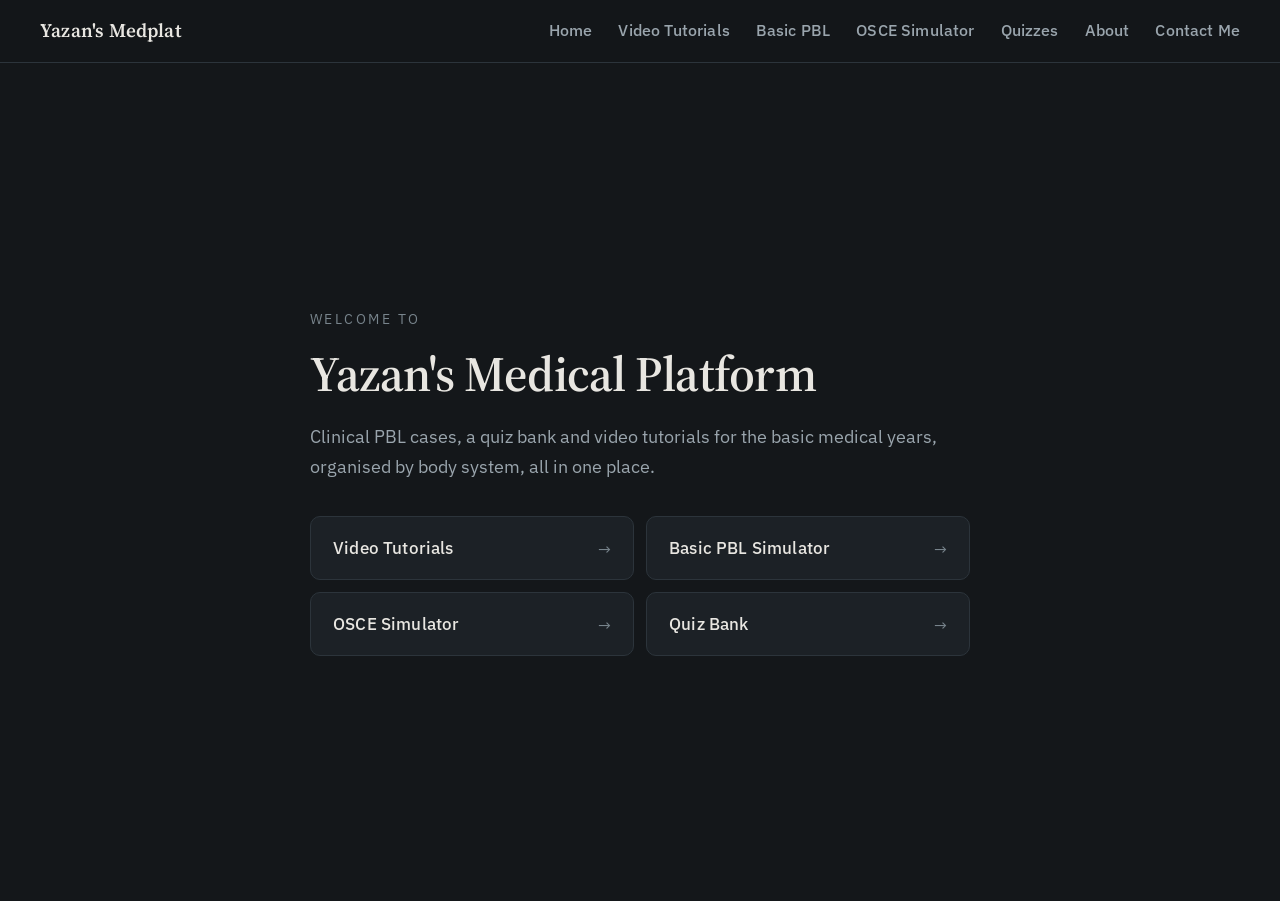
==== tools/template.html @ 1c99e0bb "New theme: serif headings, IBM Plex body, quieter palette, roomier layout" ====
<!DOCTYPE html>
<html lang="en">
<head>
    <meta charset="UTF-8">
    <meta name="viewport" content="width=device-width, initial-scale=1.0">
    <link rel="preconnect" href="https://fonts.googleapis.com">
    <link rel="preconnect" href="https://fonts.gstatic.com" crossorigin>
    <link href="https://fonts.googleapis.com/css2?family=IBM+Plex+Mono:wght@400;500&family=IBM+Plex+Sans:wght@400;500;600&family=Source+Serif+4:opsz,wght@8..60,400;8..60,600&display=swap" rel="stylesheet">

    <title>Yazan's Medplat</title>
    <link rel="icon" type="image/svg+xml" href="./logo.svg">
    <style>
        :root {
            --bg: #14171a;
            --bg-soft: #171b1f;
            --surface: #1c2126;
            --surface-2: #232a30;
            --line: #2c343b;
            --line-soft: #232a30;
            --text: #e8e6e1;
            --muted: #9aa5ad;
            --dim: #78848c;
            --accent: #79b3a5;
            --accent-strong: #96c9bb;
            --clinical: #c3a67f;
            --ok: #7fb98f;
            --warn: #d5a35f;
            --err: #cd7f76;
            --radius: 10px;
            --serif: 'Source Serif 4', Georgia, 'Times New Roman', serif;
            --sans: 'IBM Plex Sans', -apple-system, 'Segoe UI', Roboto, Helvetica, Arial, sans-serif;
            --mono: 'IBM Plex Mono', ui-monospace, SFMono-Regular, Menlo, monospace;
        }

        * { box-sizing: border-box; }

        html { font-size: 17px; }

        body {
            margin: 0;
            font-family: var(--sans);
            font-size: 1rem;
            line-height: 1.65;
            color: var(--text);
            background: var(--bg);
            -webkit-font-smoothing: antialiased;
            text-rendering: optimizeLegibility;
        }

        h1, h2, h3, h4 {
            font-family: var(--serif);
            font-weight: 600;
            letter-spacing: -0.01em;
            line-height: 1.25;
            color: var(--text);
            margin: 0 0 .5em;
        }
        h1 { font-size: 2.1rem; }
        h2 { font-size: 1.5rem; }
        h3 { font-size: 1.2rem; }
        h4 { font-size: 1.02rem; }
        p { margin: 0 0 1em; }
        a { color: var(--accent); text-decoration: none; }
        a:hover { color: var(--accent-strong); text-decoration: underline; }
        b, strong { font-weight: 600; }
        ::selection { background: rgba(121, 179, 165, .28); }

        button, input, select, textarea { font-family: inherit; font-size: inherit; color: inherit; }
        button { cursor: pointer; }
        button:focus-visible, a:focus-visible, input:focus-visible, select:focus-visible, textarea:focus-visible {
            outline: 2px solid var(--accent);
            outline-offset: 2px;
        }

        /* ---------- header ---------- */
        .app-header {
            position: sticky;
            top: 0;
            z-index: 100;
            display: flex;
            align-items: center;
            justify-content: space-between;
            gap: 24px;
            padding: 14px clamp(16px, 4vw, 40px);
            background: rgba(20, 23, 26, .94);
            border-bottom: 1px solid var(--line);
            backdrop-filter: blur(8px);
        }
        .logo { display: flex; align-items: center; gap: 10px; cursor: pointer; }
        .logo-img { width: 30px; height: 30px; object-fit: contain; }
        .logo-text {
            font-family: var(--serif);
            font-size: 1.12rem;
            font-weight: 600;
            color: var(--text);
            letter-spacing: .01em;
            white-space: nowrap;
        }
        .main-nav { display: flex; align-items: center; gap: 26px; flex-wrap: wrap; }
        .nav-btn {
            background: none;
            border: none;
            border-bottom: 2px solid transparent;
            padding: 6px 0;
            color: var(--muted);
            font-size: .93rem;
            font-weight: 500;
            letter-spacing: .01em;
            transition: color .15s ease, border-color .15s ease;
        }
        .nav-btn:hover { color: var(--text); }
        .nav-btn.active { color: var(--text); border-bottom-color: var(--accent); }

        /* ---------- views ---------- */
        .view {
            display: none;
            flex-direction: column;
            align-items: center;
            width: 100%;
            max-width: 1180px;
            margin: 0 auto;
            padding: 40px clamp(16px, 4vw, 32px) 80px;
        }
        #view-landing { justify-content: center; min-height: calc(100vh - 62px); padding-top: 0; padding-bottom: 0; }

        /* ---------- landing ---------- */
        .landing-box { max-width: 720px; text-align: left; }
        .welcome-text {
            font-size: .8rem;
            letter-spacing: .18em;
            text-transform: uppercase;
            color: var(--dim);
            margin-bottom: 14px;
        }
        .main-title {
            font-family: var(--serif);
            font-size: clamp(2rem, 5vw, 2.9rem);
            color: var(--text);
            margin: 0 0 16px;
        }
        .welcome-sub {
            color: var(--muted);
            font-size: 1.05rem;
            line-height: 1.7;
            max-width: 60ch;
            margin-bottom: 34px;
        }
        .big-buttons { display: grid; grid-template-columns: repeat(2, minmax(0, 1fr)); gap: 12px; }
        .big-btn {
            display: flex;
            align-items: center;
            justify-content: space-between;
            gap: 14px;
            background: var(--surface);
            border: 1px solid var(--line);
            border-radius: var(--radius);
            padding: 20px 22px;
            color: var(--text);
            text-align: left;
            transition: border-color .16s ease, background .16s ease;
        }
        .big-btn:hover { border-color: var(--accent); background: var(--surface-2); }
        .big-btn::after { content: "\2192"; color: var(--dim); font-size: .95rem; transition: transform .16s ease, color .16s ease; }
        .big-btn:hover::after { color: var(--accent); transform: translateX(3px); }
        .big-label { font-weight: 500; font-size: 1rem; letter-spacing: .01em; }
        .big-btn-primary .big-label { color: var(--text); }

        /* ---------- section headers ---------- */
        .top-header-area { text-align: center; margin-bottom: 30px; }
        .top-header-area .main-title { font-size: clamp(1.6rem, 3.4vw, 2.15rem); }
        .section-title { text-align: center; margin-bottom: 8px; }
        .section-note {
            color: var(--muted);
            font-size: .96rem;
            max-width: 68ch;
            margin: 0 auto 26px;
            text-align: center;
            line-height: 1.7;
        }
        .block-title {
            width: 100%;
            max-width: 1180px;
            font-family: var(--serif);
            font-size: 1.15rem;
            color: var(--text);
            margin: 34px 0 14px;
            padding-bottom: 8px;
            border-bottom: 1px solid var(--line);
        }
        .back-section, .back-btn {
            align-self: flex-start;
            display: inline-flex;
            align-items: center;
            gap: 8px;
            background: none;
            border: 1px solid var(--line);
            border-radius: 8px;
            color: var(--muted);
            padding: 8px 14px;
            font-size: .86rem;
            margin-bottom: 24px;
            transition: color .15s ease, border-color .15s ease;
        }
        .back-section:hover, .back-btn:hover { color: var(--text); border-color: var(--accent); }
        .back-btn svg { width: 15px; height: 15px; }

        /* ---------- category grids ---------- */
        .limbs-container {
            align-items: start;
            display: grid;
            grid-template-columns: repeat(auto-fit, minmax(280px, 1fr));
            gap: 16px;
            width: 100%;
            margin-bottom: 10px;
        }
        .limb-column {
            background: var(--surface);
            border: 1px solid var(--line);
            border-radius: var(--radius);
            padding: 18px;
            display: flex;
            flex-direction: column;
            gap: 10px;
        }
        .limb-column h2 {
            font-size: 1.05rem;
            color: var(--text);
            margin: 0 0 4px;
            padding-bottom: 10px;
            border-bottom: 1px solid var(--line-soft);
        }
        .cat-grid {
            display: grid;
            grid-template-columns: repeat(auto-fill, minmax(258px, 1fr));
            gap: 14px;
            width: 100%;
            margin-bottom: 20px;
        }
        .start-box {
            display: flex;
            flex-direction: column;
            align-items: flex-start;
            justify-content: center;
            gap: 6px;
            min-height: 96px;
            background: var(--surface);
            border: 1px solid var(--line);
            border-radius: var(--radius);
            padding: 18px 20px;
            color: var(--text);
            font-size: 1rem;
            font-weight: 500;
            text-align: left;
            transition: border-color .16s ease, background .16s ease;
        }
        .start-box:hover { border-color: var(--accent); background: var(--surface-2); }
        .cat-meta { display: block; font-size: .8rem; font-weight: 400; color: var(--dim); letter-spacing: .01em; }
        .cat-status { display: block; font-size: .78rem; font-weight: 400; color: var(--accent); }

        /* ---------- quiz track tabs ---------- */
        .track-tabs { display: flex; gap: 8px; justify-content: center; margin: 6px 0 26px; flex-wrap: wrap; }
        .track-tab {
            background: none;
            border: 1px solid var(--line);
            border-radius: 8px;
            padding: 9px 20px;
            color: var(--muted);
            font-size: .9rem;
            font-weight: 500;
            transition: all .15s ease;
        }
        .track-tab:hover { color: var(--text); border-color: var(--accent); }
        .track-tab.active { background: var(--surface-2); border-color: var(--accent); color: var(--text); }

        /* ---------- videos ---------- */
        #videos-root, #quiz-grid { width: 100%; }
        .videos-menu {
            display: grid;
            grid-template-columns: repeat(auto-fit, minmax(280px, 1fr));
            gap: 14px;
            width: 100%;
            margin: 6px auto 0;
        }
        .vid-sub-btn {
            display: flex;
            flex-direction: column;
            align-items: flex-start;
            gap: 6px;
            width: 100%;
            min-height: 96px;
            background: var(--surface);
            border: 1px solid var(--line);
            border-radius: var(--radius);
            padding: 20px;
            color: var(--text);
            font-size: 1.02rem;
            font-weight: 500;
            text-align: left;
            transition: border-color .16s ease, background .16s ease;
        }
        .vid-sub-btn:hover { border-color: var(--accent); background: var(--surface-2); }
        .vid-count { font-size: .8rem; font-weight: 400; color: var(--dim); }
        .vid-crumb { align-self: flex-start; color: var(--muted); font-size: .88rem; margin: 0 0 18px; }
        .vid-crumb b { color: var(--text); font-weight: 600; }
        .vid-note { color: var(--muted); font-size: .96rem; max-width: 60ch; text-align: center; margin: 20px auto; }
        .vid-empty { color: var(--dim); font-size: .85rem; margin: 16px 0 0; }
        .lang-block { width: 100%; margin: 34px 0 0; }
        .lang-title {
            display: flex;
            align-items: baseline;
            gap: 12px;
            font-family: var(--serif);
            font-size: 1.1rem;
            color: var(--text);
            padding-bottom: 10px;
            border-bottom: 1px solid var(--line);
            margin-bottom: 18px;
        }
        .lang-tag {
            font-family: var(--sans);
            font-size: .68rem;
            letter-spacing: .14em;
            text-transform: uppercase;
            color: var(--dim);
            border: 1px solid var(--line);
            border-radius: 4px;
            padding: 2px 7px;
        }
        .lang-title.lang-ar { border-bottom-color: rgba(121, 179, 165, .5); }
        .lang-title.lang-en { border-bottom-color: rgba(195, 166, 127, .45); }
        .video-grid {
            display: grid;
            grid-template-columns: repeat(auto-fill, minmax(230px, 1fr));
            gap: 16px;
            width: 100%;
        }
        .video-card {
            display: flex;
            flex-direction: column;
            background: var(--surface);
            border: 1px solid var(--line);
            border-radius: var(--radius);
            overflow: hidden;
            color: var(--text);
            transition: border-color .16s ease, background .16s ease;
        }
        .video-card:hover { border-color: var(--accent); text-decoration: none; background: var(--surface-2); }
        .video-thumb-wrap { position: relative; display: block; }
        .video-thumb { display: block; width: 100%; aspect-ratio: 16 / 9; object-fit: cover; background: #0e1113; }
        .vid-play-badge {
            position: absolute;
            left: 10px;
            bottom: 10px;
            background: rgba(14, 17, 19, .8);
            color: #fff;
            border-radius: 4px;
            padding: 2px 8px;
            font-size: .7rem;
        }
        .video-title { padding: 12px 13px 4px; font-size: .86rem; line-height: 1.5; color: var(--text); }
        .vch { padding: 0 13px 13px; font-size: .74rem; color: var(--dim); line-height: 1.5; }
        .chip {
            display: inline-block;
            font-size: .64rem;
            letter-spacing: .08em;
            padding: 1px 6px;
            border-radius: 4px;
            margin-left: 4px;
            border: 1px solid var(--line);
            color: var(--dim);
        }
        .chip-ar { border-color: rgba(121, 179, 165, .45); color: var(--accent); }
        .chip-en { border-color: rgba(195, 166, 127, .45); color: var(--clinical); }
        .chip-exp { border-color: rgba(213, 163, 95, .5); color: var(--warn); }

        /* ---------- video player ---------- */
        .video-player-overlay {
            position: fixed;
            inset: 0;
            background: rgba(8, 10, 12, .9);
            z-index: 2000;
            display: none;
            align-items: center;
            justify-content: center;
            padding: 20px;
        }
        .video-player-box {
            background: var(--surface);
            border: 1px solid var(--line);
            border-radius: 12px;
            width: 100%;
            max-width: 900px;
            padding: 16px;
        }
        .video-player-head { display: flex; align-items: flex-start; justify-content: space-between; gap: 14px; margin-bottom: 12px; }
        .video-player-title { font-family: var(--serif); font-size: .98rem; line-height: 1.45; color: var(--text); }
        .video-player-close {
            background: none;
            border: 1px solid var(--line);
            border-radius: 6px;
            color: var(--muted);
            width: 30px;
            height: 30px;
            font-size: 1rem;
            flex-shrink: 0;
        }
        .video-player-close:hover { color: var(--text); border-color: var(--err); }
        .video-player-frame { position: relative; padding-top: 56.25%; background: #000; border-radius: 8px; overflow: hidden; }
        .video-player-frame iframe { position: absolute; inset: 0; width: 100%; height: 100%; border: none; }
        .video-player-links { margin-top: 12px; }
        .video-player-links a { font-size: .84rem; }

        /* ---------- PBL case screen ---------- */
        .simulator-container {
            display: none;
            width: 100%;
            max-width: 900px;
            margin: 0 auto;
            padding: 28px clamp(16px, 4vw, 24px) 80px;
        }
        .level-track { display: flex; align-items: center; gap: 14px; margin-bottom: 24px; flex-wrap: wrap; }
        .level-pill {
            font-size: .78rem;
            letter-spacing: .08em;
            text-transform: uppercase;
            color: var(--accent);
            border: 1px solid rgba(121, 179, 165, .4);
            border-radius: 4px;
            padding: 3px 9px;
        }
        .progress-track { flex: 1; min-width: 120px; height: 4px; background: var(--surface-2); border-radius: 2px; overflow: hidden; }
        .progress-fill { height: 100%; width: 0; background: var(--accent); transition: width .25s ease; }
        .level-count { font-size: .78rem; color: var(--dim); }
        .sim-header { font-family: var(--serif); font-size: 1.45rem; text-align: center; margin-bottom: 22px; }
        .case-objective { text-align: center; color: var(--dim); font-size: .84rem; margin: 0 auto 16px; max-width: 60ch; }
        .clinical-history {
            background: var(--surface);
            border: 1px solid var(--line);
            border-left: 2px solid var(--accent);
            border-radius: var(--radius);
            padding: 26px 28px;
            font-size: 1.04rem;
            line-height: 1.75;
            color: var(--text);
            max-width: 760px;
            margin: 0 auto 16px;
            text-align: left;
        }
        .clinical-history strong {
            display: block;
            font-family: var(--sans);
            font-size: .76rem;
            letter-spacing: .14em;
            text-transform: uppercase;
            color: var(--dim);
            margin-bottom: 6px;
            font-weight: 600;
        }
        .diagnostic-viewer {
            max-width: 760px;
            margin: 0 auto 22px;
            padding: 16px 20px;
            background: var(--bg-soft);
            border: 1px dashed var(--line);
            border-radius: var(--radius);
            font-size: .92rem;
            line-height: 1.65;
            color: var(--muted);
        }
        .options-grid { display: grid; grid-template-columns: repeat(auto-fit, minmax(260px, 1fr)); gap: 10px; margin-bottom: 18px; }
        .option-btn {
            background: var(--surface);
            border: 1px solid var(--line);
            border-radius: var(--radius);
            padding: 16px 18px;
            color: var(--text);
            font-size: .96rem;
            line-height: 1.5;
            text-align: left;
            transition: border-color .15s ease, background .15s ease;
        }
        .option-btn:hover:not(:disabled) { border-color: var(--accent); background: var(--surface-2); }
        .option-btn:disabled { cursor: default; opacity: .95; }
        .feedback {
            display: none;
            border-radius: var(--radius);
            padding: 20px 22px;
            font-size: .95rem;
            line-height: 1.7;
            margin-bottom: 18px;
        }
        .correct-feedback { background: rgba(127, 185, 143, .1); border: 1px solid rgba(127, 185, 143, .4); }
        .incorrect-feedback { background: rgba(205, 127, 118, .1); border: 1px solid rgba(205, 127, 118, .4); }
        .feedback strong { font-family: var(--serif); font-size: 1.05rem; }
        .next-btn, .tutor-btn {
            border-radius: 8px;
            padding: 12px 22px;
            font-size: .92rem;
            font-weight: 500;
            border: 1px solid var(--line);
            background: var(--surface);
            color: var(--text);
        }
        .next-btn { display: none; border-color: var(--accent); color: var(--accent); }
        .next-btn:hover { background: var(--accent); color: #12191a; }
        .tutor-btn { color: var(--muted); margin-left: 10px; }
        .tutor-btn:hover { color: var(--text); border-color: var(--accent); }
        .summary-box, .osce-card { background: var(--surface); border: 1px solid var(--line); border-radius: 12px; padding: 26px; }
        .summary-box { display: none; margin-top: 10px; }
        .summary-stats { color: var(--muted); font-size: .95rem; line-height: 1.9; margin-bottom: 18px; text-align: center; }
        .stat-correct { color: var(--ok); font-weight: 600; }
        .stat-wrong { color: var(--err); font-weight: 600; }
        .actions-row { display: flex; gap: 10px; flex-wrap: wrap; justify-content: center; }
        .btn-secondary {
            background: none;
            border: 1px solid var(--line);
            border-radius: 8px;
            padding: 11px 18px;
            color: var(--muted);
            font-size: .88rem;
            transition: all .15s ease;
        }
        .btn-secondary:hover { color: var(--text); border-color: var(--accent); }

        /* ---------- OSCE simulator home ---------- */
        .osce-home-grid { width: 100%; }
        .osce-group { margin-bottom: 34px; }
        .osce-group h3 {
            font-family: var(--serif);
            font-size: 1.12rem;
            color: var(--text);
            margin: 0 0 14px;
            padding-bottom: 8px;
            border-bottom: 1px solid var(--line);
        }
        .osce-station {
            display: flex;
            flex-direction: column;
            align-items: flex-start;
            justify-content: center;
            gap: 6px;
            min-height: 96px;
            background: var(--surface);
            border: 1px solid var(--line);
            border-radius: var(--radius);
            padding: 18px 20px;
            color: var(--text);
            font-size: 1rem;
            font-weight: 500;
            text-align: left;
            transition: border-color .16s ease, background .16s ease;
        }
        .osce-station:hover { border-color: var(--clinical); background: var(--surface-2); }
        .station-meta { font-size: .78rem; font-weight: 400; color: var(--dim); }

        /* ---------- OSCE station ---------- */
        .osce-screen { display: none; width: 100%; max-width: 980px; margin: 0 auto; padding: 26px clamp(16px, 4vw, 24px) 80px; }
        .osce-head { display: flex; align-items: center; gap: 14px; margin-bottom: 20px; }
        .osce-head h2 { font-size: 1.2rem; margin: 0; color: var(--text); }
        .ai-settings {
            margin-left: auto;
            background: none;
            border: 1px solid var(--line);
            border-radius: 6px;
            color: var(--dim);
            padding: 6px 12px;
            font-size: .76rem;
        }
        .ai-settings:hover { color: var(--text); border-color: var(--accent); }
        .osce-chat {
            background: var(--bg-soft);
            border: 1px solid var(--line);
            border-radius: 12px;
            padding: 18px;
            height: 300px;
            overflow-y: auto;
            display: flex;
            flex-direction: column;
            gap: 10px;
        }
        .osce-msg { max-width: 78%; padding: 11px 15px; border-radius: 12px; font-size: .93rem; line-height: 1.6; }
        .osce-patient { background: var(--surface-2); color: var(--text); align-self: flex-start; border-bottom-left-radius: 3px; }
        .osce-you { background: rgba(121, 179, 165, .16); color: var(--text); align-self: flex-end; border-bottom-right-radius: 3px; }
        .osce-system { background: none; border: 1px dashed var(--line); color: var(--muted); font-family: var(--mono); font-size: .82rem; align-self: flex-start; }
        .osce-panel { margin-top: 20px; }
        .osce-stepper { display: grid; grid-template-columns: repeat(auto-fit, minmax(150px, 1fr)); gap: 8px; }
        .osce-step {
            background: none;
            border: 1px solid var(--line);
            border-radius: 8px;
            padding: 12px 10px;
            color: var(--muted);
            font-size: .86rem;
            text-align: left;
        }
        .osce-step:hover { color: var(--text); border-color: var(--accent); }
        .osce-step.active { color: var(--text); border-color: var(--accent); background: var(--surface-2); }
        .osce-step.done { border-color: rgba(127, 185, 143, .5); }
        .osce-hintrow { color: var(--muted); font-size: .88rem; margin: 18px 0 12px; }
        .osce-inputrow { display: flex; gap: 8px; margin-bottom: 12px; }
        .osce-inputrow input {
            flex: 1;
            background: var(--bg-soft);
            border: 1px solid var(--line);
            border-radius: 8px;
            padding: 12px 14px;
            color: var(--text);
        }
        .osce-inputrow input::placeholder, .osce-plan::placeholder { color: var(--dim); }
        .osce-send {
            background: var(--surface-2);
            border: 1px solid var(--accent);
            color: var(--accent);
            border-radius: 8px;
            padding: 0 22px;
            font-weight: 500;
        }
        .osce-send:hover { background: var(--accent); color: #12191a; }
        .osce-chips { display: flex; flex-wrap: wrap; gap: 8px; }
        .osce-chip {
            background: none;
            border: 1px solid var(--line);
            border-radius: 8px;
            padding: 9px 14px;
            color: var(--muted);
            font-size: .85rem;
            text-align: left;
        }
        .osce-chip:hover { color: var(--text); border-color: var(--accent); }
        .osce-chip.picked { border-color: var(--accent); color: var(--text); background: rgba(121, 179, 165, .12); }
        .osce-chip-flag { border-color: rgba(205, 127, 118, .45); color: #dda49c; }
        .osce-select {
            width: 100%;
            background: var(--bg-soft);
            border: 1px solid var(--line);
            border-radius: 8px;
            padding: 12px 14px;
            margin-bottom: 12px;
            color: var(--text);
        }
        .osce-plan {
            width: 100%;
            min-height: 130px;
            background: var(--bg-soft);
            border: 1px solid var(--line);
            border-radius: 8px;
            padding: 12px 14px;
            color: var(--text);
            line-height: 1.6;
            resize: vertical;
        }
        .osce-finish {
            margin-top: 14px;
            background: none;
            border: 1px solid var(--accent);
            color: var(--accent);
            border-radius: 8px;
            padding: 12px 24px;
            font-weight: 500;
        }
        .osce-finish:hover { background: var(--accent); color: #12191a; }
        .osce-card h3 { font-size: 1.35rem; margin-bottom: 20px; }
        .osce-card h4 { font-family: var(--sans); font-size: .78rem; letter-spacing: .14em; text-transform: uppercase; color: var(--dim); margin: 26px 0 10px; }
        .score-row { display: grid; grid-template-columns: 180px 1fr 58px; gap: 12px; align-items: center; margin-bottom: 9px; font-size: .88rem; color: var(--muted); }
        .score-track { height: 5px; background: var(--surface-2); border-radius: 3px; overflow: hidden; }
        .score-fill { height: 100%; background: var(--accent); }
        .score-row b { color: var(--text); font-weight: 500; text-align: right; }
        .osce-notes { margin: 0; padding-left: 18px; color: var(--muted); font-size: .9rem; line-height: 1.7; }
        .osce-model { color: var(--muted); font-size: .92rem; line-height: 1.7; margin: 14px 0 0; }
        .osce-model b { color: var(--text); }
        .osce-actions { display: flex; gap: 10px; flex-wrap: wrap; margin-top: 22px; }
        .osce-llm {
            white-space: pre-wrap;
            background: var(--bg-soft);
            border: 1px solid var(--line);
            border-radius: 10px;
            padding: 18px;
            margin-top: 18px;
            color: var(--muted);
            font-size: .9rem;
            line-height: 1.7;
        }

        /* ---------- about / contact ---------- */
        .about-box { max-width: 68ch; color: var(--muted); font-size: 1rem; line-height: 1.8; text-align: left; }
        .about-box p { margin: 0 0 18px; }
        .about-box ul { margin: 0 0 18px; padding-left: 20px; }
        .about-box li { margin-bottom: 12px; }
        .about-box b { color: var(--text); font-weight: 600; }
        .contact-badge {
            display: inline-flex;
            align-items: center;
            gap: 8px;
            background: var(--surface);
            border: 1px solid var(--line);
            border-radius: 8px;
            padding: 12px 18px;
            color: var(--accent);
            font-size: .94rem;
            margin-top: 18px;
        }
        .contact-badge:hover { border-color: var(--accent); text-decoration: none; }
        .contact-badge svg { width: 16px; height: 16px; }

        /* ---------- responsive ---------- */
        @media (max-width: 780px) {
            html { font-size: 16px; }
            .app-header { flex-direction: column; gap: 12px; padding: 12px 16px; }
            .main-nav { justify-content: center; gap: 16px; }
            .nav-btn { font-size: .87rem; }
            .big-buttons { grid-template-columns: 1fr; }
            .clinical-history { padding: 20px; }
            .options-grid { grid-template-columns: 1fr; }
            .score-row { grid-template-columns: 1fr 56px; }
            .score-row .score-track { grid-column: 1 / -1; order: 3; }
        }
    </style>
</head>
<body>

    <!-- HEADER -->
    <header id="app-header" class="app-header">
        <div class="logo" onclick="showView('landing')">
            <img src="./logo.svg" alt="Yazan's Medplat logo" class="logo-img" onerror="this.style.display='none'">
            <span class="logo-text">Yazan's Medplat</span>
        </div>
        <nav class="main-nav">
            <button class="nav-btn" data-view="landing" onclick="showView('landing')">Home</button>
            <button class="nav-btn" data-view="videos" onclick="showView('videos')">Video Tutorials</button>
            <button class="nav-btn" data-view="pbl" onclick="showView('pbl')">Basic PBL</button>
            <button class="nav-btn" data-view="osce" onclick="showView('osce')">OSCE Simulator</button>
            <button class="nav-btn" data-view="quiz" onclick="showView('quiz')">Quizzes</button>
            <button class="nav-btn" data-view="about" onclick="showView('about')">About</button>
            <button class="nav-btn" data-view="contact" onclick="showView('contact')">Contact Me</button>
        </nav>
    </header>

    <!-- LANDING VIEW -->
    <div id="view-landing" class="view" style="display:flex;">
        <div class="landing-box">
            <div class="welcome-text">welcome to</div>
            <h1 class="main-title">Yazan's Medical Platform</h1>
            <p class="welcome-sub">Clinical PBL cases, a quiz bank and video tutorials for the basic medical years, organised by body system, all in one place.</p>
            <div class="big-buttons">
                <button class="big-btn" onclick="showView('videos')"><span class="big-label">Video Tutorials</span></button>
                <button class="big-btn big-btn-primary" onclick="showView('pbl')"><span class="big-label">Basic PBL Simulator</span></button>
                <button class="big-btn big-btn-primary" onclick="showView('osce')"><span class="big-label">OSCE Simulator</span></button>
                <button class="big-btn" onclick="showView('quiz')"><span class="big-label">Quiz Bank</span></button>
            </div>
        </div>
    </div>

    <!-- PBL SIMULATOR VIEW (by system) -->
    <div id="home-screen" class="view" style="display:none;">
        <button class="back-section" onclick="goBack()">&#8592; Back</button>
        <div class="top-header-area">
            <div class="welcome-text">Basic PBL simulator</div>
            <h1 class="main-title">Choose a System</h1>
            <p class="section-note">Progressive case triggers, mechanism before diagnosis, progress saved level by level, Socratic hints when you stall.</p>
        </div>
        <div class="limbs-container"><div class="limb-column"><h2>Musculoskeletal System</h2><button class="start-box" onclick="openCategory('msk','nerves')" data-region="msk" data-category="nerves">Nerve Injuries</button><button class="start-box" onclick="openCategory('msk','muscles')" data-region="msk" data-category="muscles">Muscle Injuries</button><button class="start-box" onclick="openCategory('msk','bones')" data-region="msk" data-category="bones">Bone Injuries</button><button class="start-box" onclick="openCategory('msk','general')" data-region="msk" data-category="general">General Injuries</button></div><div class="limb-column"><h2>Development & Embryology</h2><button class="start-box" onclick="openCategory('embryology','level1')" data-region="embryology" data-category="level1">Level 1: Basics & Weeks</button><button class="start-box" onclick="openCategory('embryology','level2')" data-region="embryology" data-category="level2">Level 2: Organogenesis</button><button class="start-box" onclick="openCategory('embryology','level3')" data-region="embryology" data-category="level3">Level 3: Structural Defects</button><button class="start-box" onclick="openCategory('embryology','level4')" data-region="embryology" data-category="level4">Level 4: Advanced Pathology</button></div><div class="limb-column"><h2>General Pathology</h2><button class="start-box" onclick="openCategory('pathology','general')" data-region="pathology" data-category="general">General Pathology - 4 levels</button></div></div>
        <h2 class="block-title">Physiology, by System</h2><div class="cat-grid"><button class="start-box" onclick="openCategory('physiology','cell')" data-region="physiology" data-category="cell">Cell & Membrane<span class="cat-meta" data-meta="physiology/cell"></span></button><button class="start-box" onclick="openCategory('physiology','nerve_muscle')" data-region="physiology" data-category="nerve_muscle">Nerve & Muscle<span class="cat-meta" data-meta="physiology/nerve_muscle"></span></button><button class="start-box" onclick="openCategory('physiology','blood')" data-region="physiology" data-category="blood">Blood & Body Fluids<span class="cat-meta" data-meta="physiology/blood"></span></button><button class="start-box" onclick="openCategory('physiology','immune')" data-region="physiology" data-category="immune">Immunity<span class="cat-meta" data-meta="physiology/immune"></span></button><button class="start-box" onclick="openCategory('physiology','cardio')" data-region="physiology" data-category="cardio">Cardiovascular<span class="cat-meta" data-meta="physiology/cardio"></span></button><button class="start-box" onclick="openCategory('physiology','resp')" data-region="physiology" data-category="resp">Respiratory<span class="cat-meta" data-meta="physiology/resp"></span></button><button class="start-box" onclick="openCategory('physiology','renal')" data-region="physiology" data-category="renal">Renal & Acid-Base<span class="cat-meta" data-meta="physiology/renal"></span></button><button class="start-box" onclick="openCategory('physiology','git')" data-region="physiology" data-category="git">Gastrointestinal<span class="cat-meta" data-meta="physiology/git"></span></button><button class="start-box" onclick="openCategory('physiology','endocrine')" data-region="physiology" data-category="endocrine">Endocrine<span class="cat-meta" data-meta="physiology/endocrine"></span></button><button class="start-box" onclick="openCategory('physiology','repro')" data-region="physiology" data-category="repro">Reproductive<span class="cat-meta" data-meta="physiology/repro"></span></button></div>
    </div>

    <!-- OSCE SIMULATOR VIEW -->
    <div id="view-osce" class="view" style="display:none;">
        <button class="back-section" onclick="goBack()">&#8592; Back</button>
        <div class="top-header-area">
            <div class="welcome-text">OSCE simulator</div>
            <h1 class="main-title">Choose a Station</h1>
        </div>
        <p class="section-note">A virtual patient, focused examination, investigations, a differential and a plan. Every station ends with an examiner scorecard out of 100, pass mark 60.</p>
        <div id="osce-home-grid" class="osce-home-grid"></div>
    </div>

    <!-- QUIZ VIEW -->
    <div id="view-quiz" class="view" style="display:none;">
        <button class="back-section" onclick="goBack()">&#8592; Back</button>
        <h2 class="section-title">Quiz Bank</h2>
        <p class="section-note">MCQs by system, split into levels that unlock as you finish. The clinical half covers the subjects you meet on the wards.</p>
        <div class="track-tabs">
            <button class="track-tab active" data-track="basic" onclick="setQuizTrack('basic', this)">Basic Sciences</button>
            <button class="track-tab" data-track="clinical" onclick="setQuizTrack('clinical', this)">Clinical</button>
        </div>
        <div id="quiz-grid" class="cat-grid"></div>
    </div>

    <!-- VIDEO TUTORIALS VIEW -->
    <div id="view-videos" class="view" style="display:none;">
        <button class="back-section" onclick="goBack()">&#8592; Back</button>
        <h2 class="section-title">Video Tutorials</h2>
        <div class="track-tabs">
            <button class="track-tab active" data-track="basic" onclick="setVideoTrack('basic', this)">Basic Sciences</button>
            <button class="track-tab" data-track="clinical" onclick="setVideoTrack('clinical', this)">Clinical</button>
        </div>
        <div id="videos-root"></div>
    </div>

    <!-- ABOUT VIEW -->
    <div id="view-about" class="view" style="display:none;">
        <button class="back-section" onclick="goBack()">&#8592; Back</button>
        <h2 class="section-title">About</h2>
        <div class="about-box"><p>Yazan's Medplat is a free medical study platform built for medical students, by a medical student. Everything for the pre-clinical and clinical years in one place, split into a basic-sciences half and a clinical half:</p><ul><li><b>PBL Simulator</b> - 1,106 clinical cases organised by body system: musculoskeletal, development, general pathology and every physiology system, with up to 4 difficulty levels and progress tracking. It ships as two simulators: the Basic PBL Simulator for progressive pre-clinical cases, and the OSCE Simulator, where the same cases become scored stations with a virtual patient, focused examination, investigations, a differential and an examiner scorecard.</li><li><b>Quiz Bank</b> - 270 MCQs. Basic sciences cover anatomy, physiology, histology, biochemistry, pathology, pharmacology, microbiology and immunology by system; the clinical half covers internal medicine, surgery, paediatrics, obstetrics and gynaecology, and psychiatry. Three levels each.</li><li><b>Video Tutorials</b> - 1,280 lectures, Arabic first and English underneath: Dr Ayman Khanfour and Ninja Nerd for anatomy and histology, Dr Nagi Iskandar and Ninja Nerd for physiology, Dr Hesham Esmat for biochemistry, Dr Abdelmoteal Foda for pharmacology, plus Dr Iman Nabil, Osmosis, Zero To Finals, Dr Matt &amp; Dr Mike and Dirty Medicine.</li></ul><p>The platform is designed by a medical student who knows exactly what studying feels like, so everything here is built to make learning faster, easier and more effective.</p></div>
    </div>

    <!-- CONTACT VIEW -->
    <div id="view-contact" class="view" style="display:none;">
        <button class="back-section" onclick="goBack()">&#8592; Back</button>
        <h2 class="section-title">Contact Me</h2>
        <p class="section-note">Questions, feedback, or suggestions? Reach out any time.</p>
        <a href="mailto:yazan.w.q7@icloud.com" class="contact-badge" style="margin-top:18px;">
            <svg viewBox="0 0 24 24" fill="none" stroke="currentColor" stroke-width="2" stroke-linecap="round" stroke-linejoin="round" style="width:16px;height:16px;margin-right:8px;">
                <path d="M4 4h16c1.1 0 2 .9 2 2v12c0 1.1-.9 2-2 2H4c1.1 0-2-.9-2-2V6c0-1.1.9-2 2-2z"></path>
                <polyline points="22,6 12,13 2,6"></polyline>
            </svg>
            yazan.w.q7@icloud.com
        </a>
    </div>

    <!-- SIMULATOR SCREEN -->
    <div id="simulator-screen" class="simulator-container">
        <button class="back-btn" onclick="goHome()">
            <svg viewBox="0 0 24 24" fill="none" stroke="currentColor" stroke-width="2" stroke-linecap="round" stroke-linejoin="round">
                <line x1="19" y1="12" x2="5" y2="12"></line>
                <polyline points="12 19 5 12 12 5"></polyline>
            </svg>
            Back
        </button>
        <div id="level-track" class="level-track">
            <span id="level-pill" class="level-pill"></span>
            <div class="progress-track"><div id="progress-fill" class="progress-fill"></div></div>
            <span id="level-count" class="level-count"></span>
        </div>
        <h2 id="sim-title" class="sim-header">&#9889; Clinical PBL Simulator</h2>
        <div id="case-objective" class="case-objective"></div>
        <div id="case-text" class="clinical-history"></div>
        <div id="diagnostic-text" class="diagnostic-viewer"></div>
        <div id="options-container" class="options-grid"></div>
        <div id="feedback-box" class="feedback"></div>
        <button id="next-button" class="next-btn" onclick="nextCase()">Next Case</button>
        <button id="tutor-button" class="tutor-btn" onclick="tutorHint()">Ask the tutor for a hint</button>
        <div id="summary-view" class="summary-box" style="display:none;">
            <h2 id="summary-title" class="sim-header">Level Complete</h2>
            <div id="summary-stats" class="summary-stats"></div>
            <div class="actions-row">
                <button class="btn-secondary" onclick="retryLevel()">Retry Level</button>
                <button id="next-level-btn" class="btn-secondary" onclick="goNextLevel()">Next Level</button>
                <button class="btn-secondary" onclick="goLanding()">Back to Home</button>
            </div>
        </div>
        <div id="end-view" class="summary-box" style="display:none;">
            <h2 class="sim-header">Section Completed</h2>
            <div id="end-stats" class="summary-stats"></div>
            <div class="actions-row">
                <button class="btn-secondary" onclick="resetSection()">Retry Section</button>
                <button class="btn-secondary" onclick="goLanding()">Back to Home</button>
            </div>
        </div>
    </div>

    <!-- OSCE STATION -->
    <div id="osce-screen" class="osce-screen">
        <div class="osce-head">
            <button class="back-btn" onclick="osceLeave()">&#8592; Back</button>
            <h2 id="osce-title"></h2>
            <button class="ai-settings" onclick="setupLlm()" title="Connect an OpenAI-compatible endpoint">AI settings</button>
        </div>
        <div id="osce-chat" class="osce-chat"></div>
        <div id="osce-panel" class="osce-panel"></div>
    </div>

    <!-- VIDEO PLAYER MODAL -->
    <div id="video-player-overlay" class="video-player-overlay">
        <div class="video-player-box">
            <div class="video-player-head">
                <div id="video-player-title" class="video-player-title"></div>
                <button class="video-player-close" onclick="closeVideoPlayer()" title="Close">&times;</button>
            </div>
            <div class="video-player-frame" id="video-player-frame"></div>
            <div class="video-player-links">
                <a id="video-player-watch" href="#" target="_blank" rel="noopener">Watch on YouTube &#8599;</a>
            </div>
        </div>
    </div>

<script>

// ============ Yazan's Medplat engine ============
const casesData = __CASES__
const VIDEO_DATA = __VIDEOS__
const REGION_TITLES = __REGION_TITLES__
const CATEGORY_TITLES = __CATEGORY_TITLES__
const CAT_META = __CAT_META__
const LEVEL_LABELS = ['Easy', 'Moderate', 'Advanced', 'Expert'];
const SAVE_KEY = 'yazan-medplat-v3';

const genders = [{ id: 'male', pro: 'He', pos: 'his' }, { id: 'female', pro: 'She', pos: 'her' }];
const occupations = ['software engineer', 'medical student', 'construction worker', 'teacher', 'professional athlete',
  'barista', 'mechanic', 'carpenter', 'nurse', 'delivery driver'];
const sides = ['right', 'left'];
const TRACKS = __TRACKS__;

let SAVE = loadSave();
let current = null;
let lastRegion = null;
let lastCategory = null;

// ============ Yazan's Medplat engine ============
const SUBJECT_LABELS = {
  anatomy: 'Gross Anatomy', embryology: 'Embryology', histology: 'Histology',
  physiology: 'Physiology', biochemistry: 'Biochemistry', pathology: 'Pathology',
  pharmacology: 'Pharmacology', microbiology: 'Microbiology', immunology: 'Immunology',
  medicine: 'Internal Medicine', surgery: 'Surgery', pediatrics: 'Pediatrics',
  obgyn: 'Obstetrics & Gynaecology', psychiatry: 'Psychiatry'
};

function $(id) { return document.getElementById(id); }
function esc(s) {
  return String(s).replace(/&/g, '&amp;').replace(/</g, '&lt;').replace(/>/g, '&gt;')
    .replace(/"/g, '&quot;').replace(/'/g, '&#39;');
}

function loadSave() {
  try { const raw = localStorage.getItem(SAVE_KEY); return raw ? JSON.parse(raw) : {}; }
  catch (e) { return {}; }
}
function persist() { try { localStorage.setItem(SAVE_KEY, JSON.stringify(SAVE)); } catch (e) {} }
function catKey(region, category) { return region + '/' + category; }
function totalLevels(region, category) { return Object.keys(casesData[region][category]).length; }
function levelCases(region, category, lvl) { return casesData[region][category][String(lvl)] || []; }
function stateOf(region, category) {
  const k = catKey(region, category);
  if (!SAVE[k]) SAVE[k] = { level: 1, completed: {}, done: {}, correct: 0, wrong: 0 };
  return SAVE[k];
}
function nextLevel(region, category) {
  const st = stateOf(region, category);
  for (let lvl = 1; lvl <= totalLevels(region, category); lvl++) {
    if (!st.completed[lvl] && levelCases(region, category, lvl).length) return lvl;
  }
  return null;
}

// ---------- navigation with a real back stack ----------
const NAV = [];
let currentView = 'landing';

function viewTarget(name) { return name === 'pbl' ? 'home-screen' : 'view-' + name; }

function paint(name) {
  document.querySelectorAll('.view').forEach(v => v.style.display = 'none');
  const el = document.getElementById(viewTarget(name));
  if (el) el.style.display = 'flex';
  $('app-header').style.display = 'flex';
  $('simulator-screen').style.display = 'none';
  currentView = name;
  document.querySelectorAll('.nav-btn').forEach(b => b.classList.remove('active'));
  const btn = document.querySelector('.nav-btn[data-view="' + name + '"]');
  if (btn) btn.classList.add('active');
  if (name === 'quiz') { renderQuizGrid(); updateHomeStatuses(); }
  if (name === 'pbl') updateHomeStatuses();
  if (name === 'videos') renderVideos();
  if (name === 'osce') renderOsceHome();
  window.scrollTo(0, 0);
}

function showView(name) {
  if (name !== currentView) NAV.push(currentView);
  paint(name);
}

function goBack() {
  if (currentView === 'videos') {
    if (vidsState.section) { vidsState.section = null; renderVideos(); return; }
    if (vidsState.subject) { vidsState.subject = null; renderVideos(); return; }
  }
  if (currentView === 'sim') { goHome(); return; }
  paint(NAV.length ? NAV.pop() : 'landing');
}

function goHome() {
  current = null;
  $('simulator-screen').style.display = 'none';
  NAV.length = 0;
  paint(lastRegion === 'quiz' ? 'quiz' : 'pbl');
}
function goLanding() { goHome(); paint('landing'); }

// ---------- quiz grid per track ----------
let quizTrack = 'basic';
function setQuizTrack(track, btn) {
  quizTrack = track;
  document.querySelectorAll('#view-quiz .track-tab').forEach(b => b.classList.remove('active'));
  if (btn) btn.classList.add('active');
  renderQuizGrid();
}
function renderQuizGrid() {
  const grid = $('quiz-grid');
  if (!grid) return;
  const cfg = (TRACKS.quiz && TRACKS.quiz[quizTrack]) || { categories: [] };
  grid.innerHTML = cfg.categories.map(cat => {
    const titles = (CATEGORY_TITLES.quiz || {});
    const label = titles[cat] || cat;
    const meta = CAT_META['quiz/' + cat] || '';
    return '<button class="start-box" onclick="openCategory(\'quiz\',\'' + cat + '\')" data-region="quiz" data-category="' + cat + '">' +
      esc(label) + '<span class="cat-meta">' + meta + '</span></button>';
  }).join('');
}

// ---------- play a level ----------
function startLevel(region, category, lvl) {
  const st = stateOf(region, category);
  const all = levelCases(region, category, lvl);
  const pool = all.filter(c => !st.done[c.id]);
  current = { region, category, level: lvl, total: all.length, pool,
              runCorrect: 0, runWrong: 0, active: null, optionBtns: [] };
  if (currentView !== 'sim') NAV.push(currentView);
  currentView = 'sim';
  document.querySelectorAll('.view').forEach(v => v.style.display = 'none');
  $('app-header').style.display = 'none';
  $('simulator-screen').style.display = 'block';
  $('summary-view').style.display = 'none';
  $('end-view').style.display = 'none';
  $('diagnostic-text').style.display = 'none';
  $('options-container').style.display = 'grid';
  $('feedback-box').style.display = 'none';
  $('next-button').style.display = 'none';
  renderHeader();
  if (pool.length === 0) { finishLevel(); return; }
  showCase();
}
function catTitle(region, category) {
  const byRegion = CATEGORY_TITLES[region];
  if (byRegion && byRegion[category]) return byRegion[category];
  return category;
}
function renderHeader() {
  const isQuiz = current.region === 'quiz';
  $('sim-title').textContent = isQuiz
    ? 'Quiz: ' + catTitle(current.region, current.category)
    : (REGION_TITLES[current.region] || '') + ': ' + catTitle(current.region, current.category);
  $('level-pill').textContent = 'Level ' + current.level + '/' + totalLevels(current.region, current.category)
    + ' \u00B7 ' + LEVEL_LABELS[current.level - 1];
  const doneCount = current.total - current.pool.length;
  $('level-count').textContent = doneCount + '/' + current.total + ' answered';
  $('progress-fill').style.width = (current.total ? Math.round(doneCount / current.total * 100) : 0) + '%';
}

// A bare verb phrase needs a subject in front of it; a phrase that already names
// someone (or starts with a noun) must be left alone.
const VERB_START = /^(is|are|was|were|has|had|have|presents|presented|presenting|develops|developed|complains|reports|reported|sustained|suffered|experienced|felt|fell|falls|lands|landed|caught|jammed|pulled|pushed|reached|grabbed|twisted|noticed|started|began|returned|attends|underwent|undergoes|required|received|took|takes|wore|stopped|swallowed|inhaled|drank|ate|comes|arrived|sits|tripped|slipped|collapsed|woke|walks|becomes|describes)\b/i;
const NOUN_START = /^(patient|man|woman|boy|girl|child|infant|baby|elderly|student|athlete|runner|cyclist|swimmer|dancer|mechanic|shopper|worker|driver|farmer|carpenter|teacher|nurse)\b/i;
const LIMB_WORD = /(arm|hand|wrist|elbow|shoulder|leg|knee|ankle|foot|heel|hip|thigh|calf|shin|forearm|finger|thumb|toe|limb)/i;

function buildVignette(tpl, isLimb) {
  let sentence = (tpl.mechanism || '').trim();
  if (/^is an? /i.test(sentence)) sentence = sentence.replace(/^is /i, '');
  let prefix = '';
  if (NOUN_START.test(sentence) && !/^a |^an |^the /i.test(sentence)) {
    prefix = 'A ';
  } else if (VERB_START.test(sentence)) {
    const young = /\b(child|infant|neonate|newborn|baby|toddler|boy|girl|elderly|\d{1,2}-year-old)\b/i.test(sentence);
    if (isLimb && !young) {
      const age = 18 + Math.floor(Math.random() * 52);
      const g = genders[Math.floor(Math.random() * genders.length)];
      const occ = occupations[Math.floor(Math.random() * occupations.length)];
      prefix = 'A ' + age + '-year-old ' + g.id + ' ' + occ + ' ';
    } else {
      prefix = 'A patient ';
    }
  }
  sentence = prefix + sentence;
  if (!prefix) sentence = sentence.charAt(0).toUpperCase() + sentence.slice(1);
  sentence = sentence.replace(/\.+\s*$/, '');
  if (/\?$/.test(sentence)) return sentence;
  if (isLimb && LIMB_WORD.test(sentence) && !/bilateral|both |\b(right|left)\b/i.test(sentence)) {
    sentence += ' on the ' + sides[Math.floor(Math.random() * sides.length)] + ' side';
  }
  return sentence + '. On examination, ' + (tpl.exam || '');
}

function showCase() {
  const idx = Math.floor(Math.random() * current.pool.length);
  const tpl = current.pool.splice(idx, 1)[0];
  current.active = tpl;
  current.optionBtns = [];
  const isQuestion = !!tpl.stem;
  if (isQuestion) {
    $('case-text').innerHTML = '<strong>Question</strong>' + tpl.stem;
    $('diagnostic-text').style.display = 'none';
  } else {
    const isLimb = current.region === 'msk';
    $('case-text').innerHTML = '<strong>Patient file</strong>' + buildVignette(tpl, isLimb);
    $('diagnostic-text').innerHTML = tpl.diagnostic || '';
    $('diagnostic-text').style.display = 'block';
  }
  const obj = $('case-objective');
  if (obj) {
    obj.textContent = isQuestion
      ? 'Learning objective: apply the basic-science principle behind this question, not a memorised fact.'
      : 'Learning objective: explain the mechanism behind this presentation and justify your chosen diagnosis over the alternatives.';
  }
  $('feedback-box').style.display = 'none';
  $('next-button').style.display = 'none';
  const oc = $('options-container');
  oc.innerHTML = '';
  const order = tpl.options.map((t, i) => ({ t, i })).sort(() => Math.random() - 0.5);
  order.forEach(({ t, i }) => {
    const b = document.createElement('button');
    b.className = 'option-btn';
    b.innerText = t;
    b.onclick = () => checkAnswer(i, b);
    oc.appendChild(b);
    current.optionBtns.push({ btn: b, orig: i });
  });
  renderHeader();
}
function checkAnswer(selIdx, btn) {
  const tpl = current.active;
  if (!tpl) return;
  const correct = selIdx === tpl.answer;
  document.querySelectorAll('.option-btn').forEach(b => b.disabled = true);
  current.optionBtns.forEach(({ btn: b, orig }) => {
    if (orig === tpl.answer) { b.style.background = '#27ae60'; b.style.borderColor = '#2ecc71'; }
  });
  if (!correct) { btn.style.background = '#c0392b'; btn.style.borderColor = '#e74c3c'; }
  const fb = $('feedback-box');
  fb.className = correct ? 'feedback correct-feedback' : 'feedback incorrect-feedback';
  fb.innerHTML = '<strong>' + (correct ? 'Spot On.' : 'Incorrect Answer.') + '</strong><br><br>' + tpl.explanation;
  fb.style.display = 'block';
  const st = stateOf(current.region, current.category);
  st.done[tpl.id] = correct ? 'c' : 'w';
  if (correct) { st.correct++; current.runCorrect++; } else { st.wrong++; current.runWrong++; }
  persist();
  $('next-button').style.display = 'block';
}
function nextCase() {
  if (current.pool.length === 0) { finishLevel(); return; }
  showCase();
}
function finishLevel() {
  const st = stateOf(current.region, current.category);
  st.completed[current.level] = true;
  persist();
  const nxt = nextLevel(current.region, current.category);
  if (nxt === null) { showEnd(current.region, current.category); return; }
  $('diagnostic-text').style.display = 'none';
  $('options-container').style.display = 'none';
  $('feedback-box').style.display = 'none';
  $('next-button').style.display = 'none';
  $('summary-view').style.display = 'block';
  const totalRun = current.runCorrect + current.runWrong;
  const acc = totalRun ? Math.round(current.runCorrect / totalRun * 100) : 0;
  $('summary-title').textContent = 'Level ' + current.level + ' Complete \u2014 ' + LEVEL_LABELS[current.level - 1];
  $('summary-stats').innerHTML =
    '<span class="stat-correct">Correct: ' + current.runCorrect + '</span> \u00B7 ' +
    '<span class="stat-wrong">Wrong: ' + current.runWrong + '</span> \u00B7 Accuracy: ' + acc + '%' +
    '<br><span style="color:#8c9ba5">Overall: ' + st.correct + ' correct \u00B7 ' + st.wrong + ' wrong</span>';
  $('next-level-btn').textContent = 'Next Level (' + LEVEL_LABELS[nxt - 1] + ')';
}
function goNextLevel() {
  const nxt = nextLevel(current.region, current.category);
  if (nxt) startLevel(current.region, current.category, nxt);
}
function retryLevel() {
  const st = stateOf(current.region, current.category);
  levelCases(current.region, current.category, current.level).forEach(c => { delete st.done[c.id]; });
  delete st.completed[current.level];
  persist();
  startLevel(current.region, current.category, current.level);
}
function showEnd(region, category) {
  const st = stateOf(region, category);
  if (currentView !== 'sim') NAV.push(currentView);
  current = { region, category, level: 1 };
  currentView = 'sim';
  document.querySelectorAll('.view').forEach(v => v.style.display = 'none');
  $('app-header').style.display = 'none';
  $('simulator-screen').style.display = 'block';
  $('summary-view').style.display = 'none';
  $('end-view').style.display = 'block';
  $('diagnostic-text').style.display = 'none';
  $('options-container').style.display = 'none';
  $('feedback-box').style.display = 'none';
  $('next-button').style.display = 'none';
  $('sim-title').textContent = region === 'quiz'
    ? 'Quiz: ' + catTitle(region, category)
    : (REGION_TITLES[region] || '') + ': ' + catTitle(region, category);
  $('level-pill').textContent = 'Section Completed';
  $('level-count').textContent = '';
  $('progress-fill').style.width = '100%';
  $('end-stats').innerHTML =
    '<span class="stat-correct">Correct: ' + st.correct + '</span> \u00B7 ' +
    '<span class="stat-wrong">Wrong: ' + st.wrong + '</span>' +
    '<br>Total answered: ' + (st.correct + st.wrong);
  current = null;
}
function resetSection() {
  delete SAVE[catKey(lastRegion, lastCategory)];
  persist();
  startLevel(lastRegion, lastCategory, 1);
}

// ============ Video library ============
const VIDEO_INDEX = {};
Object.keys(VIDEO_DATA).forEach(subj => {
  Object.keys(VIDEO_DATA[subj]).forEach(sec => {
    const s = VIDEO_DATA[subj][sec];
    (s.ar || []).concat(s.en || []).forEach(v => {
      VIDEO_INDEX[v[0]] = { title: v[1], channel: v[2], lang: v[3], sec: s.name, subject: subj };
    });
  });
});

function openVideoPlayer(vid, title) {
  document.getElementById('video-player-title').textContent = title;
  document.getElementById('video-player-frame').innerHTML =
    '<iframe src="https://www.youtube.com/embed/' + vid + '?rel=0" allow="accelerometer; autoplay; clipboard-write; encrypted-media; gyroscope; picture-in-picture; web-share" allowfullscreen></iframe>';
  document.getElementById('video-player-watch').href = 'https://www.youtube.com/watch?v=' + vid;
  document.getElementById('video-player-overlay').style.display = 'flex';
  document.body.style.overflow = 'hidden';
}
function closeVideoPlayer() {
  document.getElementById('video-player-overlay').style.display = 'none';
  document.getElementById('video-player-frame').innerHTML = '';
  document.body.style.overflow = '';
}
function playVideo(id) {
  const v = VIDEO_INDEX[id];
  if (v) openVideoPlayer(id, v.title);
}
document.addEventListener('DOMContentLoaded', function () {
  var ov = document.getElementById('video-player-overlay');
  if (ov) ov.addEventListener('click', function (e) { if (e.target === this) closeVideoPlayer(); });
  document.addEventListener('keydown', function (e) { if (e.key === 'Escape') closeVideoPlayer(); });
});

let vidsState = { track: 'basic', subject: null, section: null };

function setVideoTrack(track, btn) {
  vidsState = { track: track, subject: null, section: null };
  document.querySelectorAll('#view-videos .track-tab').forEach(b => b.classList.remove('active'));
  if (btn) btn.classList.add('active');
  renderVideos();
}

function subjectLabel(key) { return SUBJECT_LABELS[key] || key; }

function videoCard(v) {
  const id = v[0], title = esc(v[1]), ch = esc(v[2]), lang = v[3], exp = v[4];
  const chip = lang === 'ar' ? '<span class="chip chip-ar">AR</span>' : '<span class="chip chip-en">EN</span>';
  const expBadge = exp ? ' <span class="chip chip-exp">EXPLANATION</span>' : '';
  return '<a class="video-card" href="javascript:void(0)" onclick="playVideo(\'' + id + '\')">' +
    '<span class="video-thumb-wrap"><img class="video-thumb" loading="lazy" src="https://i.ytimg.com/vi/' + id +
    '/hqdefault.jpg" alt="" onerror="this.src=\'https://i.ytimg.com/vi/' + id + '/mqdefault.jpg\'">' +
    '<span class="vid-play-badge">&#9654;</span></span>' +
    '<div class="video-title">' + title + '</div>' +
    '<span class="vch">' + ch + ' ' + chip + expBadge + '</span></a>';
}

function langBlock(cls, label, tag, videos) {
  if (!videos.length) return '';
  return '<div class="lang-block"><div class="lang-title ' + cls + '">' + label +
    ' <span class="lang-tag">' + tag + '</span></div><div class="video-grid">' +
    videos.map(videoCard).join('') + '</div></div>';
}

function renderVideos() {
  const r = $('videos-root');
  if (!r) return;
  const cfg = (TRACKS.videos && TRACKS.videos[vidsState.track]) || { subjects: [] };

  if (!vidsState.subject) {
    if (!cfg.subjects.length) { r.innerHTML = '<p class="vid-note">Nothing here yet.</p>'; return; }
    r.innerHTML = '<div class="videos-menu">' + cfg.subjects.map(s => {
      const secs = VIDEO_DATA[s] || {};
      const n = Object.keys(secs).reduce((a, k) => a + (secs[k].ar || []).length + (secs[k].en || []).length, 0);
      return '<button class="vid-sub-btn" onclick="videosShow(\'' + s + '\')">' + esc(subjectLabel(s)) +
        '<span class="vid-count">' + Object.keys(secs).length + ' sections &middot; ' + n + ' videos</span></button>';
    }).join('') + '</div>';
    return;
  }

  const subj = VIDEO_DATA[vidsState.subject] || {};
  if (!vidsState.section) {
    let html = '<p class="vid-crumb">' + esc(subjectLabel(vidsState.subject)) + '</p><div class="cat-grid">';
    Object.keys(subj).forEach(k => {
      const s = subj[k];
      const n = (s.ar || []).length + (s.en || []).length;
      html += '<button class="start-box" onclick="videosSection(\'' + k + '\')">' + esc(s.name) +
        '<span class="cat-meta">' + n + ' videos &middot; ' + (s.ar || []).length + ' Arabic / ' +
        (s.en || []).length + ' English</span></button>';
    });
    html += '</div>';
    r.innerHTML = html;
    return;
  }

  const sec = subj[vidsState.section];
  if (!sec) { r.innerHTML = '<p class="vid-note">No videos in this section yet.</p>'; return; }
  const ar = sec.ar || [], en = sec.en || [];
  let html = '<p class="vid-crumb">' + esc(subjectLabel(vidsState.subject)) + ' &rsaquo; <b>' + esc(sec.name) + '</b></p>';
  html += langBlock('lang-ar', 'Arabic lectures', 'AR', ar);
  html += langBlock('lang-en', 'English lectures', 'EN', en);
  if (!ar.length && !en.length) html += '<p class="vid-note">No videos in this section yet.</p>';
  if (!en.length) html += '<p class="vid-empty">No English lectures for this section yet.</p>';
  if (!ar.length) html += '<p class="vid-empty">No Arabic lectures for this section yet.</p>';
  r.innerHTML = html;
}

function videosRoot() { vidsState = { track: vidsState.track || 'basic', subject: null, section: null }; renderVideos(); }
function videosShow(subject) { vidsState.subject = subject; vidsState.section = null; renderVideos(); }
function videosSection(sec) { vidsState.section = sec; renderVideos(); }
function videosBack() {
  if (vidsState.section) vidsState.section = null;
  else vidsState.subject = null;
  renderVideos();
}

// ---------- home screen statuses and category metadata ----------
function updateHomeStatuses() {
  document.querySelectorAll('.start-box[data-region]').forEach(btn => {
    const region = btn.getAttribute('data-region');
    const category = btn.getAttribute('data-category');
    if (!region || !category || !casesData[region] || !casesData[region][category]) return;
    const meta = CAT_META[catKey(region, category)];
    const metaSpan = btn.querySelector('.cat-meta');
    if (metaSpan && meta) metaSpan.textContent = meta.replace('&middot;', '\u00B7');
    const st = stateOf(region, category);
    const total = totalLevels(region, category);
    const lvl = nextLevel(region, category);
    let status;
    if (lvl === null) status = '\u2713 Section done \u00B7 retry available';
    else {
      const all = levelCases(region, category, lvl);
      const doneCount = all.filter(c => st.done[c.id]).length;
      status = 'Level ' + lvl + '/' + total + ' \u00B7 ' + doneCount + '/' + all.length + ' answered';
    }
    let span = btn.querySelector('.cat-status');
    if (!span) { span = document.createElement('span'); span.className = 'cat-status'; btn.appendChild(span); }
    span.textContent = status;
  });
}

// ============ Dual-mode simulator ============
// A case runs either as Pre-clinical PBL or as a Clinical OSCE station. Nothing is
// duplicated in the data: the OSCE station is derived from the same record
// (mechanism, exam, diagnostic, explanation, options). A case can override any part
// by carrying its own `osce` object.

const OSCE_INTENTS = [
  { key: 'onset', label: 'Onset and duration', re: /(when|onset|start|how long|duration|began|since|first notice)/i },
  { key: 'character', label: 'Character', re: /(character|describe|what kind|type of|quality|sharp|dull|burning|crushing|like what)/i },
  { key: 'radiation', label: 'Radiation', re: /(radiat|spread|travel|move anywhere|go anywhere|elsewhere)/i },
  { key: 'associations', label: 'Associated symptoms', re: /(associat|anything else|other symptom|also|nausea|vomit|fever|weight|numb|weak|bladder|bowel|vision|breath|sweat)/i },
  { key: 'timing', label: 'Pattern', re: /(constant|intermittent|comes and goes|night|morning|pattern|worse at|progress)/i },
  { key: 'aggravating', label: 'Aggravating factors', re: /(aggravat|worse with|worse when|trigger|bring on|make it worse)/i },
  { key: 'relieving', label: 'Relieving factors', re: /(reliev|better with|better when|ease|help it|take anything)/i },
  { key: 'severity', label: 'Severity', re: /(sever|scale|out of ten|out of 10|how bad|mild|moderate)/i },
  { key: 'pmh', label: 'Past history', re: /(past|previous|medical history|condition|surger|operation|admitted|illness|diagnos)/i },
  { key: 'drugs', label: 'Drugs and allergies', re: /(medication|medicine|drug|tablet|taking|allerg|prescri)/i },
  { key: 'family', label: 'Family history', re: /(family|relativ|hereditar|runs in)/i },
  { key: 'social', label: 'Social history', re: /(smok|alcohol|drink|work|occupation|job|live|diet|travel|exercise)/i },
  { key: 'redflags', label: 'Red flag screen', re: /(red flag|weight loss|night sweat|fever|losing weight|incontinen|saddle|progressive|both leg|both side|urgent|serious)/i }
];

const RED_FLAG_TERMS = [
  ['weight loss', /weight loss|losing weight|cachexia/i],
  ['night sweats', /night sweat/i],
  ['fever', /fever|pyrexia/i],
  ['bladder or bowel dysfunction', /incontinen|retention of urine|bowel dysfunction|saddle/i],
  ['progressive weakness', /progressive (weakness|numbness)|worsening (weakness|deficit)/i],
  ['bilateral symptoms', /bilateral|both (hands|legs|arms|feet|sides)/i],
  ['significant trauma', /fall|accident|trauma|fracture|collision|impact/i],
  ['possible malignancy', /cancer|malignan|tumour|tumor|neoplasm|carcinoma|sarcoma/i],
  ['vascular compromise', /pulseless|pallor|ischemi|ischaemi|compartment|gangrene/i],
  ['systemic illness', /sepsis|shock|hypotension|tachycardia/i]
];

const EXAM_SYSTEMS = [
  { key: 'general', label: 'General inspection', re: /(pallor|jaundice|cyanosis|clubbing|lymph|weight|cachexia|distress|sweat)/i },
  { key: 'vitals', label: 'Vital signs', re: /(blood pressure|bp\b|pulse|tachycard|bradycard|hypotens|hypertens|fever|temperature|respiratory rate|saturat|shock)/i },
  { key: 'local', label: 'Local examination', re: /(swelling|lump|tender|tenderness|erythema|warm|deformity|effusion|restrict|range of motion|crepitus|mass|scar)/i },
  { key: 'neuro', label: 'Neurological examination', re: /(sensat|sensory|numb|reflex|power|weakness|paresis|tone|proprioce|nerve|dermatome|gait|coordination)/i },
  { key: 'vascular', label: 'Vascular examination', re: /(pulse|pulseless|capillary|venous|arterial|bruit|doppler|ulcer|oedema|edema)/i },
  { key: 'cardioresp', label: 'Cardiorespiratory examination', re: /(murmur|heart sound|breath sound|crepitation|crackles|wheeze|rub|jvp|pericard|lung|chest)/i },
  { key: 'abdominal', label: 'Abdominal examination', re: /(abdomen|abdominal|epigastric|hepatomegaly|splenomegaly|guarding|rigidity|bowel sound|distension)/i }
];

const IX_MENU = [
  { key: 'bloods', label: 'Blood tests', re: /(lab|blood|serum|haemat|hemat|anaemi|anemi|crp|esr|electrolyte|sodium|potassium|calcium|glucose|troponin|enzyme|ferritin|vitamin)/i },
  { key: 'xray', label: 'Plain radiograph', re: /(x-ray|radiograph|radiolog)/i },
  { key: 'ct', label: 'CT scan', re: /(ct\b|computed tomograph)/i },
  { key: 'mri', label: 'MRI', re: /(mri|magnetic resonance)/i },
  { key: 'us', label: 'Ultrasound', re: /(ultrasound|sonograph|echo)/i },
  { key: 'ecg', label: 'ECG', re: /(ecg|ekg|electrocardio)/i },
  { key: 'neurophys', label: 'Nerve conduction and EMG', re: /(emg|ncv|nerve conduction|electromyograph|electrodiagnostic)/i },
  { key: 'histo', label: 'Biopsy and histopathology', re: /(histolog|biopsy)/i },
  { key: 'micro', label: 'Microbiology', re: /(culture|gram stain|pcr|serolog|microbiolog)/i }
];

const MGMT_BY_CATEGORY = {
  'msk/nerves': ['Analgesia and activity modification', 'Nerve conduction study', 'Surgical decompression when deficits progress', 'Safety-net advice and review'],
  'msk/muscles': ['Analgesia and protected loading', 'Physiotherapy with graded strengthening', 'Exclude compartment syndrome', 'Orthopaedic referral if the tendon is ruptured'],
  'msk/bones': ['Analgesia and immobilisation', 'Imaging to confirm the fracture pattern', 'Orthopaedic referral for reduction or fixation', 'Neurovascular observation'],
  'msk/general': ['Analgesia and rest', 'Targeted imaging', 'Orthopaedic or rheumatology referral', 'Safety-net advice'],
  'physiology/blood': ['Correct the fluid or electrolyte deficit', 'Repeat electrolytes and haematocrit', 'Avoid rapid over-correction', 'Review drugs that disturb sodium or volume'],
  'physiology/cardio': ['ECG and haemodynamic assessment', 'Treat the underlying cardiac cause', 'Fluid and rate control as indicated', 'Escalate if there is shock or ischaemia'],
  'physiology/resp': ['Oxygen to target saturation', 'Blood gases to assess ventilation', 'Treat the precipitating cause', 'Escalate if work of breathing rises'],
  'physiology/renal': ['Assess volume status and urine output', 'Correct electrolyte and acid-base disturbance', 'Review nephrotoxic drugs', 'Nephrology referral if function deteriorates'],
  'physiology/endocrine': ['Confirm the hormonal axis', 'Correct the metabolic derangement', 'Endocrinology involvement', 'Patient education and follow-up'],
  'physiology/git': ['Assess hydration and nutrition', 'Treat the underlying gastrointestinal cause', 'Review drugs and diet triggers', 'Refer if there is bleeding or obstruction'],
  'physiology/repro': ['Confirm with a hormone or imaging test', 'Explain the findings and options', 'Obstetrics and gynaecology referral', 'Safety-net for pregnancy complications'],
  'physiology/immune': ['Look for underlying immunodeficiency', 'Treat infection promptly', 'Vaccination and prophylaxis review', 'Immunology referral'],
  'physiology/nerve_muscle': ['Confirm with nerve conduction or EMG', 'Physiotherapy and rehabilitation', 'Treat the underlying neuromuscular cause', 'Monitor respiratory function'],
  'physiology/cell': ['Correct the membrane or transport defect', 'Monitor electrolytes and osmolality', 'Review drugs affecting transport', 'Reassess after correction'],
  'embryology/level1': ['Explain the developmental basis', 'Arrange the appropriate screening test', 'Fetal medicine referral', 'Document counselling'],
  'embryology/level2': ['Counsel the parents on the anomaly', 'Paediatric surgical review', 'Plan delivery with neonatal support', 'Genetic counselling where relevant'],
  'embryology/level3': ['Confirm the defect with imaging', 'Multidisciplinary team discussion', 'Corrective surgery planning', 'Developmental follow-up'],
  'embryology/level4': ['Confirm the diagnosis', 'Involve the relevant specialty early', 'Parental counselling and consent', 'Structured follow-up'],
  'pathology/general': ['Treat the underlying pathological process', 'Targeted investigations', 'Multidisciplinary management', 'Follow-up with histology or imaging']
};

const MGMT_KEYWORDS = [
  [/surg|decompress|reduction|fixation|repair|excision|drainage|laparotom/i, 'Surgical referral'],
  [/antibiotic|antimicrob|penicillin|ceftriaxone/i, 'Antibiotic therapy'],
  [/anticoagul|heparin|warfarin/i, 'Anticoagulation assessment'],
  [/steroid|corticosteroid|immunosuppress/i, 'Steroid or immunosuppression decision'],
  [/insulin|glucose control/i, 'Glycaemic control'],
  [/thrombolys|stent|angioplast|revascularis/i, 'Urgent revascularisation'],
  [/transfus|blood products/i, 'Transfusion if indicated'],
  [/physiotherap|rehabilitat/i, 'Physiotherapy and rehabilitation']
];

const OSCE_SYSTEM_PROMPTS = {
  patient: 'You are a standardized patient in a medical school OSCE. Stay in role. Never volunteer a diagnosis, a test result or a plan. Answer only what is asked, in one or two short sentences, first person. Reveal a red flag only when the student asks a targeted question that would uncover it. If asked something outside your knowledge, say you do not know. Never break character during the station.',
  examiner: 'You are a senior OSCE examiner writing a structured scorecard. Judge only what the candidate actually did in the transcript. Score history coverage including SOCRATES, red flags identified, appropriateness of examination, appropriateness of investigations naming any unnecessary test, differential quality, final diagnostic accuracy and management safety. Be specific, quote the candidate where it matters, list misses as bullets, finish with three concrete improvements and a pass or fail against a 60 percent cut score.',
  tutor: 'You are a Socratic PBL tutor for pre-clinical students. Never give the answer. Ask one focused question at a time that moves the student from the clinical finding to the mechanism, then to the diagnosis. Keep every reply under 40 words.'
};

function llmSettings() {
  try { return JSON.parse(localStorage.getItem('medplat-llm') || '{}'); } catch (e) { return {}; }
}
function saveLlmSettings(o) { try { localStorage.setItem('medplat-llm', JSON.stringify(o)); } catch (e) {} }
function llmReady() { const s = llmSettings(); return !!(s.endpoint && s.key); }
function llmCall(systemPrompt, userPrompt) {
  const s = llmSettings();
  if (!s.endpoint || !s.key) return Promise.resolve(null);
  return fetch(s.endpoint, {
    method: 'POST',
    headers: { 'Content-Type': 'application/json', 'Authorization': 'Bearer ' + s.key },
    body: JSON.stringify({
      model: s.model || 'gpt-4o-mini',
      messages: [{ role: 'system', content: systemPrompt }, { role: 'user', content: userPrompt }],
      temperature: 0.4
    })
  }).then(r => r.json())
    .then(d => (d.choices && d.choices[0] && d.choices[0].message && d.choices[0].message.content) || null)
    .catch(() => null);
}

// ---------- derive the station ----------
function splitSentences(text) {
  return String(text || '').split(/(?<=[.!?])\s+/).map(s => s.trim()).filter(s => s.length > 3);
}

function deriveOsce(c) {
  const mech = c.mechanism || c.stem || '';
  const exam = c.exam || '';
  const diag = c.diagnostic || '';
  const expl = c.explanation || '';
  const all = [mech, exam, diag, expl].join(' ');
  const history = {};
  const examFindings = {};

  splitSentences(exam).forEach(sentence => {
    const low = sentence.toLowerCase();
    if (/(radiat|spread to|travels to)/.test(low)) history.radiation = history.radiation || sentence;
    else if (/(worse with|aggravat|triggered by)/.test(low)) history.aggravating = history.aggravating || sentence;
    else if (/(relieved by|better with|eases)/.test(low)) history.relieving = history.relieving || sentence;
    else if (/(for \d|since|weeks|months|days|hours|sudden|gradual)/.test(low)) history.onset = history.onset || sentence;
    else if (/(sharp|dull|burning|crushing|aching|throbbing|colicky)/.test(low)) history.character = history.character || sentence;
    else if (/(constant|intermittent|comes and goes|night|morning)/.test(low)) history.timing = history.timing || sentence;
    else if (/(nausea|vomit|fever|weight loss|numb|weakness|blurr|breath|sweat|paresthes)/.test(low)) {
      (history.associations = history.associations || []).push(sentence);
    } else {
      const sys = EXAM_SYSTEMS.find(s => s.re.test(low));
      if (sys) { (examFindings[sys.key] = examFindings[sys.key] || []).push(sentence); }
    }
  });
  splitSentences(diag).forEach(sentence => {
    const sys = EXAM_SYSTEMS.find(s => s.re.test(sentence));
    if (sys) { (examFindings[sys.key] = examFindings[sys.key] || []).push(sentence); }
  });

  if (!history.onset) {
    const age = (mech.match(/(\d{1,3})-year-old/) || [])[1];
    history.onset = age ? 'I am ' + age + ' years old, and this has been building up.' : 'It came on recently.';
  }
  if (!history.character) history.character = mech.replace(/^presents? with /i, '').replace(/\.$/, '');
  if (!history.timing) history.timing = 'It has been like this for a while now.';
  if (!history.severity) history.severity = 'It is bad enough that it is affecting what I can do.';

  const redFlags = [];
  RED_FLAG_TERMS.forEach(pair => { if (pair[1].test(all)) redFlags.push(pair[0]); });

  const investigations = [];
  splitSentences(diag).forEach(sentence => {
    const item = IX_MENU.find(ix => ix.re.test(sentence));
    if (item && !investigations.some(i => i.key === item.key)) {
      investigations.push({ key: item.key, label: item.label, result: sentence });
    }
  });
  if (!investigations.length) {
    const guess = IX_MENU.find(ix => ix.re.test(all));
    if (guess) investigations.push({ key: guess.key, label: guess.label, result: diag || 'The result is reported with the case.' });
  }

  const key = c.__region + '/' + c.__category;
  const mgmt = (MGMT_BY_CATEGORY[key] || ['Treat the underlying cause', 'Targeted investigation', 'Appropriate referral', 'Safety-net and follow-up']).slice();
  MGMT_KEYWORDS.forEach(pair => { if (pair[0].test(expl) && mgmt.indexOf(pair[1]) < 0) mgmt.push(pair[1]); });

  return {
    persona: {
      age: (mech.match(/(\d{1,3})-year-old/) || [])[1] || null,
      sex: /woman|female|girl|she\b/i.test(all) ? 'female' : (/man|male|boy|he\b/i.test(all) ? 'male' : 'patient')
    },
    chief: mech.replace(/^presents? with /i, '').replace(/\.$/, ''),
    history: history,
    redFlags: redFlags,
    exam: examFindings,
    investigations: investigations,
    ddx: (c.options || []).slice(),
    diagnosis: (c.options || [])[c.answer] || '',
    management: mgmt,
    explanation: expl
  };
}

// ---------- station state ----------
let osce = null;

function openCategory(region, category) {
  lastRegion = region;
  lastCategory = category;
  if (region === 'quiz') {
    quizTrack = (TRACKS.quiz.clinical.categories.indexOf(category) >= 0) ? 'clinical' : 'basic';
  }
  const lvl = nextLevel(region, category);
  if (lvl === null) { showEnd(region, category); return; }
  startLevel(region, category, lvl);
}

// ---------- OSCE simulator ----------
const OSCE_KEY = 'medplat-osce-v1';
const OSCE_GROUPS = [
  ['Musculoskeletal System', [['msk', 'nerves'], ['msk', 'muscles'], ['msk', 'bones'], ['msk', 'general']]],
  ['Development & Embryology', [['embryology', 'level1'], ['embryology', 'level2'], ['embryology', 'level3'], ['embryology', 'level4']]],
  ['General Pathology', [['pathology', 'general']]],
  ['Physiology, by System', [['physiology', 'cell'], ['physiology', 'nerve_muscle'], ['physiology', 'blood'], ['physiology', 'immune'], ['physiology', 'cardio'], ['physiology', 'resp'], ['physiology', 'renal'], ['physiology', 'git'], ['physiology', 'endocrine'], ['physiology', 'repro']]]
];

function osceProgress() {
  try { return JSON.parse(localStorage.getItem(OSCE_KEY) || '{}'); } catch (e) { return {}; }
}
function osceMark(region, category) {
  const p = osceProgress();
  const k = region + '/' + category;
  p[k] = (p[k] || 0) + 1;
  try { localStorage.setItem(OSCE_KEY, JSON.stringify(p)); } catch (e) {}
}
function renderOsceHome() {
  const root = $('osce-home-grid');
  if (!root) return;
  const prog = osceProgress();
  let html = '';
  OSCE_GROUPS.forEach(group => {
    html += '<div class="osce-group"><h3>' + group[0] + '</h3><div class="cat-grid">';
    group[1].forEach(pair => {
      const region = pair[0], category = pair[1];
      if (!casesData[region] || !casesData[region][category]) return;
      const meta = (CAT_META[region + '/' + category] || '');
      const done = prog[region + '/' + category] || 0;
      html += '<button class="osce-station" onclick="openStation(\'' + region + '\',\'' + category + '\')">' +
        esc(catTitle(region, category)) +
        '<span class="station-meta">' + meta.replace('&middot;', '\u00B7') + ' \u00B7 ' + done + ' station' +
        (done === 1 ? '' : 's') + ' done</span></button>';
    });
    html += '</div></div>';
  });
  root.innerHTML = html;
}

function openStation(region, category) {
  lastRegion = region;
  lastCategory = category;
  const lvl = nextLevel(region, category);
  startOSCE(region, category, lvl === null ? totalLevels(region, category) : lvl);
}

function startOSCE(region, category, lvl) {
  const all = levelCases(region, category, lvl);
  if (!all.length) { return; }
  const tutorial = /\b(student|practical class|asks (how|why|what)|calculate|work out|which |what is the)\b/i;
  const patientLike = all.filter(c => !c.stem && !tutorial.test((c.mechanism || '') + ' ' + (c.exam || '')));
  const pool = patientLike.length ? patientLike : all;
  const tpl = pool[Math.floor(Math.random() * pool.length)];
  tpl.__region = region;
  tpl.__category = category;
  osce = {
    region: region, category: category, level: lvl, tpl: tpl,
    st: deriveOsce(tpl),
    asked: {}, examDone: {}, ixOrdered: [], ddx: [], ddxNote: '',
    finalDx: '', plan: '', step: 'history', transcript: [], scored: null
  };
  if (currentView !== 'sim') NAV.push(currentView);
  currentView = 'sim';
  document.querySelectorAll('.view').forEach(v => v.style.display = 'none');
  $('app-header').style.display = 'none';
  $('simulator-screen').style.display = 'none';
  $('osce-screen').style.display = 'block';
  $('osce-title').textContent = catTitle(region, category) + ' \u00B7 OSCE station';
  osce.transcript = [];
  const chief = (osce.st.chief || '').replace(/\.$/, '');
  osceSay('Hello doctor. ' + (osce.st.persona.age ? 'I am ' + osce.st.persona.age + ' years old. ' : '') +
    'I was asked to come and talk to you about what has been going on.', 'patient');
  osceSay('Presentation note: ' + chief.charAt(0).toUpperCase() + chief.slice(1) + '.', 'system');
  osceGo('history');
  window.scrollTo(0, 0);
}

function osceSay(text, who) {
  osce.transcript.push({ text: text, who: who });
  const chat = $('osce-chat');
  if (!chat) return;
  const d = document.createElement('div');
  d.className = 'osce-msg ' + (who === 'patient' ? 'osce-patient' : (who === 'you' ? 'osce-you' : 'osce-system'));
  d.textContent = text;
  chat.appendChild(d);
  chat.scrollTop = chat.scrollHeight;
}

function osceAsk() {
  const input = $('osce-q');
  if (!input) return;
  const q = input.value.trim();
  if (!q) return;
  input.value = '';
  osceSay(q, 'you');
  const intent = OSCE_INTENTS.find(i => i.re.test(q));
  if (!intent) {
    osceSay('I am not sure I follow, doctor. Could you ask that another way?', 'patient');
    renderOscePanel();
    return;
  }
  osce.asked[intent.key] = true;
  const s = osce.st;
  let reply;
  if (intent.key === 'associations') reply = (s.history.associations || []).join(' ') || 'Nothing else that I noticed.';
  else if (intent.key === 'redflags') reply = s.redFlags.length ? 'Now that you ask: ' + s.redFlags.join(', ') + '.' : 'Nothing like that, doctor.';
  else if (intent.key === 'pmh') reply = s.history.pmh || 'No long-standing illnesses that I know of.';
  else if (intent.key === 'drugs') reply = s.history.drugs || 'Only what the doctor prescribed. No allergies.';
  else if (intent.key === 'family') reply = s.history.family || 'Nobody in the family has had this.';
  else if (intent.key === 'social') reply = s.history.social || 'I do not smoke, and I drink very rarely.';
  else reply = s.history[intent.key] || 'I cannot really say, doctor.';
  osceSay(reply, 'patient');
  if (llmReady()) {
    const prompt = 'Station data: ' + JSON.stringify({ chief: s.chief, history: s.history, redFlags: s.redFlags }) +
      '\nCandidate asked: ' + q + '\nAnswer in role in at most two sentences.';
    llmCall(OSCE_SYSTEM_PROMPTS.patient, prompt).then(txt => { if (txt) osceSay(txt, 'patient'); });
  }
  renderOscePanel();
}

function osceQuick(key) {
  const intent = OSCE_INTENTS.find(i => i.key === key);
  if (!intent) return;
  const map = {
    onset: 'When did this start, and how long has it been going on?',
    character: 'Can you describe the feeling for me?',
    radiation: 'Does it spread anywhere else?',
    associations: 'Anything else going on, such as nausea, fever or numbness?',
    timing: 'Is it there all the time or does it come and go?',
    aggravating: 'What makes it worse?',
    relieving: 'Does anything make it better?',
    severity: 'How bad is it on a scale of one to ten?'
  };
  const q = map[key] || intent.label + '?';
  osceSay(q, 'you');
  osce.asked[key] = true;
  const s = osce.st;
  let reply;
  if (key === 'redflags') reply = s.redFlags.length ? 'Now that you ask: ' + s.redFlags.join(', ') + '.' : 'Nothing like that, doctor.';
  else if (key === 'associations') reply = (s.history.associations || []).join(' ') || 'Nothing else that I noticed.';
  else reply = s.history[key] || 'I cannot really say, doctor.';
  osceSay(reply, 'patient');
  renderOscePanel();
}

function osceExamine(key) {
  const sys = EXAM_SYSTEMS.find(x => x.key === key);
  if (!sys) return;
  osce.examDone[key] = true;
  const found = osce.st.exam[key] || [];
  osceSay('Examination: ' + sys.label + '. ' + (found.length ? found.join(' ') : 'No abnormality detected.'), 'system');
  renderOscePanel();
}

function osceOrderIx(key) {
  const item = IX_MENU.find(x => x.key === key);
  if (!item) return;
  if (!osce.ixOrdered.some(i => i.key === key)) osce.ixOrdered.push({ key: key, label: item.label });
  const hit = osce.st.investigations.find(i => i.key === key);
  osceSay('Investigation: ' + item.label + '. ' + (hit ? hit.result : 'Normal or non-contributory.'), 'system');
  renderOscePanel();
}

function osceToggleDdx(option, btn) {
  const i = osce.ddx.indexOf(option);
  if (i >= 0) { osce.ddx.splice(i, 1); if (btn) btn.classList.remove('picked'); }
  else if (osce.ddx.length < 3) { osce.ddx.push(option); if (btn) btn.classList.add('picked'); }
  renderOscePanel();
}

function osceGo(step) {
  osce.step = step;
  renderOscePanel();
}

function osceScore() {
  const s = osce.st;
  const sc = { history: 0, redflags: 0, exam: 0, ix: 0, ddx: 0, dx: 0, mgmt: 0, notes: [] };
  const historyKeys = ['onset', 'character', 'radiation', 'timing', 'aggravating', 'relieving', 'severity', 'associations', 'pmh', 'drugs', 'family', 'social'];
  const available = historyKeys.filter(k => s.history[k]);
  const covered = available.filter(k => osce.asked[k]);
  sc.history = available.length ? Math.round(25 * covered.length / available.length) : 25;
  available.forEach(k => {
    if (!osce.asked[k]) {
      const label = (OSCE_INTENTS.find(i => i.key === k) || { label: k }).label;
      sc.notes.push('History missed: ' + label);
    }
  });

  if (s.redFlags.length) {
    sc.redflags = osce.asked.redflags ? 20 : 0;
    if (!osce.asked.redflags) sc.notes.push('Red flag screen skipped. Present in this patient: ' + s.redFlags.join(', '));
  } else sc.redflags = 20;

  const usefulExams = Object.keys(s.exam);
  const doneUseful = usefulExams.filter(k => osce.examDone[k]).length;
  const extra = Object.keys(osce.examDone).filter(k => usefulExams.indexOf(k) < 0).length;
  sc.exam = Math.max(0, Math.round(15 * (usefulExams.length ? doneUseful / usefulExams.length : 1)) - extra * 2);
  extra && sc.notes.push('Examinations requested with no findings in this patient: ' + extra);

  const usefulIx = s.investigations.map(i => i.key);
  const orderedUseful = osce.ixOrdered.filter(i => usefulIx.indexOf(i.key) >= 0).length;
  const unnecessary = osce.ixOrdered.filter(i => usefulIx.indexOf(i.key) < 0);
  sc.ix = Math.max(0, Math.round(15 * (usefulIx.length ? orderedUseful / usefulIx.length : 1)) - unnecessary.length * 2);
  unnecessary.forEach(i => sc.notes.push('Unnecessary investigation: ' + i.label));

  const rank = osce.ddx.indexOf(s.diagnosis);
  sc.ddx = rank === 0 ? 10 : (rank > 0 ? 6 : 0);
  if (rank < 0) sc.notes.push('Correct diagnosis was not in your differential.');

  sc.dx = osce.finalDx === s.diagnosis ? 10 : 0;
  if (!sc.dx) sc.notes.push('Final diagnosis missed. Expected answer: ' + s.diagnosis);

  const plan = (osce.plan || '') + ' ' + (osce.ddxNote || '');
  let hitCount = 0;
  s.management.forEach(m => {
    const words = m.toLowerCase().split(' ').filter(w => w.length > 4);
    const hit = words.some(w => plan.toLowerCase().indexOf(w) >= 0);
    if (hit) hitCount++; else sc.notes.push('Management not addressed: ' + m);
  });
  sc.mgmt = Math.round(10 * (s.management.length ? hitCount / s.management.length : 1));

  sc.total = Math.min(100, sc.history + sc.redflags + sc.exam + sc.ix + sc.ddx + sc.dx + sc.mgmt);
  sc.pass = sc.total >= 60;
  return sc;
}

function osceFinish() {
  if (!osce.finalDx) { alert('Choose a final diagnosis first.'); return; }
  const sc = osceScore();
  osce.scored = sc;
  osceMark(osce.region, osce.category);
  const s = osce.st;
  const bar = (label, value, max) => '<div class="score-row"><span>' + label + '</span>' +
    '<div class="score-track"><div class="score-fill" style="width:' + Math.round(value / max * 100) + '%"></div></div>' +
    '<b>' + value + '/' + max + '</b></div>';
  let html = '<div class="osce-card"><h3>' + (sc.pass ? 'Pass' : 'Not yet a pass') + ': ' + sc.total + '/100</h3>' +
    bar('History coverage', sc.history, 25) + bar('Red flags', sc.redflags, 20) +
    bar('Examination', sc.exam, 15) + bar('Investigations', sc.ix, 15) +
    bar('Differential diagnosis', sc.ddx, 10) + bar('Final diagnosis', sc.dx, 10) +
    bar('Management safety', sc.mgmt, 10) +
    '<p class="osce-model"><b>Model answer:</b> ' + esc(s.diagnosis) + '. ' + esc(s.explanation) + '</p>' +
    '<p class="osce-model"><b>Safe management:</b> ' + esc(s.management.join('; ')) + '.</p>';
  html += '<h4>Examiner notes</h4><ul class="osce-notes">' +
    (sc.notes.length ? sc.notes.map(n => '<li>' + esc(n) + '</li>').join('') : '<li>Nothing missed. Clean station.</li>') +
    '</ul>';
  html += '<div class="osce-actions"><button class="btn-secondary" onclick="osceRetry()">Retry station</button>' +
    '<button class="btn-secondary" onclick="osceNewPatient()">New patient, same section</button>' +
    '<button class="btn-secondary" onclick="osceLeave()">Back to stations</button></div></div>';
  $('osce-panel').innerHTML = html;
  $('osce-chat').style.display = 'none';

  if (llmReady()) {
    const transcript = osce.transcript.map(m => m.who.toUpperCase() + ': ' + m.text).join('\n');
    const prompt = 'Case: ' + s.diagnosis + '. Transcript:\n' + transcript +
      '\nExaminations: ' + Object.keys(osce.examDone).join(', ') +
      '\nInvestigations ordered: ' + osce.ixOrdered.map(i => i.label).join(', ') +
      '\nDifferential submitted: ' + osce.ddx.join(' > ') +
      '\nFinal diagnosis: ' + osce.finalDx +
      '\nPlan: ' + osce.plan +
      '\nWrite the scorecard narrative.';
    llmCall(OSCE_SYSTEM_PROMPTS.examiner, prompt).then(txt => {
      if (txt) {
        const d = document.createElement('div');
        d.className = 'osce-llm';
        d.textContent = txt;
        $('osce-panel').appendChild(d);
      }
    });
  }
}

function osceRetry() { startOSCE(osce.region, osce.category, osce.level); }
function osceNewPatient() { startOSCE(osce.region, osce.category, osce.level); }

function renderOscePanel() {
  if (!osce) return;
  const s = osce.st;
  const step = osce.step;
  const steps = [['history', 'History'], ['exam', 'Examination'], ['ix', 'Investigations'], ['ddx', 'Differential'], ['plan', 'Diagnosis and plan']];
  let html = '<div class="osce-stepper">';
  steps.forEach((pair, i) => {
    const done = (pair[0] === 'history' && Object.keys(osce.asked).length) ||
      (pair[0] === 'exam' && Object.keys(osce.examDone).length) ||
      (pair[0] === 'ix' && osce.ixOrdered.length) ||
      (pair[0] === 'ddx' && osce.ddx.length) ||
      (pair[0] === 'plan' && osce.finalDx);
    html += '<button class="osce-step' + (step === pair[0] ? ' active' : '') + (done ? ' done' : '') +
      '" onclick="osceGo(\'' + pair[0] + '\')">' + (i + 1) + '. ' + pair[1] + '</button>';
  });
  html += '</div>';

  if (step === 'history') {
    html += '<div class="osce-hintrow">Ask by typing, or tap a prompt. The red flag screen is the step most students skip.</div>' +
      '<div class="osce-inputrow"><input id="osce-q" placeholder="Ask the patient a question" onkeydown="if(event.key===\'Enter\')osceAsk()">' +
      '<button class="osce-send" onclick="osceAsk()">Ask</button></div>' +
      '<div class="osce-chips">' + OSCE_INTENTS.slice(0, 9).map(i =>
        '<button class="osce-chip" onclick="osceQuick(\'' + i.key + '\')">' + i.label + '</button>').join('') +
      '<button class="osce-chip osce-chip-flag" onclick="osceQuick(\'redflags\')">Screen for red flags</button></div>';
  } else if (step === 'exam') {
    html += '<div class="osce-hintrow">Request only the examinations you would actually perform.</div><div class="osce-chips">' +
      EXAM_SYSTEMS.map(x => '<button class="osce-chip' + (osce.examDone[x.key] ? ' picked' : '') + '" onclick="osceExamine(\'' + x.key + '\')">' + x.label + '</button>').join('') + '</div>';
  } else if (step === 'ix') {
    html += '<div class="osce-hintrow">Every unnecessary test is named on the scorecard.</div><div class="osce-chips">' +
      IX_MENU.map(x => '<button class="osce-chip' + (osce.ixOrdered.some(i => i.key === x.key) ? ' picked' : '') + '" onclick="osceOrderIx(\'' + x.key + '\')">' + x.label + '</button>').join('') + '</div>';
  } else if (step === 'ddx') {
    html += '<div class="osce-hintrow">Pick up to three, most likely first.</div><div class="osce-chips">' +
      s.ddx.map(o => '<button class="osce-chip' + (osce.ddx.indexOf(o) >= 0 ? ' picked' : '') + '" onclick="osceToggleDdx(this.dataset.o,this)" data-o="' + esc(o) + '">' + esc(o) + '</button>').join('') +
      '</div><div class="osce-inputrow"><input placeholder="Reasoning (optional)" value="' + esc(osce.ddxNote) + '" oninput="osce.ddxNote=this.value"></div>';
  } else {
    html += '<div class="osce-hintrow">Commit to one diagnosis and a safe plan.</div>' +
      '<select class="osce-select" onchange="osce.finalDx=this.value">' +
      '<option value="">Choose your diagnosis</option>' +
      s.ddx.map(o => '<option' + (osce.finalDx === o ? ' selected' : '') + '>' + esc(o) + '</option>').join('') + '</select>' +
      '<textarea class="osce-plan" placeholder="Management plan: immediate steps, treatment, referral, safety net" oninput="osce.plan=this.value">' + esc(osce.plan) + '</textarea>' +
      '<button class="osce-finish" onclick="osceFinish()">Submit station</button>';
  }
  $('osce-panel').innerHTML = html;
}

function osceLeave() {
  osce = null;
  $('osce-screen').style.display = 'none';
  NAV.length = 0;
  paint('osce');
}

function setupLlm() {
  const s = llmSettings();
  const endpoint = prompt('OpenAI-compatible chat endpoint', s.endpoint || 'https://api.openai.com/v1/chat/completions');
  if (endpoint === null) return;
  const key = prompt('API key (kept in this browser only)', s.key || '');
  if (key === null) return;
  const model = prompt('Model name', s.model || 'gpt-4o-mini');
  if (model === null) return;
  saveLlmSettings({ endpoint: endpoint.trim(), key: key.trim(), model: model.trim() });
  alert(llmReady()
    ? 'Connected. The virtual patient and the examiner will use your model.'
    : 'Saved without a key, so the built-in responder is used.');
}

// ---------- pre-clinical Socratic tutor ----------
function tutorHint() {
  if (!current || !current.active) return;
  const tpl = current.active;
  const exp = tpl.explanation || '';
  const first = exp.split(/(?<=[.!?])\s+/)[0] || '';
  const q1 = 'Before you answer, what in the patient file points to one structure or system rather than another?';
  const q2 = 'Which single finding here would be hardest to explain with a competing diagnosis?';
  const fb = $('feedback-box');
  fb.style.display = 'block';
  fb.className = 'feedback';
  fb.innerHTML = '<strong>Socratic prompt</strong><br><br>' + q1 + '<br><br>' + q2 +
    '<br><br><span style="color:#8c9ba5">Reveal the reasoning: ' + esc(first) + '</span>';
  if (llmReady()) {
    llmCall(OSCE_SYSTEM_PROMPTS.tutor, 'Case: ' + (tpl.mechanism || tpl.stem) + '. Findings: ' + (tpl.exam || '') +
      '. Ask one question.').then(txt => {
        if (txt) fb.innerHTML = '<strong>Socratic prompt</strong><br><br>' + esc(txt);
      });
  }
}

renderQuizGrid();
renderOsceHome();
updateHomeStatuses();
var homeBtn = document.querySelector('.nav-btn[data-view="landing"]');
if (homeBtn) homeBtn.classList.add('active');

</script>

</body>
</html>
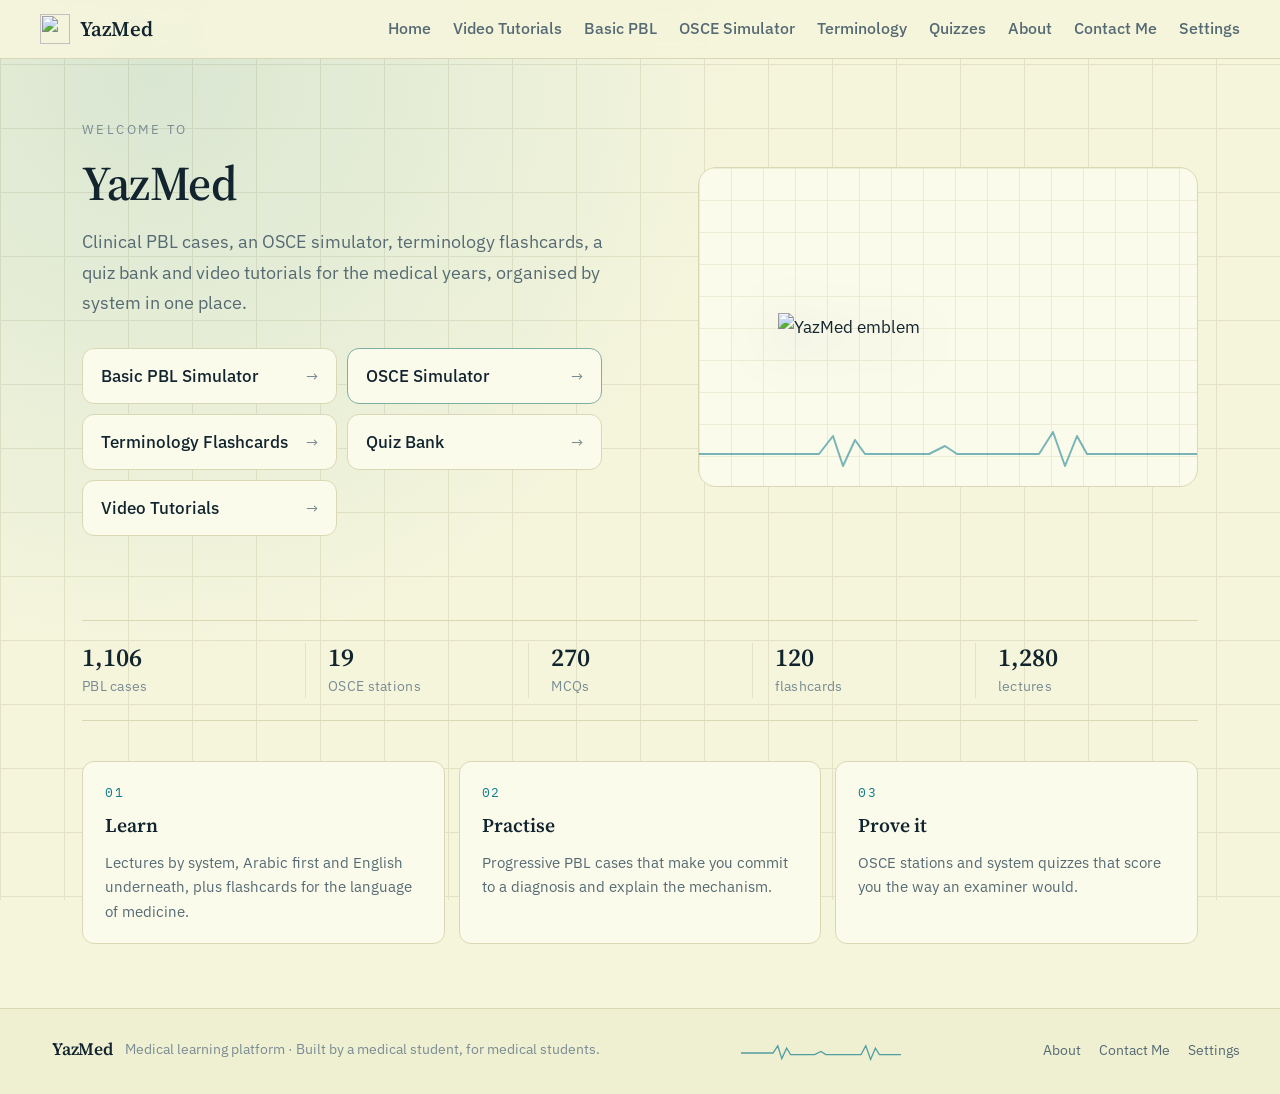
==== commit f61ea2a3: "Rebrand to YazMed: new logo and palette, light/dark themes, AR/EN UI, terminology flashcards, settin" ====
--- a/tools/template.html
+++ b/tools/template.html
@@ -3,38 +3,132 @@
 <head>
     <meta charset="UTF-8">
     <meta name="viewport" content="width=device-width, initial-scale=1.0">
+    <title>YazMed | Medical Learning Platform</title>
+    <meta name="description" content="YazMed is a medical learning platform: PBL cases, an OSCE simulator, terminology flashcards, a quiz bank and curated video lectures.">
+    <meta name="theme-color" content="#0C161E">
+    <link rel="icon" type="image/png" sizes="32x32" href="./favicon-32.png">
+    <link rel="icon" type="image/png" sizes="512x512" href="./icon.png">
+    <link rel="apple-touch-icon" href="./apple-touch-icon.png">
+    <meta property="og:title" content="YazMed | Medical Learning Platform">
+    <meta property="og:description" content="PBL cases, an OSCE simulator, terminology flashcards, a quiz bank and curated video lectures.">
+    <meta property="og:image" content="./logo.png">
     <link rel="preconnect" href="https://fonts.googleapis.com">
     <link rel="preconnect" href="https://fonts.gstatic.com" crossorigin>
-    <link href="https://fonts.googleapis.com/css2?family=IBM+Plex+Mono:wght@400;500&family=IBM+Plex+Sans:wght@400;500;600&family=Source+Serif+4:opsz,wght@8..60,400;8..60,600&display=swap" rel="stylesheet">
-
-    <title>Yazan's Medplat</title>
-    <link rel="icon" type="image/svg+xml" href="./logo.svg">
-    <style>
+    <link href="https://fonts.googleapis.com/css2?family=IBM+Plex+Mono:wght@400;500&family=IBM+Plex+Sans:wght@400;500;600&family=IBM+Plex+Sans+Arabic:wght@400;500;600&family=Noto+Naskh+Arabic:wght@400;600&family=Source+Serif+4:opsz,wght@8..60,400;8..60,600&display=swap" rel="stylesheet">
+    <script>
+      (function () {
+        try {
+          var t = localStorage.getItem('medplat-theme');
+          if (t === 'light' || t === 'dark') document.documentElement.setAttribute('data-theme', t);
+          var s = localStorage.getItem('medplat-size');
+          if (s === 's' || s === 'l') document.documentElement.setAttribute('data-size', s);
+          var l = localStorage.getItem('medplat-lang');
+          document.documentElement.lang = l === 'ar' ? 'ar' : 'en';
+          document.documentElement.dir = l === 'ar' ? 'rtl' : 'ltr';
+        } catch (e) {}
+      })();
+    </script>
+<style>
+        /* ============ YazMed theme ============
+           Brand palette taken from the logo: deep navy, teal, warm peach.
+           Dark is the default; light follows the system preference unless the
+           user forces a theme from Settings. */
+
         :root {
-            --bg: #14171a;
-            --bg-soft: #171b1f;
-            --surface: #1c2126;
-            --surface-2: #232a30;
-            --line: #2c343b;
-            --line-soft: #232a30;
-            --text: #e8e6e1;
-            --muted: #9aa5ad;
-            --dim: #78848c;
-            --accent: #79b3a5;
-            --accent-strong: #96c9bb;
-            --clinical: #c3a67f;
-            --ok: #7fb98f;
-            --warn: #d5a35f;
-            --err: #cd7f76;
-            --radius: 10px;
+            --navy: #0B3660;
+            --teal: #20A8B8;
+            --peach: #EDBF8F;
+
+            --bg: #0C161E;
+            --bg-soft: #101D27;
+            --surface: #13232E;
+            --surface-2: #1A2F3C;
+            --line: #203543;
+            --line-soft: #1A2C38;
+            --text: #E6EDF1;
+            --muted: #94A7B3;
+            --dim: #748794;
+            --accent: #37B3C2;
+            --accent-soft: rgba(55, 179, 194, .14);
+            --accent-2: #EFC08D;
+            --ok: #7FC49A;
+            --warn: #E0B070;
+            --err: #D98A80;
+            --shadow: 0 18px 40px rgba(3, 10, 15, .45);
+
+            --radius: 12px;
             --serif: 'Source Serif 4', Georgia, 'Times New Roman', serif;
             --sans: 'IBM Plex Sans', -apple-system, 'Segoe UI', Roboto, Helvetica, Arial, sans-serif;
             --mono: 'IBM Plex Mono', ui-monospace, SFMono-Regular, Menlo, monospace;
+            color-scheme: dark;
         }
 
+        @media (prefers-color-scheme: light) {
+            :root {
+                --bg: #F5F5DC;
+                --bg-soft: #EFEFD2;
+                --surface: #FBFBEC;
+                --surface-2: #F0F0D6;
+                --line: #DAD8B4;
+                --line-soft: #E4E2C4;
+                --text: #12242E;
+                --muted: #566A73;
+                --dim: #7A8C93;
+                --accent: #107C8C;
+                --accent-soft: rgba(16, 124, 140, .12);
+                --accent-2: #A9662F;
+                --ok: #2F7D51;
+                --warn: #9A6B1F;
+                --err: #A8423A;
+                --shadow: 0 18px 40px rgba(60, 60, 30, .12);
+                color-scheme: light;
+            }
+        }
+
+        html[data-theme="light"] {
+            --bg: #F5F5DC;
+            --bg-soft: #EFEFD2;
+            --surface: #FBFBEC;
+            --surface-2: #F0F0D6;
+            --line: #DAD8B4;
+            --line-soft: #E4E2C4;
+            --text: #12242E;
+            --muted: #566A73;
+            --dim: #7A8C93;
+            --accent: #107C8C;
+            --accent-soft: rgba(16, 124, 140, .12);
+            --accent-2: #A9662F;
+            --ok: #2F7D51;
+            --warn: #9A6B1F;
+            --err: #A8423A;
+            --shadow: 0 18px 40px rgba(60, 60, 30, .12);
+            color-scheme: light;
+        }
+
+        html[data-theme="dark"] {
+            --bg: #0C161E;
+            --bg-soft: #101D27;
+            --surface: #13232E;
+            --surface-2: #1A2F3C;
+            --line: #203543;
+            --line-soft: #1A2C38;
+            --text: #E6EDF1;
+            --muted: #94A7B3;
+            --dim: #748794;
+            --accent: #37B3C2;
+            --accent-soft: rgba(55, 179, 194, .14);
+            --accent-2: #EFC08D;
+            --ok: #7FC49A;
+            --warn: #E0B070;
+            --err: #D98A80;
+            --shadow: 0 18px 40px rgba(3, 10, 15, .45);
+            color-scheme: dark;
+        }
+
         * { box-sizing: border-box; }
-
         html { font-size: 17px; }
+        html[data-size="s"] { font-size: 15.5px; }
+        html[data-size="l"] { font-size: 18.5px; }
 
         body {
             margin: 0;
@@ -42,76 +136,67 @@
             font-size: 1rem;
             line-height: 1.65;
             color: var(--text);
-            background: var(--bg);
+            background-color: var(--bg);
+            /* the faint grid keeps large empty areas from reading as dead space */
+            background-image:
+                radial-gradient(circle at 12% 8%, var(--accent-soft), transparent 42%),
+                linear-gradient(to right, var(--line-soft) 1px, transparent 1px),
+                linear-gradient(to bottom, var(--line-soft) 1px, transparent 1px);
+            background-size: 100% 100%, 64px 64px, 64px 64px;
+            background-attachment: fixed;
             -webkit-font-smoothing: antialiased;
-            text-rendering: optimizeLegibility;
+            display: flex;
+            flex-direction: column;
+            min-height: 100vh;
         }
-
-        h1, h2, h3, h4 {
-            font-family: var(--serif);
-            font-weight: 600;
-            letter-spacing: -0.01em;
-            line-height: 1.25;
-            color: var(--text);
-            margin: 0 0 .5em;
-        }
+        html[dir="rtl"] body { font-family: 'IBM Plex Sans Arabic', 'IBM Plex Sans', Tahoma, sans-serif; }
+
+        h1, h2, h3, h4 { font-family: var(--serif); font-weight: 600; letter-spacing: -0.01em; line-height: 1.25; color: var(--text); margin: 0 0 .5em; }
+        html[dir="rtl"] h1, html[dir="rtl"] h2, html[dir="rtl"] h3, html[dir="rtl"] h4 { font-family: 'Noto Naskh Arabic', 'IBM Plex Sans Arabic', serif; letter-spacing: 0; }
         h1 { font-size: 2.1rem; }
         h2 { font-size: 1.5rem; }
         h3 { font-size: 1.2rem; }
         h4 { font-size: 1.02rem; }
         p { margin: 0 0 1em; }
         a { color: var(--accent); text-decoration: none; }
-        a:hover { color: var(--accent-strong); text-decoration: underline; }
+        a:hover { color: var(--accent-2); text-decoration: underline; }
         b, strong { font-weight: 600; }
-        ::selection { background: rgba(121, 179, 165, .28); }
-
+        ::selection { background: var(--accent-soft); }
         button, input, select, textarea { font-family: inherit; font-size: inherit; color: inherit; }
         button { cursor: pointer; }
-        button:focus-visible, a:focus-visible, input:focus-visible, select:focus-visible, textarea:focus-visible {
-            outline: 2px solid var(--accent);
-            outline-offset: 2px;
-        }
+        :focus-visible { outline: 2px solid var(--accent); outline-offset: 2px; }
 
         /* ---------- header ---------- */
         .app-header {
             position: sticky;
             top: 0;
-            z-index: 100;
+            z-index: 120;
             display: flex;
             align-items: center;
             justify-content: space-between;
             gap: 24px;
-            padding: 14px clamp(16px, 4vw, 40px);
-            background: rgba(20, 23, 26, .94);
+            padding: 12px clamp(16px, 4vw, 40px);
+            background: color-mix(in srgb, var(--bg) 92%, transparent);
             border-bottom: 1px solid var(--line);
-            backdrop-filter: blur(8px);
+            backdrop-filter: blur(10px);
         }
-        .logo { display: flex; align-items: center; gap: 10px; cursor: pointer; }
-        .logo-img { width: 30px; height: 30px; object-fit: contain; }
-        .logo-text {
-            font-family: var(--serif);
-            font-size: 1.12rem;
-            font-weight: 600;
-            color: var(--text);
-            letter-spacing: .01em;
-            white-space: nowrap;
-        }
-        .main-nav { display: flex; align-items: center; gap: 26px; flex-wrap: wrap; }
+        .logo { display: flex; align-items: center; gap: 10px; cursor: pointer; background: none; border: none; padding: 0; }
+        .logo-mark { height: 30px; width: 30px; display: block; }
+        .logo-word { font-family: var(--serif); font-size: 1.22rem; font-weight: 600; letter-spacing: -.01em; color: var(--text); }
+        .logo:hover .logo-mark { opacity: .85; }
+        .main-nav { display: flex; align-items: center; gap: 22px; flex-wrap: wrap; }
         .nav-btn {
-            background: none;
-            border: none;
-            border-bottom: 2px solid transparent;
-            padding: 6px 0;
-            color: var(--muted);
-            font-size: .93rem;
-            font-weight: 500;
-            letter-spacing: .01em;
+            background: none; border: none; border-bottom: 2px solid transparent;
+            padding: 6px 0; color: var(--muted); font-size: .92rem; font-weight: 500;
             transition: color .15s ease, border-color .15s ease;
         }
         .nav-btn:hover { color: var(--text); }
         .nav-btn.active { color: var(--text); border-bottom-color: var(--accent); }
-
-        /* ---------- views ---------- */
+        .nav-icon { width: 15px; height: 15px; display: inline-block; vertical-align: -2px; }
+        .nav-btn.icon-only { display: inline-flex; align-items: center; gap: 6px; }
+
+        /* ---------- layout ---------- */
+        main { flex: 1; display: flex; flex-direction: column; }
         .view {
             display: none;
             flex-direction: column;
@@ -119,668 +204,435 @@
             width: 100%;
             max-width: 1180px;
             margin: 0 auto;
-            padding: 40px clamp(16px, 4vw, 32px) 80px;
+            padding: 40px clamp(16px, 4vw, 32px) 64px;
         }
-        #view-landing { justify-content: center; min-height: calc(100vh - 62px); padding-top: 0; padding-bottom: 0; }
-
-        /* ---------- landing ---------- */
-        .landing-box { max-width: 720px; text-align: left; }
-        .welcome-text {
-            font-size: .8rem;
-            letter-spacing: .18em;
-            text-transform: uppercase;
-            color: var(--dim);
-            margin-bottom: 14px;
-        }
-        .main-title {
-            font-family: var(--serif);
-            font-size: clamp(2rem, 5vw, 2.9rem);
-            color: var(--text);
-            margin: 0 0 16px;
-        }
-        .welcome-sub {
-            color: var(--muted);
-            font-size: 1.05rem;
-            line-height: 1.7;
-            max-width: 60ch;
-            margin-bottom: 34px;
-        }
-        .big-buttons { display: grid; grid-template-columns: repeat(2, minmax(0, 1fr)); gap: 12px; }
-        .big-btn {
+
+        /* ---------- hero ---------- */
+        .hero { display: grid; grid-template-columns: 1.05fr .95fr; gap: clamp(24px, 5vw, 64px); align-items: center; width: 100%; padding: 20px 0 40px; }
+        .hero-art {
+            position: relative;
+            background: var(--surface);
+            border: 1px solid var(--line);
+            border-radius: 18px;
+            padding: 28px;
             display: flex;
             align-items: center;
-            justify-content: space-between;
-            gap: 14px;
-            background: var(--surface);
-            border: 1px solid var(--line);
-            border-radius: var(--radius);
-            padding: 20px 22px;
-            color: var(--text);
-            text-align: left;
-            transition: border-color .16s ease, background .16s ease;
+            justify-content: center;
+            min-height: 320px;
+            overflow: hidden;
+        }
+        .hero-art::before {
+            content: "";
+            position: absolute;
+            inset: 0;
+            background-image: linear-gradient(to right, var(--line-soft) 1px, transparent 1px),
+                              linear-gradient(to bottom, var(--line-soft) 1px, transparent 1px);
+            background-size: 32px 32px;
+            opacity: .6;
+            pointer-events: none;
+        }
+        .hero-emblem { position: relative; width: min(78%, 340px); height: auto; filter: drop-shadow(0 12px 26px rgba(4, 20, 30, .25)); }
+        .hero-ecg { position: absolute; left: 0; right: 0; bottom: 18px; height: 46px; opacity: .55; }
+        .hero-ecg path { fill: none; stroke: var(--accent); stroke-width: 2; stroke-linejoin: round; stroke-linecap: round; }
+        .welcome-text { font-size: .78rem; letter-spacing: .18em; text-transform: uppercase; color: var(--dim); margin-bottom: 12px; }
+        .main-title { font-size: clamp(2rem, 4.4vw, 2.85rem); margin: 0 0 14px; }
+        .welcome-sub { color: var(--muted); font-size: 1.04rem; line-height: 1.7; max-width: 52ch; margin-bottom: 30px; }
+        .big-buttons { display: grid; grid-template-columns: repeat(2, minmax(0, 1fr)); gap: 10px; max-width: 520px; }
+        .big-btn {
+            display: flex; align-items: center; justify-content: space-between; gap: 12px;
+            background: var(--surface); border: 1px solid var(--line); border-radius: var(--radius);
+            padding: 16px 18px; color: var(--text); text-align: start;
+            transition: border-color .16s ease, transform .16s ease;
         }
         .big-btn:hover { border-color: var(--accent); background: var(--surface-2); }
-        .big-btn::after { content: "\2192"; color: var(--dim); font-size: .95rem; transition: transform .16s ease, color .16s ease; }
+        .big-btn::after { content: "\2192"; color: var(--dim); font-size: .9rem; transition: transform .16s ease, color .16s ease; }
+        html[dir="rtl"] .big-btn::after { content: "\2190"; }
         .big-btn:hover::after { color: var(--accent); transform: translateX(3px); }
-        .big-label { font-weight: 500; font-size: 1rem; letter-spacing: .01em; }
-        .big-btn-primary .big-label { color: var(--text); }
+        .big-label { font-weight: 500; font-size: .98rem; }
+        .big-btn-primary { border-color: color-mix(in srgb, var(--accent) 45%, var(--line)); }
+
+        .stats-band {
+            display: grid; grid-template-columns: repeat(auto-fit, minmax(150px, 1fr));
+            width: 100%; margin-top: 44px; padding: 22px 0; border-top: 1px solid var(--line);
+            border-bottom: 1px solid var(--line);
+        }
+        .stats-band .stat { display: flex; flex-direction: column; gap: 2px; padding-inline-end: 18px; }
+        .stats-band .stat + .stat { padding-inline-start: 22px; border-inline-start: 1px solid var(--line-soft); }
+        .stats-band b { font-family: var(--serif); font-size: 1.5rem; font-weight: 600; color: var(--text); line-height: 1.2; }
+        .stats-band span { color: var(--dim); font-size: .82rem; letter-spacing: .02em; }
+
+        .path-band { display: grid; grid-template-columns: repeat(auto-fit, minmax(260px, 1fr)); gap: 14px; width: 100%; margin-top: 40px; }
+        .path-step {
+            display: flex; flex-direction: column; align-items: flex-start; gap: 8px; text-align: start;
+            background: var(--surface); border: 1px solid var(--line); border-radius: var(--radius);
+            padding: 20px 22px; color: var(--muted); font-size: .9rem; line-height: 1.6;
+            transition: border-color .16s ease, transform .16s ease;
+        }
+        .path-step:hover { border-color: var(--accent); transform: translateY(-2px); }
+        .path-step b { font-family: var(--serif); font-size: 1.15rem; color: var(--text); font-weight: 600; }
+        .step-no { font-family: var(--mono); font-size: .74rem; letter-spacing: .12em; color: var(--accent); }
 
         /* ---------- section headers ---------- */
-        .top-header-area { text-align: center; margin-bottom: 30px; }
+        .top-header-area { text-align: center; margin-bottom: 28px; }
         .top-header-area .main-title { font-size: clamp(1.6rem, 3.4vw, 2.15rem); }
         .section-title { text-align: center; margin-bottom: 8px; }
-        .section-note {
-            color: var(--muted);
-            font-size: .96rem;
-            max-width: 68ch;
-            margin: 0 auto 26px;
-            text-align: center;
-            line-height: 1.7;
+        .section-note { color: var(--muted); font-size: .95rem; max-width: 68ch; margin: 0 auto 24px; text-align: center; line-height: 1.7; }
+        .block-title {
+            width: 100%; font-family: var(--serif); font-size: 1.12rem; color: var(--text);
+            margin: 32px 0 14px; padding-bottom: 8px; border-bottom: 1px solid var(--line);
+            display: flex; align-items: center; gap: 10px;
         }
-        .block-title {
-            width: 100%;
-            max-width: 1180px;
-            font-family: var(--serif);
-            font-size: 1.15rem;
-            color: var(--text);
-            margin: 34px 0 14px;
-            padding-bottom: 8px;
-            border-bottom: 1px solid var(--line);
-        }
+        .block-title::after { content: ""; flex: 1; height: 1px; background: linear-gradient(to right, var(--line), transparent); }
         .back-section, .back-btn {
-            align-self: flex-start;
-            display: inline-flex;
-            align-items: center;
-            gap: 8px;
-            background: none;
-            border: 1px solid var(--line);
-            border-radius: 8px;
-            color: var(--muted);
-            padding: 8px 14px;
-            font-size: .86rem;
-            margin-bottom: 24px;
+            align-self: flex-start; display: inline-flex; align-items: center; gap: 8px;
+            background: none; border: 1px solid var(--line); border-radius: 8px;
+            color: var(--muted); padding: 8px 14px; font-size: .85rem; margin-bottom: 22px;
             transition: color .15s ease, border-color .15s ease;
         }
         .back-section:hover, .back-btn:hover { color: var(--text); border-color: var(--accent); }
         .back-btn svg { width: 15px; height: 15px; }
-
-        /* ---------- category grids ---------- */
-        .limbs-container {
-            align-items: start;
-            display: grid;
-            grid-template-columns: repeat(auto-fit, minmax(280px, 1fr));
-            gap: 16px;
-            width: 100%;
-            margin-bottom: 10px;
+        html[dir="rtl"] .back-btn svg { transform: scaleX(-1); }
+
+        /* ---------- grids and cards ---------- */
+        .limbs-container { display: grid; grid-template-columns: repeat(auto-fit, minmax(280px, 1fr)); gap: 16px; width: 100%; align-items: start; }
+        .limb-column { background: var(--surface); border: 1px solid var(--line); border-radius: var(--radius); padding: 18px; display: flex; flex-direction: column; gap: 10px; }
+        .limb-column h2 { font-size: 1.02rem; margin: 0 0 4px; padding-bottom: 10px; border-bottom: 1px solid var(--line-soft); }
+        .cat-grid { display: grid; grid-template-columns: repeat(auto-fill, minmax(258px, 1fr)); gap: 14px; width: 100%; margin-bottom: 18px; }
+        .start-box, .vid-sub-btn, .osce-station, .flash-level {
+            display: flex; flex-direction: column; align-items: flex-start; justify-content: center; gap: 6px;
+            min-height: 96px; background: var(--surface); border: 1px solid var(--line); border-radius: var(--radius);
+            padding: 18px 20px; color: var(--text); font-size: 1rem; font-weight: 500; text-align: start;
+            transition: border-color .16s ease, transform .16s ease;
         }
-        .limb-column {
-            background: var(--surface);
-            border: 1px solid var(--line);
-            border-radius: var(--radius);
-            padding: 18px;
-            display: flex;
-            flex-direction: column;
-            gap: 10px;
-        }
-        .limb-column h2 {
-            font-size: 1.05rem;
-            color: var(--text);
-            margin: 0 0 4px;
-            padding-bottom: 10px;
-            border-bottom: 1px solid var(--line-soft);
-        }
-        .cat-grid {
-            display: grid;
-            grid-template-columns: repeat(auto-fill, minmax(258px, 1fr));
-            gap: 14px;
-            width: 100%;
-            margin-bottom: 20px;
-        }
-        .start-box {
-            display: flex;
-            flex-direction: column;
-            align-items: flex-start;
-            justify-content: center;
-            gap: 6px;
-            min-height: 96px;
-            background: var(--surface);
-            border: 1px solid var(--line);
-            border-radius: var(--radius);
-            padding: 18px 20px;
-            color: var(--text);
-            font-size: 1rem;
-            font-weight: 500;
-            text-align: left;
-            transition: border-color .16s ease, background .16s ease;
-        }
-        .start-box:hover { border-color: var(--accent); background: var(--surface-2); }
-        .cat-meta { display: block; font-size: .8rem; font-weight: 400; color: var(--dim); letter-spacing: .01em; }
-        .cat-status { display: block; font-size: .78rem; font-weight: 400; color: var(--accent); }
-
-        /* ---------- quiz track tabs ---------- */
-        .track-tabs { display: flex; gap: 8px; justify-content: center; margin: 6px 0 26px; flex-wrap: wrap; }
+        .start-box:hover, .vid-sub-btn:hover, .osce-station:hover, .flash-level:hover { border-color: var(--accent); background: var(--surface-2); transform: translateY(-1px); }
+        .cat-meta, .station-meta, .vid-count, .flash-count { font-size: .79rem; font-weight: 400; color: var(--dim); }
+        .cat-status { font-size: .78rem; font-weight: 400; color: var(--accent); }
+
+        /* ---------- tabs ---------- */
+        .track-tabs { display: flex; gap: 8px; justify-content: center; margin: 4px 0 24px; flex-wrap: wrap; }
         .track-tab {
-            background: none;
-            border: 1px solid var(--line);
-            border-radius: 8px;
-            padding: 9px 20px;
-            color: var(--muted);
-            font-size: .9rem;
-            font-weight: 500;
-            transition: all .15s ease;
+            background: none; border: 1px solid var(--line); border-radius: 8px; padding: 9px 20px;
+            color: var(--muted); font-size: .9rem; font-weight: 500; transition: border-color .15s ease, color .15s ease;
         }
         .track-tab:hover { color: var(--text); border-color: var(--accent); }
         .track-tab.active { background: var(--surface-2); border-color: var(--accent); color: var(--text); }
 
         /* ---------- videos ---------- */
-        #videos-root, #quiz-grid { width: 100%; }
-        .videos-menu {
-            display: grid;
-            grid-template-columns: repeat(auto-fit, minmax(280px, 1fr));
-            gap: 14px;
-            width: 100%;
-            margin: 6px auto 0;
-        }
-        .vid-sub-btn {
-            display: flex;
-            flex-direction: column;
-            align-items: flex-start;
-            gap: 6px;
-            width: 100%;
-            min-height: 96px;
-            background: var(--surface);
-            border: 1px solid var(--line);
-            border-radius: var(--radius);
-            padding: 20px;
-            color: var(--text);
-            font-size: 1.02rem;
-            font-weight: 500;
-            text-align: left;
-            transition: border-color .16s ease, background .16s ease;
-        }
-        .vid-sub-btn:hover { border-color: var(--accent); background: var(--surface-2); }
-        .vid-count { font-size: .8rem; font-weight: 400; color: var(--dim); }
-        .vid-crumb { align-self: flex-start; color: var(--muted); font-size: .88rem; margin: 0 0 18px; }
+        #videos-root, #quiz-grid, #flash-root, #pbl-grid { width: 100%; }
+        .videos-menu { display: grid; grid-template-columns: repeat(auto-fit, minmax(280px, 1fr)); gap: 14px; width: 100%; }
+        .vid-crumb { align-self: flex-start; color: var(--muted); font-size: .88rem; margin: 0 0 16px; }
         .vid-crumb b { color: var(--text); font-weight: 600; }
-        .vid-note { color: var(--muted); font-size: .96rem; max-width: 60ch; text-align: center; margin: 20px auto; }
+        .vid-note { color: var(--muted); font-size: .95rem; max-width: 60ch; text-align: center; margin: 20px auto; }
         .vid-empty { color: var(--dim); font-size: .85rem; margin: 16px 0 0; }
-        .lang-block { width: 100%; margin: 34px 0 0; }
-        .lang-title {
-            display: flex;
-            align-items: baseline;
-            gap: 12px;
-            font-family: var(--serif);
-            font-size: 1.1rem;
-            color: var(--text);
-            padding-bottom: 10px;
-            border-bottom: 1px solid var(--line);
-            margin-bottom: 18px;
-        }
-        .lang-tag {
-            font-family: var(--sans);
-            font-size: .68rem;
-            letter-spacing: .14em;
-            text-transform: uppercase;
-            color: var(--dim);
-            border: 1px solid var(--line);
-            border-radius: 4px;
-            padding: 2px 7px;
-        }
-        .lang-title.lang-ar { border-bottom-color: rgba(121, 179, 165, .5); }
-        .lang-title.lang-en { border-bottom-color: rgba(195, 166, 127, .45); }
-        .video-grid {
-            display: grid;
-            grid-template-columns: repeat(auto-fill, minmax(230px, 1fr));
-            gap: 16px;
-            width: 100%;
-        }
-        .video-card {
-            display: flex;
-            flex-direction: column;
-            background: var(--surface);
-            border: 1px solid var(--line);
-            border-radius: var(--radius);
-            overflow: hidden;
-            color: var(--text);
-            transition: border-color .16s ease, background .16s ease;
-        }
+        .lang-block { width: 100%; margin: 32px 0 0; }
+        .lang-title { display: flex; align-items: baseline; gap: 12px; font-family: var(--serif); font-size: 1.08rem; padding-bottom: 10px; border-bottom: 1px solid var(--line); margin-bottom: 18px; }
+        .lang-tag { font-family: var(--sans); font-size: .66rem; letter-spacing: .14em; text-transform: uppercase; color: var(--dim); border: 1px solid var(--line); border-radius: 4px; padding: 2px 7px; }
+        .lang-title.lang-ar { border-bottom-color: color-mix(in srgb, var(--accent) 55%, var(--line)); }
+        .lang-title.lang-en { border-bottom-color: color-mix(in srgb, var(--accent-2) 45%, var(--line)); }
+        .video-grid { display: grid; grid-template-columns: repeat(auto-fill, minmax(230px, 1fr)); gap: 16px; width: 100%; }
+        .video-card { display: flex; flex-direction: column; background: var(--surface); border: 1px solid var(--line); border-radius: var(--radius); overflow: hidden; color: var(--text); transition: border-color .16s ease; }
         .video-card:hover { border-color: var(--accent); text-decoration: none; background: var(--surface-2); }
         .video-thumb-wrap { position: relative; display: block; }
-        .video-thumb { display: block; width: 100%; aspect-ratio: 16 / 9; object-fit: cover; background: #0e1113; }
-        .vid-play-badge {
-            position: absolute;
-            left: 10px;
-            bottom: 10px;
-            background: rgba(14, 17, 19, .8);
-            color: #fff;
-            border-radius: 4px;
-            padding: 2px 8px;
-            font-size: .7rem;
-        }
-        .video-title { padding: 12px 13px 4px; font-size: .86rem; line-height: 1.5; color: var(--text); }
-        .vch { padding: 0 13px 13px; font-size: .74rem; color: var(--dim); line-height: 1.5; }
-        .chip {
-            display: inline-block;
-            font-size: .64rem;
-            letter-spacing: .08em;
-            padding: 1px 6px;
-            border-radius: 4px;
-            margin-left: 4px;
-            border: 1px solid var(--line);
-            color: var(--dim);
-        }
-        .chip-ar { border-color: rgba(121, 179, 165, .45); color: var(--accent); }
-        .chip-en { border-color: rgba(195, 166, 127, .45); color: var(--clinical); }
-        .chip-exp { border-color: rgba(213, 163, 95, .5); color: var(--warn); }
+        .video-thumb { display: block; width: 100%; aspect-ratio: 16 / 9; object-fit: cover; background: var(--bg-soft); }
+        .vid-play-badge { position: absolute; inset-inline-start: 10px; bottom: 10px; background: rgba(6, 14, 20, .8); color: #fff; border-radius: 4px; padding: 2px 8px; font-size: .68rem; }
+        .video-title { padding: 12px 13px 4px; font-size: .86rem; line-height: 1.5; }
+        .vch { padding: 0 13px 13px; font-size: .73rem; color: var(--dim); line-height: 1.5; }
+        .chip { display: inline-block; font-size: .63rem; letter-spacing: .08em; padding: 1px 6px; border-radius: 4px; margin-inline-start: 4px; border: 1px solid var(--line); color: var(--dim); }
+        .chip-ar { border-color: color-mix(in srgb, var(--accent) 50%, var(--line)); color: var(--accent); }
+        .chip-en { border-color: color-mix(in srgb, var(--accent-2) 45%, var(--line)); color: var(--accent-2); }
+        .chip-exp { border-color: color-mix(in srgb, var(--warn) 55%, var(--line)); color: var(--warn); }
 
         /* ---------- video player ---------- */
-        .video-player-overlay {
-            position: fixed;
-            inset: 0;
-            background: rgba(8, 10, 12, .9);
-            z-index: 2000;
-            display: none;
-            align-items: center;
-            justify-content: center;
-            padding: 20px;
-        }
-        .video-player-box {
-            background: var(--surface);
-            border: 1px solid var(--line);
-            border-radius: 12px;
-            width: 100%;
-            max-width: 900px;
-            padding: 16px;
-        }
+        .video-player-overlay { position: fixed; inset: 0; background: rgba(4, 10, 14, .9); z-index: 2000; display: none; align-items: center; justify-content: center; padding: 20px; }
+        .video-player-box { background: var(--surface); border: 1px solid var(--line); border-radius: 12px; width: 100%; max-width: 900px; padding: 16px; box-shadow: var(--shadow); }
         .video-player-head { display: flex; align-items: flex-start; justify-content: space-between; gap: 14px; margin-bottom: 12px; }
-        .video-player-title { font-family: var(--serif); font-size: .98rem; line-height: 1.45; color: var(--text); }
-        .video-player-close {
-            background: none;
-            border: 1px solid var(--line);
-            border-radius: 6px;
-            color: var(--muted);
-            width: 30px;
-            height: 30px;
-            font-size: 1rem;
-            flex-shrink: 0;
-        }
+        .video-player-title { font-family: var(--serif); font-size: .98rem; line-height: 1.45; }
+        .video-player-close { background: none; border: 1px solid var(--line); border-radius: 6px; color: var(--muted); width: 30px; height: 30px; font-size: 1rem; flex-shrink: 0; }
         .video-player-close:hover { color: var(--text); border-color: var(--err); }
         .video-player-frame { position: relative; padding-top: 56.25%; background: #000; border-radius: 8px; overflow: hidden; }
         .video-player-frame iframe { position: absolute; inset: 0; width: 100%; height: 100%; border: none; }
         .video-player-links { margin-top: 12px; }
         .video-player-links a { font-size: .84rem; }
 
-        /* ---------- PBL case screen ---------- */
-        .simulator-container {
-            display: none;
-            width: 100%;
-            max-width: 900px;
-            margin: 0 auto;
-            padding: 28px clamp(16px, 4vw, 24px) 80px;
-        }
-        .level-track { display: flex; align-items: center; gap: 14px; margin-bottom: 24px; flex-wrap: wrap; }
-        .level-pill {
-            font-size: .78rem;
-            letter-spacing: .08em;
-            text-transform: uppercase;
-            color: var(--accent);
-            border: 1px solid rgba(121, 179, 165, .4);
-            border-radius: 4px;
-            padding: 3px 9px;
-        }
+        /* ---------- PBL case ---------- */
+        .simulator-container { display: none; width: 100%; max-width: 900px; margin: 0 auto; padding: 28px clamp(16px, 4vw, 24px) 70px; }
+        .level-track { display: flex; align-items: center; gap: 14px; margin-bottom: 22px; flex-wrap: wrap; }
+        .level-pill { font-size: .76rem; letter-spacing: .08em; text-transform: uppercase; color: var(--accent); border: 1px solid color-mix(in srgb, var(--accent) 45%, var(--line)); border-radius: 4px; padding: 3px 9px; }
         .progress-track { flex: 1; min-width: 120px; height: 4px; background: var(--surface-2); border-radius: 2px; overflow: hidden; }
         .progress-fill { height: 100%; width: 0; background: var(--accent); transition: width .25s ease; }
         .level-count { font-size: .78rem; color: var(--dim); }
-        .sim-header { font-family: var(--serif); font-size: 1.45rem; text-align: center; margin-bottom: 22px; }
+        .sim-header { font-size: 1.42rem; text-align: center; margin-bottom: 20px; }
         .case-objective { text-align: center; color: var(--dim); font-size: .84rem; margin: 0 auto 16px; max-width: 60ch; }
         .clinical-history {
-            background: var(--surface);
-            border: 1px solid var(--line);
-            border-left: 2px solid var(--accent);
-            border-radius: var(--radius);
-            padding: 26px 28px;
-            font-size: 1.04rem;
-            line-height: 1.75;
-            color: var(--text);
-            max-width: 760px;
-            margin: 0 auto 16px;
-            text-align: left;
+            background: var(--surface); border: 1px solid var(--line); border-inline-start: 3px solid var(--accent);
+            border-radius: var(--radius); padding: 26px 28px; font-size: 1.03rem; line-height: 1.75;
+            max-width: 760px; margin: 0 auto 16px; text-align: start;
         }
-        .clinical-history strong {
-            display: block;
-            font-family: var(--sans);
-            font-size: .76rem;
-            letter-spacing: .14em;
-            text-transform: uppercase;
-            color: var(--dim);
-            margin-bottom: 6px;
-            font-weight: 600;
-        }
-        .diagnostic-viewer {
-            max-width: 760px;
-            margin: 0 auto 22px;
-            padding: 16px 20px;
-            background: var(--bg-soft);
-            border: 1px dashed var(--line);
-            border-radius: var(--radius);
-            font-size: .92rem;
-            line-height: 1.65;
-            color: var(--muted);
-        }
-        .options-grid { display: grid; grid-template-columns: repeat(auto-fit, minmax(260px, 1fr)); gap: 10px; margin-bottom: 18px; }
-        .option-btn {
-            background: var(--surface);
-            border: 1px solid var(--line);
-            border-radius: var(--radius);
-            padding: 16px 18px;
-            color: var(--text);
-            font-size: .96rem;
-            line-height: 1.5;
-            text-align: left;
-            transition: border-color .15s ease, background .15s ease;
-        }
+        .clinical-history strong { display: block; font-family: var(--sans); font-size: .74rem; letter-spacing: .14em; text-transform: uppercase; color: var(--dim); margin-bottom: 8px; font-weight: 600; }
+        .diagnostic-viewer { max-width: 760px; margin: 0 auto 20px; padding: 15px 20px; background: var(--bg-soft); border: 1px dashed var(--line); border-radius: var(--radius); font-size: .91rem; line-height: 1.65; color: var(--muted); }
+        .options-grid { display: grid; grid-template-columns: repeat(auto-fit, minmax(260px, 1fr)); gap: 10px; margin-bottom: 16px; }
+        .option-btn { background: var(--surface); border: 1px solid var(--line); border-radius: var(--radius); padding: 15px 18px; color: var(--text); font-size: .95rem; line-height: 1.5; text-align: start; transition: border-color .15s ease, background .15s ease; }
         .option-btn:hover:not(:disabled) { border-color: var(--accent); background: var(--surface-2); }
-        .option-btn:disabled { cursor: default; opacity: .95; }
-        .feedback {
-            display: none;
-            border-radius: var(--radius);
-            padding: 20px 22px;
-            font-size: .95rem;
-            line-height: 1.7;
-            margin-bottom: 18px;
-        }
-        .correct-feedback { background: rgba(127, 185, 143, .1); border: 1px solid rgba(127, 185, 143, .4); }
-        .incorrect-feedback { background: rgba(205, 127, 118, .1); border: 1px solid rgba(205, 127, 118, .4); }
-        .feedback strong { font-family: var(--serif); font-size: 1.05rem; }
-        .next-btn, .tutor-btn {
-            border-radius: 8px;
-            padding: 12px 22px;
-            font-size: .92rem;
-            font-weight: 500;
-            border: 1px solid var(--line);
-            background: var(--surface);
-            color: var(--text);
-        }
+        .option-btn:disabled { cursor: default; }
+        .feedback { display: none; border-radius: var(--radius); padding: 20px 22px; font-size: .94rem; line-height: 1.7; margin-bottom: 16px; }
+        .correct-feedback { background: color-mix(in srgb, var(--ok) 12%, transparent); border: 1px solid color-mix(in srgb, var(--ok) 45%, var(--line)); }
+        .incorrect-feedback { background: color-mix(in srgb, var(--err) 12%, transparent); border: 1px solid color-mix(in srgb, var(--err) 45%, var(--line)); }
+        .feedback strong { font-family: var(--serif); font-size: 1.04rem; }
+        .next-btn, .tutor-btn { border-radius: 8px; padding: 11px 20px; font-size: .91rem; font-weight: 500; border: 1px solid var(--line); background: var(--surface); color: var(--text); }
         .next-btn { display: none; border-color: var(--accent); color: var(--accent); }
-        .next-btn:hover { background: var(--accent); color: #12191a; }
-        .tutor-btn { color: var(--muted); margin-left: 10px; }
+        .next-btn:hover { background: var(--accent); color: var(--bg); }
+        .tutor-btn { color: var(--muted); margin-inline-start: 10px; }
         .tutor-btn:hover { color: var(--text); border-color: var(--accent); }
-        .summary-box, .osce-card { background: var(--surface); border: 1px solid var(--line); border-radius: 12px; padding: 26px; }
-        .summary-box { display: none; margin-top: 10px; }
-        .summary-stats { color: var(--muted); font-size: .95rem; line-height: 1.9; margin-bottom: 18px; text-align: center; }
+        .summary-box, .osce-card { background: var(--surface); border: 1px solid var(--line); border-radius: var(--radius); padding: 26px; }
+        .summary-box { display: none; margin-top: 8px; }
+        .summary-stats { color: var(--muted); font-size: .94rem; line-height: 1.9; margin-bottom: 18px; text-align: center; }
         .stat-correct { color: var(--ok); font-weight: 600; }
         .stat-wrong { color: var(--err); font-weight: 600; }
         .actions-row { display: flex; gap: 10px; flex-wrap: wrap; justify-content: center; }
-        .btn-secondary {
-            background: none;
-            border: 1px solid var(--line);
-            border-radius: 8px;
-            padding: 11px 18px;
-            color: var(--muted);
-            font-size: .88rem;
-            transition: all .15s ease;
-        }
+        .btn-secondary { background: none; border: 1px solid var(--line); border-radius: 8px; padding: 10px 18px; color: var(--muted); font-size: .87rem; transition: border-color .15s ease, color .15s ease; }
         .btn-secondary:hover { color: var(--text); border-color: var(--accent); }
 
-        /* ---------- OSCE simulator home ---------- */
+        /* ---------- OSCE ---------- */
         .osce-home-grid { width: 100%; }
-        .osce-group { margin-bottom: 34px; }
-        .osce-group h3 {
-            font-family: var(--serif);
-            font-size: 1.12rem;
-            color: var(--text);
-            margin: 0 0 14px;
-            padding-bottom: 8px;
-            border-bottom: 1px solid var(--line);
-        }
-        .osce-station {
-            display: flex;
-            flex-direction: column;
-            align-items: flex-start;
-            justify-content: center;
-            gap: 6px;
-            min-height: 96px;
-            background: var(--surface);
-            border: 1px solid var(--line);
-            border-radius: var(--radius);
-            padding: 18px 20px;
-            color: var(--text);
-            font-size: 1rem;
-            font-weight: 500;
-            text-align: left;
-            transition: border-color .16s ease, background .16s ease;
-        }
-        .osce-station:hover { border-color: var(--clinical); background: var(--surface-2); }
-        .station-meta { font-size: .78rem; font-weight: 400; color: var(--dim); }
-
-        /* ---------- OSCE station ---------- */
-        .osce-screen { display: none; width: 100%; max-width: 980px; margin: 0 auto; padding: 26px clamp(16px, 4vw, 24px) 80px; }
-        .osce-head { display: flex; align-items: center; gap: 14px; margin-bottom: 20px; }
-        .osce-head h2 { font-size: 1.2rem; margin: 0; color: var(--text); }
-        .ai-settings {
-            margin-left: auto;
-            background: none;
-            border: 1px solid var(--line);
-            border-radius: 6px;
-            color: var(--dim);
-            padding: 6px 12px;
-            font-size: .76rem;
-        }
+        .osce-group { margin-bottom: 30px; }
+        .osce-group h3 { font-size: 1.08rem; margin: 0 0 12px; padding-bottom: 8px; border-bottom: 1px solid var(--line); }
+        .osce-station:hover { border-color: var(--accent-2); }
+        .osce-screen { display: none; width: 100%; max-width: 980px; margin: 0 auto; padding: 26px clamp(16px, 4vw, 24px) 70px; }
+        .osce-head { display: flex; align-items: center; gap: 14px; margin-bottom: 18px; }
+        .osce-head h2 { font-size: 1.18rem; margin: 0; }
+        .ai-settings { margin-inline-start: auto; background: none; border: 1px solid var(--line); border-radius: 6px; color: var(--dim); padding: 6px 12px; font-size: .75rem; }
         .ai-settings:hover { color: var(--text); border-color: var(--accent); }
-        .osce-chat {
-            background: var(--bg-soft);
-            border: 1px solid var(--line);
-            border-radius: 12px;
-            padding: 18px;
-            height: 300px;
-            overflow-y: auto;
-            display: flex;
-            flex-direction: column;
-            gap: 10px;
-        }
-        .osce-msg { max-width: 78%; padding: 11px 15px; border-radius: 12px; font-size: .93rem; line-height: 1.6; }
-        .osce-patient { background: var(--surface-2); color: var(--text); align-self: flex-start; border-bottom-left-radius: 3px; }
-        .osce-you { background: rgba(121, 179, 165, .16); color: var(--text); align-self: flex-end; border-bottom-right-radius: 3px; }
-        .osce-system { background: none; border: 1px dashed var(--line); color: var(--muted); font-family: var(--mono); font-size: .82rem; align-self: flex-start; }
-        .osce-panel { margin-top: 20px; }
+        .osce-chat { background: var(--bg-soft); border: 1px solid var(--line); border-radius: var(--radius); padding: 18px; height: 300px; overflow-y: auto; display: flex; flex-direction: column; gap: 10px; }
+        .osce-msg { max-width: 78%; padding: 11px 15px; border-radius: 12px; font-size: .92rem; line-height: 1.6; }
+        .osce-patient { background: var(--surface-2); align-self: flex-start; border-end-start-radius: 3px; }
+        .osce-you { background: var(--accent-soft); align-self: flex-end; border-end-end-radius: 3px; }
+        .osce-system { background: none; border: 1px dashed var(--line); color: var(--muted); font-family: var(--mono); font-size: .81rem; align-self: flex-start; }
+        .osce-panel { margin-top: 18px; }
         .osce-stepper { display: grid; grid-template-columns: repeat(auto-fit, minmax(150px, 1fr)); gap: 8px; }
-        .osce-step {
-            background: none;
-            border: 1px solid var(--line);
-            border-radius: 8px;
-            padding: 12px 10px;
-            color: var(--muted);
-            font-size: .86rem;
-            text-align: left;
-        }
+        .osce-step { background: none; border: 1px solid var(--line); border-radius: 8px; padding: 12px 10px; color: var(--muted); font-size: .85rem; text-align: start; }
         .osce-step:hover { color: var(--text); border-color: var(--accent); }
         .osce-step.active { color: var(--text); border-color: var(--accent); background: var(--surface-2); }
-        .osce-step.done { border-color: rgba(127, 185, 143, .5); }
-        .osce-hintrow { color: var(--muted); font-size: .88rem; margin: 18px 0 12px; }
+        .osce-step.done { border-color: color-mix(in srgb, var(--ok) 50%, var(--line)); }
+        .osce-hintrow { color: var(--muted); font-size: .87rem; margin: 16px 0 12px; }
         .osce-inputrow { display: flex; gap: 8px; margin-bottom: 12px; }
-        .osce-inputrow input {
-            flex: 1;
-            background: var(--bg-soft);
-            border: 1px solid var(--line);
-            border-radius: 8px;
-            padding: 12px 14px;
-            color: var(--text);
-        }
+        .osce-inputrow input { flex: 1; background: var(--bg-soft); border: 1px solid var(--line); border-radius: 8px; padding: 12px 14px; }
         .osce-inputrow input::placeholder, .osce-plan::placeholder { color: var(--dim); }
-        .osce-send {
-            background: var(--surface-2);
-            border: 1px solid var(--accent);
-            color: var(--accent);
-            border-radius: 8px;
-            padding: 0 22px;
-            font-weight: 500;
-        }
-        .osce-send:hover { background: var(--accent); color: #12191a; }
+        .osce-send { background: var(--surface-2); border: 1px solid var(--accent); color: var(--accent); border-radius: 8px; padding: 0 22px; font-weight: 500; }
+        .osce-send:hover { background: var(--accent); color: var(--bg); }
         .osce-chips { display: flex; flex-wrap: wrap; gap: 8px; }
-        .osce-chip {
-            background: none;
-            border: 1px solid var(--line);
-            border-radius: 8px;
-            padding: 9px 14px;
-            color: var(--muted);
-            font-size: .85rem;
-            text-align: left;
-        }
+        .osce-chip { background: none; border: 1px solid var(--line); border-radius: 8px; padding: 9px 14px; color: var(--muted); font-size: .84rem; text-align: start; }
         .osce-chip:hover { color: var(--text); border-color: var(--accent); }
-        .osce-chip.picked { border-color: var(--accent); color: var(--text); background: rgba(121, 179, 165, .12); }
-        .osce-chip-flag { border-color: rgba(205, 127, 118, .45); color: #dda49c; }
-        .osce-select {
-            width: 100%;
-            background: var(--bg-soft);
-            border: 1px solid var(--line);
-            border-radius: 8px;
-            padding: 12px 14px;
-            margin-bottom: 12px;
-            color: var(--text);
-        }
-        .osce-plan {
-            width: 100%;
-            min-height: 130px;
-            background: var(--bg-soft);
-            border: 1px solid var(--line);
-            border-radius: 8px;
-            padding: 12px 14px;
-            color: var(--text);
-            line-height: 1.6;
-            resize: vertical;
-        }
-        .osce-finish {
-            margin-top: 14px;
-            background: none;
-            border: 1px solid var(--accent);
-            color: var(--accent);
-            border-radius: 8px;
-            padding: 12px 24px;
-            font-weight: 500;
-        }
-        .osce-finish:hover { background: var(--accent); color: #12191a; }
-        .osce-card h3 { font-size: 1.35rem; margin-bottom: 20px; }
-        .osce-card h4 { font-family: var(--sans); font-size: .78rem; letter-spacing: .14em; text-transform: uppercase; color: var(--dim); margin: 26px 0 10px; }
-        .score-row { display: grid; grid-template-columns: 180px 1fr 58px; gap: 12px; align-items: center; margin-bottom: 9px; font-size: .88rem; color: var(--muted); }
+        .osce-chip.picked { border-color: var(--accent); color: var(--text); background: var(--accent-soft); }
+        .osce-chip-flag { border-color: color-mix(in srgb, var(--err) 45%, var(--line)); color: var(--err); }
+        .osce-select { width: 100%; background: var(--bg-soft); border: 1px solid var(--line); border-radius: 8px; padding: 12px 14px; margin-bottom: 12px; }
+        .osce-plan { width: 100%; min-height: 130px; background: var(--bg-soft); border: 1px solid var(--line); border-radius: 8px; padding: 12px 14px; line-height: 1.6; resize: vertical; }
+        .osce-finish { margin-top: 14px; background: none; border: 1px solid var(--accent); color: var(--accent); border-radius: 8px; padding: 12px 24px; font-weight: 500; }
+        .osce-finish:hover { background: var(--accent); color: var(--bg); }
+        .osce-card h3 { font-size: 1.32rem; margin-bottom: 18px; }
+        .osce-card h4 { font-family: var(--sans); font-size: .76rem; letter-spacing: .14em; text-transform: uppercase; color: var(--dim); margin: 24px 0 10px; }
+        .score-row { display: grid; grid-template-columns: 180px 1fr 58px; gap: 12px; align-items: center; margin-bottom: 9px; font-size: .87rem; color: var(--muted); }
         .score-track { height: 5px; background: var(--surface-2); border-radius: 3px; overflow: hidden; }
         .score-fill { height: 100%; background: var(--accent); }
-        .score-row b { color: var(--text); font-weight: 500; text-align: right; }
-        .osce-notes { margin: 0; padding-left: 18px; color: var(--muted); font-size: .9rem; line-height: 1.7; }
-        .osce-model { color: var(--muted); font-size: .92rem; line-height: 1.7; margin: 14px 0 0; }
+        .score-row b { color: var(--text); font-weight: 500; text-align: end; }
+        .osce-notes { margin: 0; padding-inline-start: 18px; color: var(--muted); font-size: .89rem; line-height: 1.7; }
+        .osce-model { color: var(--muted); font-size: .91rem; line-height: 1.7; margin: 14px 0 0; }
         .osce-model b { color: var(--text); }
-        .osce-actions { display: flex; gap: 10px; flex-wrap: wrap; margin-top: 22px; }
-        .osce-llm {
-            white-space: pre-wrap;
-            background: var(--bg-soft);
-            border: 1px solid var(--line);
-            border-radius: 10px;
-            padding: 18px;
-            margin-top: 18px;
-            color: var(--muted);
-            font-size: .9rem;
-            line-height: 1.7;
+        .osce-actions { display: flex; gap: 10px; flex-wrap: wrap; margin-top: 20px; }
+        .osce-llm { white-space: pre-wrap; background: var(--bg-soft); border: 1px solid var(--line); border-radius: 10px; padding: 18px; margin-top: 18px; color: var(--muted); font-size: .89rem; line-height: 1.7; }
+
+        /* ---------- flashcards ---------- */
+        .flash-grid { display: grid; grid-template-columns: repeat(auto-fill, minmax(280px, 1fr)); gap: 14px; width: 100%; }
+        .flash-card-wrap { display: flex; flex-direction: column; align-items: center; gap: 18px; width: 100%; max-width: 720px; margin: 0 auto; }
+        .flash-card {
+            position: relative; width: 100%; min-height: 300px; background: var(--surface);
+            border: 1px solid var(--line); border-radius: 18px; padding: 34px 30px;
+            display: flex; flex-direction: column; align-items: center; justify-content: center;
+            gap: 12px; text-align: center; cursor: pointer; box-shadow: var(--shadow);
+            transition: border-color .16s ease, transform .16s ease;
         }
+        .flash-card:hover { border-color: var(--accent); }
+        .flash-term { font-family: var(--serif); font-size: clamp(1.5rem, 3.4vw, 2.1rem); line-height: 1.3; }
+        html[dir="rtl"] .flash-term { font-family: 'Noto Naskh Arabic', serif; }
+        .flash-ar { color: var(--accent-2); font-size: 1.05rem; font-family: 'IBM Plex Sans Arabic', sans-serif; direction: rtl; }
+        .flash-def { color: var(--muted); font-size: 1rem; line-height: 1.75; max-width: 52ch; }
+        .flash-hint { color: var(--dim); font-size: .78rem; letter-spacing: .1em; text-transform: uppercase; position: absolute; bottom: 16px; inset-inline-start: 0; inset-inline-end: 0; text-align: center; }
+        .flash-toolbar { display: flex; gap: 8px; flex-wrap: wrap; justify-content: center; }
+        .flash-btn { background: var(--surface); border: 1px solid var(--line); border-radius: 8px; padding: 10px 18px; color: var(--muted); font-size: .87rem; transition: border-color .15s ease, color .15s ease; }
+        .flash-btn:hover { color: var(--text); border-color: var(--accent); }
+        .flash-btn.primary { border-color: var(--accent); color: var(--accent); }
+        .flash-btn.known { border-color: color-mix(in srgb, var(--ok) 55%, var(--line)); color: var(--ok); }
+        .flash-progress { width: 100%; max-width: 720px; }
+        .flash-progress .progress-track { height: 5px; }
+        .flash-meta { display: flex; justify-content: space-between; color: var(--dim); font-size: .8rem; margin-bottom: 8px; }
+
+        /* ---------- settings ---------- */
+        .settings-box { width: 100%; max-width: 720px; display: flex; flex-direction: column; gap: 18px; }
+        .setting-row { background: var(--surface); border: 1px solid var(--line); border-radius: var(--radius); padding: 18px 20px; display: grid; grid-template-columns: 1fr auto; gap: 10px 18px; align-items: center; }
+        .setting-label { font-weight: 500; }
+        .setting-hint { color: var(--dim); font-size: .82rem; grid-column: 1 / -1; margin: 0; }
+        .seg { display: inline-flex; border: 1px solid var(--line); border-radius: 8px; overflow: hidden; }
+        .seg button { background: none; border: none; padding: 8px 16px; color: var(--muted); font-size: .85rem; }
+        .seg button.active { background: var(--accent-soft); color: var(--text); }
+        .setting-row input[type="text"], .setting-row input[type="password"] { width: 100%; background: var(--bg-soft); border: 1px solid var(--line); border-radius: 8px; padding: 10px 12px; font-size: .88rem; }
+        .setting-row .full { grid-column: 1 / -1; }
+        .danger-btn { background: none; border: 1px solid color-mix(in srgb, var(--err) 55%, var(--line)); color: var(--err); border-radius: 8px; padding: 9px 16px; font-size: .85rem; }
+        .danger-btn:hover { background: color-mix(in srgb, var(--err) 12%, transparent); }
 
         /* ---------- about / contact ---------- */
-        .about-box { max-width: 68ch; color: var(--muted); font-size: 1rem; line-height: 1.8; text-align: left; }
-        .about-box p { margin: 0 0 18px; }
-        .about-box ul { margin: 0 0 18px; padding-left: 20px; }
+        .about-box { max-width: 68ch; color: var(--muted); font-size: 1rem; line-height: 1.8; }
+        .about-box ul { margin: 0 0 18px; padding-inline-start: 20px; }
         .about-box li { margin-bottom: 12px; }
         .about-box b { color: var(--text); font-weight: 600; }
-        .contact-badge {
-            display: inline-flex;
-            align-items: center;
-            gap: 8px;
-            background: var(--surface);
-            border: 1px solid var(--line);
-            border-radius: 8px;
-            padding: 12px 18px;
-            color: var(--accent);
-            font-size: .94rem;
-            margin-top: 18px;
-        }
+        .contact-badge { display: inline-flex; align-items: center; gap: 8px; background: var(--surface); border: 1px solid var(--line); border-radius: 8px; padding: 12px 18px; color: var(--accent); font-size: .94rem; margin-top: 16px; }
         .contact-badge:hover { border-color: var(--accent); text-decoration: none; }
         .contact-badge svg { width: 16px; height: 16px; }
 
+        /* ---------- footer ---------- */
+        .site-footer {
+            border-top: 1px solid var(--line);
+            background: var(--bg-soft);
+            padding: 26px clamp(16px, 4vw, 40px) 30px;
+            display: flex;
+            align-items: center;
+            justify-content: space-between;
+            gap: 20px;
+            flex-wrap: wrap;
+        }
+        .footer-brand { display: flex; align-items: center; gap: 12px; }
+        .footer-brand img { height: 26px; width: auto; }
+        .footer-tag { color: var(--dim); font-size: .82rem; }
+        .footer-links { display: flex; gap: 18px; flex-wrap: wrap; }
+        .footer-links button { background: none; border: none; color: var(--muted); font-size: .84rem; padding: 0; }
+        .footer-links button:hover { color: var(--accent); }
+        .footer-ecg { width: 160px; height: 26px; opacity: .7; }
+        .footer-ecg path { fill: none; stroke: var(--accent); stroke-width: 1.6; }
+
         /* ---------- responsive ---------- */
+        @media (max-width: 900px) {
+            .hero { grid-template-columns: 1fr; }
+            .hero-art { order: -1; min-height: 220px; }
+        }
         @media (max-width: 780px) {
             html { font-size: 16px; }
-            .app-header { flex-direction: column; gap: 12px; padding: 12px 16px; }
-            .main-nav { justify-content: center; gap: 16px; }
-            .nav-btn { font-size: .87rem; }
+            .app-header { flex-direction: column; gap: 10px; padding: 10px 16px; }
+            .main-nav { justify-content: center; gap: 14px; }
+            .nav-btn { font-size: .85rem; }
             .big-buttons { grid-template-columns: 1fr; }
             .clinical-history { padding: 20px; }
             .options-grid { grid-template-columns: 1fr; }
             .score-row { grid-template-columns: 1fr 56px; }
             .score-row .score-track { grid-column: 1 / -1; order: 3; }
+            .setting-row { grid-template-columns: 1fr; }
         }
     </style>
+    
 </head>
 <body>
 
     <!-- HEADER -->
     <header id="app-header" class="app-header">
-        <div class="logo" onclick="showView('landing')">
-            <img src="./logo.svg" alt="Yazan's Medplat logo" class="logo-img" onerror="this.style.display='none'">
-            <span class="logo-text">Yazan's Medplat</span>
-        </div>
-        <nav class="main-nav">
-            <button class="nav-btn" data-view="landing" onclick="showView('landing')">Home</button>
-            <button class="nav-btn" data-view="videos" onclick="showView('videos')">Video Tutorials</button>
-            <button class="nav-btn" data-view="pbl" onclick="showView('pbl')">Basic PBL</button>
-            <button class="nav-btn" data-view="osce" onclick="showView('osce')">OSCE Simulator</button>
-            <button class="nav-btn" data-view="quiz" onclick="showView('quiz')">Quizzes</button>
-            <button class="nav-btn" data-view="about" onclick="showView('about')">About</button>
-            <button class="nav-btn" data-view="contact" onclick="showView('contact')">Contact Me</button>
+        <button class="logo" onclick="showView('landing')" aria-label="YazMed home"><img src="./icon.png" alt="" class="logo-mark"><span class="logo-word">YazMed</span></button>
+                <nav class="main-nav">
+            <button class="nav-btn" data-view="landing" data-i18n="nav.home" onclick="showView('landing')">Home</button>
+            <button class="nav-btn" data-view="videos" data-i18n="nav.videos" onclick="showView('videos')">Video Tutorials</button>
+            <button class="nav-btn" data-view="pbl" data-i18n="nav.pbl" onclick="showView('pbl')">Basic PBL</button>
+            <button class="nav-btn" data-view="osce" data-i18n="nav.osce" onclick="showView('osce')">OSCE Simulator</button>
+            <button class="nav-btn" data-view="flash" data-i18n="nav.flash" onclick="showView('flash')">Terminology</button>
+            <button class="nav-btn" data-view="quiz" data-i18n="nav.quiz" onclick="showView('quiz')">Quizzes</button>
+            <button class="nav-btn" data-view="about" data-i18n="nav.about" onclick="showView('about')">About</button>
+            <button class="nav-btn" data-view="contact" data-i18n="nav.contact" onclick="showView('contact')">Contact Me</button>
+            <button class="nav-btn icon-only" data-view="settings" data-i18n="nav.settings" onclick="showView('settings')">Settings</button>
         </nav>
     </header>
 
+    <main>
     <!-- LANDING VIEW -->
     <div id="view-landing" class="view" style="display:flex;">
-        <div class="landing-box">
-            <div class="welcome-text">welcome to</div>
-            <h1 class="main-title">Yazan's Medical Platform</h1>
-            <p class="welcome-sub">Clinical PBL cases, a quiz bank and video tutorials for the basic medical years, organised by body system, all in one place.</p>
-            <div class="big-buttons">
-                <button class="big-btn" onclick="showView('videos')"><span class="big-label">Video Tutorials</span></button>
-                <button class="big-btn big-btn-primary" onclick="showView('pbl')"><span class="big-label">Basic PBL Simulator</span></button>
-                <button class="big-btn big-btn-primary" onclick="showView('osce')"><span class="big-label">OSCE Simulator</span></button>
-                <button class="big-btn" onclick="showView('quiz')"><span class="big-label">Quiz Bank</span></button>
+        <div class="hero">
+            <div>
+                <div class="welcome-text" data-i18n="landing.welcome">welcome to</div>
+                <h1 class="main-title">YazMed</h1>
+                <p class="welcome-sub" data-i18n="landing.sub">Clinical PBL cases, an OSCE simulator, terminology flashcards, a quiz bank and video tutorials for the medical years, organised by system in one place.</p>
+                <div class="big-buttons">
+                    <button class="big-btn" onclick="showView('pbl')"><span class="big-label" data-i18n="landing.pbl">Basic PBL Simulator</span></button>
+                    <button class="big-btn big-btn-primary" onclick="showView('osce')"><span class="big-label" data-i18n="landing.osce">OSCE Simulator</span></button>
+                    <button class="big-btn" onclick="showView('flash')"><span class="big-label" data-i18n="landing.flash">Terminology Flashcards</span></button>
+                    <button class="big-btn" onclick="showView('quiz')"><span class="big-label" data-i18n="landing.quiz">Quiz Bank</span></button>
+                    <button class="big-btn" onclick="showView('videos')"><span class="big-label" data-i18n="landing.videos">Video Tutorials</span></button>
+                </div>
+            </div>
+            <div class="hero-art">
+                <img class="hero-emblem" src="./icon.png" alt="YazMed emblem">
+                <svg class="hero-ecg" viewBox="0 0 600 46" preserveAspectRatio="none" aria-hidden="true">
+                    <path d="M0 32 H120 l14 -18 l10 30 l12 -26 l10 14 H230 l16 -8 l12 8 H340 l14 -22 l12 34 l12 -30 l10 18 H600"></path>
+                </svg>
             </div>
         </div>
+        <div class="stats-band">
+            <div class="stat"><b>1,106</b><span data-i18n="stats.cases">PBL cases</span></div>
+            <div class="stat"><b>19</b><span data-i18n="stats.stations">OSCE stations</span></div>
+            <div class="stat"><b>270</b><span data-i18n="stats.mcqs">MCQs</span></div>
+            <div class="stat"><b>120</b><span data-i18n="stats.cards">flashcards</span></div>
+            <div class="stat"><b>1,280</b><span data-i18n="stats.videos">lectures</span></div>
+        </div>
+        <div class="path-band">
+            <button class="path-step" onclick="showView('videos')">
+                <span class="step-no">01</span>
+                <b data-i18n="path.learn">Learn</b>
+                <span data-i18n="path.learnText">Lectures by system, Arabic first and English underneath, plus flashcards for the language of medicine.</span>
+            </button>
+            <button class="path-step" onclick="showView('pbl')">
+                <span class="step-no">02</span>
+                <b data-i18n="path.practise">Practise</b>
+                <span data-i18n="path.practiseText">Progressive PBL cases that make you commit to a diagnosis and explain the mechanism.</span>
+            </button>
+            <button class="path-step" onclick="showView('osce')">
+                <span class="step-no">03</span>
+                <b data-i18n="path.prove">Prove it</b>
+                <span data-i18n="path.proveText">OSCE stations and system quizzes that score you the way an examiner would.</span>
+            </button>
+        </div>
     </div>
 
     <!-- PBL SIMULATOR VIEW (by system) -->
     <div id="home-screen" class="view" style="display:none;">
-        <button class="back-section" onclick="goBack()">&#8592; Back</button>
+        <button class="back-section" onclick="goBack()">&#8592; <span data-i18n="nav.back">Back</span></button>
         <div class="top-header-area">
-            <div class="welcome-text">Basic PBL simulator</div>
-            <h1 class="main-title">Choose a System</h1>
-            <p class="section-note">Progressive case triggers, mechanism before diagnosis, progress saved level by level, Socratic hints when you stall.</p>
+            <div class="welcome-text" data-i18n="pbl.welcome">Basic PBL simulator</div>
+            <h1 class="main-title" data-i18n="pbl.title">Choose a System</h1>
+            <p class="section-note" data-i18n="pbl.note">Progressive case triggers, mechanism before diagnosis, progress saved level by level, Socratic hints when you stall.</p>
         </div>
-        <div class="limbs-container"><div class="limb-column"><h2>Musculoskeletal System</h2><button class="start-box" onclick="openCategory('msk','nerves')" data-region="msk" data-category="nerves">Nerve Injuries</button><button class="start-box" onclick="openCategory('msk','muscles')" data-region="msk" data-category="muscles">Muscle Injuries</button><button class="start-box" onclick="openCategory('msk','bones')" data-region="msk" data-category="bones">Bone Injuries</button><button class="start-box" onclick="openCategory('msk','general')" data-region="msk" data-category="general">General Injuries</button></div><div class="limb-column"><h2>Development & Embryology</h2><button class="start-box" onclick="openCategory('embryology','level1')" data-region="embryology" data-category="level1">Level 1: Basics & Weeks</button><button class="start-box" onclick="openCategory('embryology','level2')" data-region="embryology" data-category="level2">Level 2: Organogenesis</button><button class="start-box" onclick="openCategory('embryology','level3')" data-region="embryology" data-category="level3">Level 3: Structural Defects</button><button class="start-box" onclick="openCategory('embryology','level4')" data-region="embryology" data-category="level4">Level 4: Advanced Pathology</button></div><div class="limb-column"><h2>General Pathology</h2><button class="start-box" onclick="openCategory('pathology','general')" data-region="pathology" data-category="general">General Pathology - 4 levels</button></div></div>
-        <h2 class="block-title">Physiology, by System</h2><div class="cat-grid"><button class="start-box" onclick="openCategory('physiology','cell')" data-region="physiology" data-category="cell">Cell & Membrane<span class="cat-meta" data-meta="physiology/cell"></span></button><button class="start-box" onclick="openCategory('physiology','nerve_muscle')" data-region="physiology" data-category="nerve_muscle">Nerve & Muscle<span class="cat-meta" data-meta="physiology/nerve_muscle"></span></button><button class="start-box" onclick="openCategory('physiology','blood')" data-region="physiology" data-category="blood">Blood & Body Fluids<span class="cat-meta" data-meta="physiology/blood"></span></button><button class="start-box" onclick="openCategory('physiology','immune')" data-region="physiology" data-category="immune">Immunity<span class="cat-meta" data-meta="physiology/immune"></span></button><button class="start-box" onclick="openCategory('physiology','cardio')" data-region="physiology" data-category="cardio">Cardiovascular<span class="cat-meta" data-meta="physiology/cardio"></span></button><button class="start-box" onclick="openCategory('physiology','resp')" data-region="physiology" data-category="resp">Respiratory<span class="cat-meta" data-meta="physiology/resp"></span></button><button class="start-box" onclick="openCategory('physiology','renal')" data-region="physiology" data-category="renal">Renal & Acid-Base<span class="cat-meta" data-meta="physiology/renal"></span></button><button class="start-box" onclick="openCategory('physiology','git')" data-region="physiology" data-category="git">Gastrointestinal<span class="cat-meta" data-meta="physiology/git"></span></button><button class="start-box" onclick="openCategory('physiology','endocrine')" data-region="physiology" data-category="endocrine">Endocrine<span class="cat-meta" data-meta="physiology/endocrine"></span></button><button class="start-box" onclick="openCategory('physiology','repro')" data-region="physiology" data-category="repro">Reproductive<span class="cat-meta" data-meta="physiology/repro"></span></button></div>
+        <div id="pbl-grid"></div>
     </div>
 
-    <!-- OSCE SIMULATOR VIEW -->
-    <div id="view-osce" class="view" style="display:none;">
-        <button class="back-section" onclick="goBack()">&#8592; Back</button>
-        <div class="top-header-area">
-            <div class="welcome-text">OSCE simulator</div>
-            <h1 class="main-title">Choose a Station</h1>
+    <!-- FLASHCARDS VIEW -->
+    <div id="view-flash" class="view" style="display:none;">
+        <button class="back-section" onclick="goBack()">&#8592; <span data-i18n="nav.back">Back</span></button>
+        <h2 class="section-title" data-i18n="flash.title">Terminology Flashcards</h2>
+        <p class="section-note" data-i18n="flash.note">Medical language in two tracks: basic word building and clinical usage.</p>
+        <div class="track-tabs">
+            <button class="track-tab active" data-track="basic" data-i18n="flash.basic" onclick="setFlashTrack('basic', this)">Basic terminology</button>
+            <button class="track-tab" data-track="clinical" data-i18n="flash.clinical" onclick="setFlashTrack('clinical', this)">Clinical terminology</button>
         </div>
-        <p class="section-note">A virtual patient, focused examination, investigations, a differential and a plan. Every station ends with an examiner scorecard out of 100, pass mark 60.</p>
-        <div id="osce-home-grid" class="osce-home-grid"></div>
+        <div id="flash-root"></div>
+    </div>
+
+    <!-- SETTINGS VIEW -->
+    <div id="view-settings" class="view" style="display:none;">
+        <button class="back-section" onclick="goBack()">&#8592; <span data-i18n="nav.back">Back</span></button>
+        <h2 class="section-title" data-i18n="settings.title">Settings</h2>
+        <p class="section-note" data-i18n="settings.note">Language, appearance and study tools. Everything is stored in this browser only.</p>
+        <div class="settings-box" id="settings-body"></div>
     </div>
 
     <!-- QUIZ VIEW -->
     <div id="view-quiz" class="view" style="display:none;">
         <button class="back-section" onclick="goBack()">&#8592; Back</button>
-        <h2 class="section-title">Quiz Bank</h2>
-        <p class="section-note">MCQs by system, split into levels that unlock as you finish. The clinical half covers the subjects you meet on the wards.</p>
+        <h2 class="section-title" data-i18n="quiz.title">Quiz Bank</h2>
+        <p class="section-note" data-i18n="quiz.note">MCQs by system, split into levels that unlock as you finish. The clinical half covers the subjects you meet on the wards.</p>
         <div class="track-tabs">
-            <button class="track-tab active" data-track="basic" onclick="setQuizTrack('basic', this)">Basic Sciences</button>
-            <button class="track-tab" data-track="clinical" onclick="setQuizTrack('clinical', this)">Clinical</button>
+            <button class="track-tab active" data-track="basic" data-i18n="quiz.basic" onclick="setQuizTrack('basic', this)">Basic Sciences</button>
+            <button class="track-tab" data-track="clinical" data-i18n="quiz.clinical" onclick="setQuizTrack('clinical', this)">Clinical</button>
         </div>
         <div id="quiz-grid" class="cat-grid"></div>
     </div>
@@ -788,10 +640,10 @@
     <!-- VIDEO TUTORIALS VIEW -->
     <div id="view-videos" class="view" style="display:none;">
         <button class="back-section" onclick="goBack()">&#8592; Back</button>
-        <h2 class="section-title">Video Tutorials</h2>
+        <h2 class="section-title" data-i18n="video.title">Video Tutorials</h2>
         <div class="track-tabs">
-            <button class="track-tab active" data-track="basic" onclick="setVideoTrack('basic', this)">Basic Sciences</button>
-            <button class="track-tab" data-track="clinical" onclick="setVideoTrack('clinical', this)">Clinical</button>
+            <button class="track-tab active" data-track="basic" data-i18n="video.basic" onclick="setVideoTrack('basic', this)">Basic Sciences</button>
+            <button class="track-tab" data-track="clinical" data-i18n="video.clinical" onclick="setVideoTrack('clinical', this)">Clinical</button>
         </div>
         <div id="videos-root"></div>
     </div>
@@ -869,6 +721,23 @@
         <div id="osce-panel" class="osce-panel"></div>
     </div>
 
+    </main>
+
+    <footer class="site-footer">
+        <div class="footer-brand">
+            <img src="./icon.png" alt=""><span class="logo-word" style="font-size:1.02rem">YazMed</span>
+            <span class="footer-tag"><span data-i18n="footer.tagline">Medical learning platform</span> · <span data-i18n="footer.rights">Built by a medical student, for medical students.</span></span>
+        </div>
+        <svg class="footer-ecg" viewBox="0 0 200 26" aria-hidden="true">
+            <path d="M0 18 h40 l6 -9 l5 16 l6 -13 l5 8 h30 l8 -4 l6 4 h44 l6 -11 l6 17 l6 -14 l5 8 h27"></path>
+        </svg>
+        <div class="footer-links">
+            <button data-i18n="nav.about" onclick="showView('about')">About</button>
+            <button data-i18n="nav.contact" onclick="showView('contact')">Contact Me</button>
+            <button data-i18n="nav.settings" onclick="showView('settings')">Settings</button>
+        </div>
+    </footer>
+
     <!-- VIDEO PLAYER MODAL -->
     <div id="video-player-overlay" class="video-player-overlay">
         <div class="video-player-box">
@@ -899,6 +768,7 @@
   'barista', 'mechanic', 'carpenter', 'nurse', 'delivery driver'];
 const sides = ['right', 'left'];
 const TRACKS = __TRACKS__;
+const FLASH = __FLASH__;
 
 let SAVE = loadSave();
 let current = null;
@@ -958,9 +828,11 @@
   const btn = document.querySelector('.nav-btn[data-view="' + name + '"]');
   if (btn) btn.classList.add('active');
   if (name === 'quiz') { renderQuizGrid(); updateHomeStatuses(); }
-  if (name === 'pbl') updateHomeStatuses();
+  if (name === 'pbl') renderPblHome();
   if (name === 'videos') renderVideos();
   if (name === 'osce') renderOsceHome();
+  if (name === 'flash') renderFlash();
+  if (name === 'settings') renderSettings();
   window.scrollTo(0, 0);
 }
 
@@ -1030,19 +902,24 @@
   showCase();
 }
 function catTitle(region, category) {
+  if (LANG === 'ar' && AR_CATS[region + '/' + category]) return AR_CATS[region + '/' + category];
   const byRegion = CATEGORY_TITLES[region];
   if (byRegion && byRegion[category]) return byRegion[category];
   return category;
 }
+function regionTitle(region) {
+  if (LANG === 'ar' && AR_REGIONS[region]) return AR_REGIONS[region];
+  return REGION_TITLES[region] || '';
+}
 function renderHeader() {
   const isQuiz = current.region === 'quiz';
   $('sim-title').textContent = isQuiz
-    ? 'Quiz: ' + catTitle(current.region, current.category)
-    : (REGION_TITLES[current.region] || '') + ': ' + catTitle(current.region, current.category);
-  $('level-pill').textContent = 'Level ' + current.level + '/' + totalLevels(current.region, current.category)
+    ? t('quiz.title') + ': ' + catTitle(current.region, current.category)
+    : regionTitle(current.region) + ': ' + catTitle(current.region, current.category);
+  $('level-pill').textContent = t('case.level') + ' ' + current.level + '/' + totalLevels(current.region, current.category)
     + ' \u00B7 ' + LEVEL_LABELS[current.level - 1];
   const doneCount = current.total - current.pool.length;
-  $('level-count').textContent = doneCount + '/' + current.total + ' answered';
+  $('level-count').textContent = doneCount + '/' + current.total + ' ' + t('case.answered');
   $('progress-fill').style.width = (current.total ? Math.round(doneCount / current.total * 100) : 0) + '%';
 }
 
@@ -1086,19 +963,17 @@
   current.optionBtns = [];
   const isQuestion = !!tpl.stem;
   if (isQuestion) {
-    $('case-text').innerHTML = '<strong>Question</strong>' + tpl.stem;
+    $('case-text').innerHTML = '<strong>' + t('case.question') + '</strong>' + tpl.stem;
     $('diagnostic-text').style.display = 'none';
   } else {
     const isLimb = current.region === 'msk';
-    $('case-text').innerHTML = '<strong>Patient file</strong>' + buildVignette(tpl, isLimb);
+    $('case-text').innerHTML = '<strong>' + t('case.patientFile') + '</strong>' + buildVignette(tpl, isLimb);
     $('diagnostic-text').innerHTML = tpl.diagnostic || '';
     $('diagnostic-text').style.display = 'block';
   }
   const obj = $('case-objective');
   if (obj) {
-    obj.textContent = isQuestion
-      ? 'Learning objective: apply the basic-science principle behind this question, not a memorised fact.'
-      : 'Learning objective: explain the mechanism behind this presentation and justify your chosen diagnosis over the alternatives.';
+    obj.textContent = isQuestion ? t('case.objectiveQ') : t('case.objective');
   }
   $('feedback-box').style.display = 'none';
   $('next-button').style.display = 'none';
@@ -1126,7 +1001,7 @@
   if (!correct) { btn.style.background = '#c0392b'; btn.style.borderColor = '#e74c3c'; }
   const fb = $('feedback-box');
   fb.className = correct ? 'feedback correct-feedback' : 'feedback incorrect-feedback';
-  fb.innerHTML = '<strong>' + (correct ? 'Spot On.' : 'Incorrect Answer.') + '</strong><br><br>' + tpl.explanation;
+  fb.innerHTML = '<strong>' + (correct ? t('case.spotOn') : t('case.incorrect')) + '</strong><br><br>' + tpl.explanation;
   fb.style.display = 'block';
   const st = stateOf(current.region, current.category);
   st.done[tpl.id] = correct ? 'c' : 'w';
@@ -1151,12 +1026,12 @@
   $('summary-view').style.display = 'block';
   const totalRun = current.runCorrect + current.runWrong;
   const acc = totalRun ? Math.round(current.runCorrect / totalRun * 100) : 0;
-  $('summary-title').textContent = 'Level ' + current.level + ' Complete \u2014 ' + LEVEL_LABELS[current.level - 1];
+  $('summary-title').textContent = t('case.levelComplete') + ' \u2014 ' + LEVEL_LABELS[current.level - 1];
   $('summary-stats').innerHTML =
-    '<span class="stat-correct">Correct: ' + current.runCorrect + '</span> \u00B7 ' +
-    '<span class="stat-wrong">Wrong: ' + current.runWrong + '</span> \u00B7 Accuracy: ' + acc + '%' +
-    '<br><span style="color:#8c9ba5">Overall: ' + st.correct + ' correct \u00B7 ' + st.wrong + ' wrong</span>';
-  $('next-level-btn').textContent = 'Next Level (' + LEVEL_LABELS[nxt - 1] + ')';
+    '<span class="stat-correct">' + t('case.correct') + ': ' + current.runCorrect + '</span> \u00B7 ' +
+    '<span class="stat-wrong">' + t('case.wrong') + ': ' + current.runWrong + '</span> \u00B7 ' + t('case.accuracy') + ': ' + acc + '%' +
+    '<br><span style="color:var(--dim)">' + t('case.overall') + ': ' + st.correct + ' / ' + st.wrong + '</span>';
+  $('next-level-btn').textContent = t('case.nextLevel') + ' (' + LEVEL_LABELS[nxt - 1] + ')';
 }
 function goNextLevel() {
   const nxt = nextLevel(current.region, current.category);
@@ -1185,14 +1060,14 @@
   $('next-button').style.display = 'none';
   $('sim-title').textContent = region === 'quiz'
     ? 'Quiz: ' + catTitle(region, category)
-    : (REGION_TITLES[region] || '') + ': ' + catTitle(region, category);
-  $('level-pill').textContent = 'Section Completed';
+    : regionTitle(region) + ': ' + catTitle(region, category);
+  $('level-pill').textContent = t('case.sectionDone');
   $('level-count').textContent = '';
   $('progress-fill').style.width = '100%';
   $('end-stats').innerHTML =
     '<span class="stat-correct">Correct: ' + st.correct + '</span> \u00B7 ' +
     '<span class="stat-wrong">Wrong: ' + st.wrong + '</span>' +
-    '<br>Total answered: ' + (st.correct + st.wrong);
+    '<br>' + t('case.totalAnswered') + ': ' + (st.correct + st.wrong);
   current = null;
 }
 function resetSection() {
@@ -1300,8 +1175,8 @@
   if (!sec) { r.innerHTML = '<p class="vid-note">No videos in this section yet.</p>'; return; }
   const ar = sec.ar || [], en = sec.en || [];
   let html = '<p class="vid-crumb">' + esc(subjectLabel(vidsState.subject)) + ' &rsaquo; <b>' + esc(sec.name) + '</b></p>';
-  html += langBlock('lang-ar', 'Arabic lectures', 'AR', ar);
-  html += langBlock('lang-en', 'English lectures', 'EN', en);
+  html += langBlock('lang-ar', t('video.ar'), 'AR', ar);
+  html += langBlock('lang-en', t('video.en'), 'EN', en);
   if (!ar.length && !en.length) html += '<p class="vid-note">No videos in this section yet.</p>';
   if (!en.length) html += '<p class="vid-empty">No English lectures for this section yet.</p>';
   if (!ar.length) html += '<p class="vid-empty">No Arabic lectures for this section yet.</p>';
@@ -1318,6 +1193,8 @@
 }
 
 // ---------- home screen statuses and category metadata ----------
+function refreshPblHome() { renderPblHome(); }
+
 function updateHomeStatuses() {
   document.querySelectorAll('.start-box[data-region]').forEach(btn => {
     const region = btn.getAttribute('data-region');
@@ -1330,11 +1207,11 @@
     const total = totalLevels(region, category);
     const lvl = nextLevel(region, category);
     let status;
-    if (lvl === null) status = '\u2713 Section done \u00B7 retry available';
+    if (lvl === null) status = '\u2713 ' + t('case.sectionDone');
     else {
       const all = levelCases(region, category, lvl);
       const doneCount = all.filter(c => st.done[c.id]).length;
-      status = 'Level ' + lvl + '/' + total + ' \u00B7 ' + doneCount + '/' + all.length + ' answered';
+      status = t('case.level') + ' ' + lvl + '/' + total + ' \u00B7 ' + doneCount + '/' + all.length + ' ' + t('case.answered');
     }
     let span = btn.querySelector('.cat-status');
     if (!span) { span = document.createElement('span'); span.className = 'cat-status'; btn.appendChild(span); }
@@ -1569,6 +1446,34 @@
   p[k] = (p[k] || 0) + 1;
   try { localStorage.setItem(OSCE_KEY, JSON.stringify(p)); } catch (e) {}
 }
+const PBL_GROUPS = [
+  [['msk', 'nerves'], ['msk', 'muscles'], ['msk', 'bones'], ['msk', 'general']],
+  [['embryology', 'level1'], ['embryology', 'level2'], ['embryology', 'level3'], ['embryology', 'level4']],
+  [['pathology', 'general']],
+  [['physiology', 'cell'], ['physiology', 'nerve_muscle'], ['physiology', 'blood'], ['physiology', 'immune'],
+   ['physiology', 'cardio'], ['physiology', 'resp'], ['physiology', 'renal'], ['physiology', 'git'],
+   ['physiology', 'endocrine'], ['physiology', 'repro']]
+];
+
+function renderPblHome() {
+  const root = $('pbl-grid');
+  if (!root) return;
+  let html = '';
+  PBL_GROUPS.forEach(group => {
+    html += '<h2 class="block-title">' + regionTitle(group[0][0]) + '</h2>';
+    html += '<div class="cat-grid">';
+    group.forEach(pair => {
+      const region = pair[0], category = pair[1];
+      if (!casesData[region] || !casesData[region][category]) return;
+      html += '<button class="start-box" onclick="openCategory(\'' + region + '\',\'' + category + '\')" data-region="' + region + '" data-category="' + category + '">' +
+        esc(catTitle(region, category)) + '</button>';
+    });
+    html += '</div>';
+  });
+  root.innerHTML = html;
+  updateHomeStatuses();
+}
+
 function renderOsceHome() {
   const root = $('osce-home-grid');
   if (!root) return;
@@ -1619,12 +1524,12 @@
   $('app-header').style.display = 'none';
   $('simulator-screen').style.display = 'none';
   $('osce-screen').style.display = 'block';
-  $('osce-title').textContent = catTitle(region, category) + ' \u00B7 OSCE station';
+  $('osce-title').textContent = catTitle(region, category) + ' \u00B7 ' + t('osce.station');
   osce.transcript = [];
   const chief = (osce.st.chief || '').replace(/\.$/, '');
   osceSay('Hello doctor. ' + (osce.st.persona.age ? 'I am ' + osce.st.persona.age + ' years old. ' : '') +
-    'I was asked to come and talk to you about what has been going on.', 'patient');
-  osceSay('Presentation note: ' + chief.charAt(0).toUpperCase() + chief.slice(1) + '.', 'system');
+    t('osce.patientIntro'), 'patient');
+  osceSay(t('osce.note') + ': ' + chief.charAt(0).toUpperCase() + chief.slice(1) + '.', 'system');
   osceGo('history');
   window.scrollTo(0, 0);
 }
@@ -1649,7 +1554,7 @@
   osceSay(q, 'you');
   const intent = OSCE_INTENTS.find(i => i.re.test(q));
   if (!intent) {
-    osceSay('I am not sure I follow, doctor. Could you ask that another way?', 'patient');
+    osceSay(t('osce.confused'), 'patient');
     renderOscePanel();
     return;
   }
@@ -1657,7 +1562,7 @@
   const s = osce.st;
   let reply;
   if (intent.key === 'associations') reply = (s.history.associations || []).join(' ') || 'Nothing else that I noticed.';
-  else if (intent.key === 'redflags') reply = s.redFlags.length ? 'Now that you ask: ' + s.redFlags.join(', ') + '.' : 'Nothing like that, doctor.';
+  else if (intent.key === 'redflags') reply = s.redFlags.length ? t('osce.redflagAsk') + s.redFlags.join(', ') + '.' : t('osce.nothing');
   else if (intent.key === 'pmh') reply = s.history.pmh || 'No long-standing illnesses that I know of.';
   else if (intent.key === 'drugs') reply = s.history.drugs || 'Only what the doctor prescribed. No allergies.';
   else if (intent.key === 'family') reply = s.history.family || 'Nobody in the family has had this.';
@@ -1690,9 +1595,9 @@
   osce.asked[key] = true;
   const s = osce.st;
   let reply;
-  if (key === 'redflags') reply = s.redFlags.length ? 'Now that you ask: ' + s.redFlags.join(', ') + '.' : 'Nothing like that, doctor.';
-  else if (key === 'associations') reply = (s.history.associations || []).join(' ') || 'Nothing else that I noticed.';
-  else reply = s.history[key] || 'I cannot really say, doctor.';
+  if (key === 'redflags') reply = s.redFlags.length ? t('osce.redflagAsk') + s.redFlags.join(', ') + '.' : t('osce.nothing');
+  else if (key === 'associations') reply = (s.history.associations || []).join(' ') || t('osce.nothingElse');
+  else reply = s.history[key] || t('osce.cannotSay');
   osceSay(reply, 'patient');
   renderOscePanel();
 }
@@ -1788,15 +1693,15 @@
   const bar = (label, value, max) => '<div class="score-row"><span>' + label + '</span>' +
     '<div class="score-track"><div class="score-fill" style="width:' + Math.round(value / max * 100) + '%"></div></div>' +
     '<b>' + value + '/' + max + '</b></div>';
-  let html = '<div class="osce-card"><h3>' + (sc.pass ? 'Pass' : 'Not yet a pass') + ': ' + sc.total + '/100</h3>' +
-    bar('History coverage', sc.history, 25) + bar('Red flags', sc.redflags, 20) +
-    bar('Examination', sc.exam, 15) + bar('Investigations', sc.ix, 15) +
-    bar('Differential diagnosis', sc.ddx, 10) + bar('Final diagnosis', sc.dx, 10) +
-    bar('Management safety', sc.mgmt, 10) +
-    '<p class="osce-model"><b>Model answer:</b> ' + esc(s.diagnosis) + '. ' + esc(s.explanation) + '</p>' +
-    '<p class="osce-model"><b>Safe management:</b> ' + esc(s.management.join('; ')) + '.</p>';
-  html += '<h4>Examiner notes</h4><ul class="osce-notes">' +
-    (sc.notes.length ? sc.notes.map(n => '<li>' + esc(n) + '</li>').join('') : '<li>Nothing missed. Clean station.</li>') +
+  let html = '<div class="osce-card"><h3>' + (sc.pass ? t('osce.pass') : t('osce.fail')) + ': ' + sc.total + '/100</h3>' +
+    bar(t('osce.historyCoverage'), sc.history, 25) + bar(t('osce.redflags'), sc.redflags, 20) +
+    bar(t('osce.examination'), sc.exam, 15) + bar(t('osce.investigations'), sc.ix, 15) +
+    bar(t('osce.ddxScore'), sc.ddx, 10) + bar(t('osce.dxScore'), sc.dx, 10) +
+    bar(t('osce.mgmtScore'), sc.mgmt, 10) +
+    '<p class="osce-model"><b>' + t('osce.model') + ':</b> ' + esc(s.diagnosis) + '. ' + esc(s.explanation) + '</p>' +
+    '<p class="osce-model"><b>' + t('osce.safe') + ':</b> ' + esc(s.management.join('; ')) + '.</p>';
+  html += '<h4>' + t('osce.notes') + '</h4><ul class="osce-notes">' +
+    (sc.notes.length ? sc.notes.map(n => '<li>' + esc(n) + '</li>').join('') : '<li>' + t('osce.clean') + '</li>') +
     '</ul>';
   html += '<div class="osce-actions"><button class="btn-secondary" onclick="osceRetry()">Retry station</button>' +
     '<button class="btn-secondary" onclick="osceNewPatient()">New patient, same section</button>' +
@@ -1831,7 +1736,7 @@
   if (!osce) return;
   const s = osce.st;
   const step = osce.step;
-  const steps = [['history', 'History'], ['exam', 'Examination'], ['ix', 'Investigations'], ['ddx', 'Differential'], ['plan', 'Diagnosis and plan']];
+  const steps = [['history', t('osce.history')], ['exam', t('osce.exam')], ['ix', t('osce.ix')], ['ddx', t('osce.ddx')], ['plan', t('osce.plan')]];
   let html = '<div class="osce-stepper">';
   steps.forEach((pair, i) => {
     const done = (pair[0] === 'history' && Object.keys(osce.asked).length) ||
@@ -1845,29 +1750,29 @@
   html += '</div>';
 
   if (step === 'history') {
-    html += '<div class="osce-hintrow">Ask by typing, or tap a prompt. The red flag screen is the step most students skip.</div>' +
-      '<div class="osce-inputrow"><input id="osce-q" placeholder="Ask the patient a question" onkeydown="if(event.key===\'Enter\')osceAsk()">' +
-      '<button class="osce-send" onclick="osceAsk()">Ask</button></div>' +
+    html += '<div class="osce-hintrow">' + t('osce.hintHistory') + '</div>' +
+      '<div class="osce-inputrow"><input id="osce-q" placeholder="' + t('osce.qPh') + '" onkeydown="if(event.key===\'Enter\')osceAsk()">' +
+      '<button class="osce-send" onclick="osceAsk()">' + t('osce.ask') + '</button></div>' +
       '<div class="osce-chips">' + OSCE_INTENTS.slice(0, 9).map(i =>
         '<button class="osce-chip" onclick="osceQuick(\'' + i.key + '\')">' + i.label + '</button>').join('') +
       '<button class="osce-chip osce-chip-flag" onclick="osceQuick(\'redflags\')">Screen for red flags</button></div>';
   } else if (step === 'exam') {
-    html += '<div class="osce-hintrow">Request only the examinations you would actually perform.</div><div class="osce-chips">' +
+    html += '<div class="osce-hintrow">' + t('osce.hintExam') + '</div><div class="osce-chips">' +
       EXAM_SYSTEMS.map(x => '<button class="osce-chip' + (osce.examDone[x.key] ? ' picked' : '') + '" onclick="osceExamine(\'' + x.key + '\')">' + x.label + '</button>').join('') + '</div>';
   } else if (step === 'ix') {
-    html += '<div class="osce-hintrow">Every unnecessary test is named on the scorecard.</div><div class="osce-chips">' +
+    html += '<div class="osce-hintrow">' + t('osce.hintIx') + '</div><div class="osce-chips">' +
       IX_MENU.map(x => '<button class="osce-chip' + (osce.ixOrdered.some(i => i.key === x.key) ? ' picked' : '') + '" onclick="osceOrderIx(\'' + x.key + '\')">' + x.label + '</button>').join('') + '</div>';
   } else if (step === 'ddx') {
-    html += '<div class="osce-hintrow">Pick up to three, most likely first.</div><div class="osce-chips">' +
+    html += '<div class="osce-hintrow">' + t('osce.hintDdx') + '</div><div class="osce-chips">' +
       s.ddx.map(o => '<button class="osce-chip' + (osce.ddx.indexOf(o) >= 0 ? ' picked' : '') + '" onclick="osceToggleDdx(this.dataset.o,this)" data-o="' + esc(o) + '">' + esc(o) + '</button>').join('') +
       '</div><div class="osce-inputrow"><input placeholder="Reasoning (optional)" value="' + esc(osce.ddxNote) + '" oninput="osce.ddxNote=this.value"></div>';
   } else {
-    html += '<div class="osce-hintrow">Commit to one diagnosis and a safe plan.</div>' +
+    html += '<div class="osce-hintrow">' + t('osce.hintPlan') + '</div>' +
       '<select class="osce-select" onchange="osce.finalDx=this.value">' +
-      '<option value="">Choose your diagnosis</option>' +
+      '<option value="">' + t('osce.pickDx') + '</option>' +
       s.ddx.map(o => '<option' + (osce.finalDx === o ? ' selected' : '') + '>' + esc(o) + '</option>').join('') + '</select>' +
       '<textarea class="osce-plan" placeholder="Management plan: immediate steps, treatment, referral, safety net" oninput="osce.plan=this.value">' + esc(osce.plan) + '</textarea>' +
-      '<button class="osce-finish" onclick="osceFinish()">Submit station</button>';
+      '<button class="osce-finish" onclick="osceFinish()">' + t('osce.submit') + '</button>';
   }
   $('osce-panel').innerHTML = html;
 }
@@ -1904,19 +1809,446 @@
   const fb = $('feedback-box');
   fb.style.display = 'block';
   fb.className = 'feedback';
-  fb.innerHTML = '<strong>Socratic prompt</strong><br><br>' + q1 + '<br><br>' + q2 +
-    '<br><br><span style="color:#8c9ba5">Reveal the reasoning: ' + esc(first) + '</span>';
+  fb.innerHTML = '<strong>' + t('case.socratic') + '</strong><br><br>' + q1 + '<br><br>' + q2 +
+    '<br><br><span style="color:var(--dim)">' + t('case.reasoning') + ': ' + esc(first) + '</span>';
   if (llmReady()) {
     llmCall(OSCE_SYSTEM_PROMPTS.tutor, 'Case: ' + (tpl.mechanism || tpl.stem) + '. Findings: ' + (tpl.exam || '') +
       '. Ask one question.').then(txt => {
-        if (txt) fb.innerHTML = '<strong>Socratic prompt</strong><br><br>' + esc(txt);
+        if (txt) fb.innerHTML = '<strong>' + t('case.socratic') + '</strong><br><br>' + esc(txt);
       });
   }
+}
+
+// ============ YazMed app shell: language, theme, settings, flashcards ============
+
+const I18N = {
+  en: {
+    'nav.home': 'Home', 'nav.videos': 'Video Tutorials', 'nav.pbl': 'Basic PBL',
+    'nav.osce': 'OSCE Simulator', 'nav.quiz': 'Quizzes', 'nav.flash': 'Terminology',
+    'nav.about': 'About', 'nav.contact': 'Contact Me', 'nav.settings': 'Settings', 'nav.back': 'Back',
+    'landing.welcome': 'welcome to',
+    'landing.title': 'YazMed',
+    'landing.sub': 'Clinical PBL cases, an OSCE simulator, terminology flashcards, a quiz bank and video tutorials for the medical years, organised by system in one place.',
+    'landing.videos': 'Video Tutorials', 'landing.pbl': 'Basic PBL Simulator',
+    'landing.osce': 'OSCE Simulator', 'landing.quiz': 'Quiz Bank',
+    'landing.flash': 'Terminology Flashcards',
+    'stats.cases': 'PBL cases', 'stats.stations': 'OSCE stations', 'stats.mcqs': 'MCQs',
+    'stats.cards': 'flashcards', 'stats.videos': 'lectures',
+    'path.learn': 'Learn', 'path.learnText': 'Lectures by system, Arabic first and English underneath, plus flashcards for the language of medicine.',
+    'path.practise': 'Practise', 'path.practiseText': 'Progressive PBL cases that make you commit to a diagnosis and explain the mechanism.',
+    'path.prove': 'Prove it', 'path.proveText': 'OSCE stations and system quizzes that score you the way an examiner would.',
+    'pbl.welcome': 'Basic PBL simulator', 'pbl.title': 'Choose a System',
+    'pbl.note': 'Progressive case triggers, mechanism before diagnosis, progress saved level by level, Socratic hints when you stall.',
+    'osce.welcome': 'OSCE simulator', 'osce.title': 'Choose a Station',
+    'osce.note': 'A virtual patient, focused examination, investigations, a differential and a plan. Every station ends with an examiner scorecard out of 100, pass mark 60.',
+    'quiz.title': 'Quiz Bank',
+    'quiz.note': 'MCQs by system, split into levels that unlock as you finish. The clinical half covers the subjects you meet on the wards.',
+    'quiz.basic': 'Basic Sciences', 'quiz.clinical': 'Clinical',
+    'video.title': 'Video Tutorials', 'video.basic': 'Basic Sciences', 'video.clinical': 'Clinical',
+    'video.ar': 'Arabic lectures', 'video.en': 'English lectures', 'video.topics': 'Back to topics',
+    'video.sections': 'sections', 'video.videos': 'videos',
+    'flash.title': 'Terminology Flashcards',
+    'flash.note': 'Medical language in two tracks: basic word building and clinical usage. Each track runs from first year to final year.',
+    'flash.basic': 'Basic terminology', 'flash.clinical': 'Clinical terminology',
+    'flash.level': 'Level', 'flash.cards': 'cards', 'flash.known': 'known',
+    'flash.flip': 'Flip card', 'flash.next': 'Next', 'flash.prev': 'Previous',
+    'flash.markKnown': 'Mark as known', 'flash.knownDone': 'Known', 'flash.shuffle': 'Shuffle',
+    'flash.reset': 'Reset progress', 'flash.back': 'Back to levels',
+    'flash.hintFront': 'Tap the card to reveal the definition',
+    'flash.hintBack': 'Tap again to hide the definition',
+    'flash.empty': 'No cards in this level yet.',
+    'settings.title': 'Settings',
+    'settings.note': 'Language, appearance and study tools. Everything is stored in this browser only.',
+    'settings.language': 'Language', 'settings.langHint': 'Interface language. Case and question text stays in English.',
+    'settings.theme': 'Appearance', 'settings.themeSystem': 'System', 'settings.themeLight': 'Light', 'settings.themeDark': 'Dark',
+    'settings.themeHint': 'System follows your device setting. Light uses the warm paper background.',
+    'settings.size': 'Text size', 'settings.sizeS': 'Small', 'settings.sizeM': 'Medium', 'settings.sizeL': 'Large',
+    'settings.sizeHint': 'Applies to the whole site straight away.',
+    'settings.ai': 'AI endpoint for the OSCE patient and examiner',
+    'settings.aiHint': 'Optional. An OpenAI-compatible chat endpoint. Leave empty and the built-in responder runs everything offline.',
+    'settings.endpoint': 'Endpoint', 'settings.key': 'API key', 'settings.model': 'Model',
+    'settings.save': 'Save', 'settings.saved': 'Saved.',
+    'settings.data': 'Your progress', 'settings.dataHint': 'Clears what this browser remembers about your study progress.',
+    'settings.resetPbl': 'Reset PBL progress', 'settings.resetOsce': 'Reset OSCE stations',
+    'settings.resetFlash': 'Reset flashcards', 'settings.resetAll': 'Reset everything',
+    'settings.resetDone': 'Cleared.',
+    'case.level': 'Level', 'case.answered': 'answered', 'case.correct': 'Correct', 'case.wrong': 'Wrong',
+    'case.accuracy': 'Accuracy', 'case.overall': 'Overall', 'case.spotOn': 'Spot On.',
+    'case.incorrect': 'Incorrect Answer.', 'case.next': 'Next Case', 'case.tutor': 'Ask the tutor for a hint',
+    'case.objective': 'Learning objective: explain the mechanism behind this presentation and justify your chosen diagnosis over the alternatives.',
+    'case.objectiveQ': 'Learning objective: apply the basic-science principle behind this question, not a memorised fact.',
+    'case.patientFile': 'Patient file', 'case.question': 'Question',
+    'case.levelComplete': 'Level Complete', 'case.sectionDone': 'Section Completed',
+    'case.retryLevel': 'Retry Level', 'case.nextLevel': 'Next Level', 'case.backHome': 'Back to Home',
+    'case.retrySection': 'Retry Section', 'case.totalAnswered': 'Total answered',
+    'case.socratic': 'Socratic prompt', 'case.reasoning': 'Reveal the reasoning',
+    'osce.station': 'OSCE station', 'osce.history': 'History', 'osce.exam': 'Examination',
+    'osce.ix': 'Investigations', 'osce.ddx': 'Differential', 'osce.plan': 'Diagnosis and plan',
+    'osce.ask': 'Ask', 'osce.submit': 'Submit station', 'osce.retry': 'Retry station',
+    'osce.newPatient': 'New patient, same section', 'osce.backStations': 'Back to stations',
+    'osce.aiSettings': 'AI settings', 'osce.pickDx': 'Choose your diagnosis',
+    'osce.hintHistory': 'Ask by typing, or tap a prompt. The red flag screen is the step most students skip.',
+    'osce.hintExam': 'Request only the examinations you would actually perform.',
+    'osce.hintIx': 'Every unnecessary test is named on the scorecard.',
+    'osce.hintDdx': 'Pick up to three, most likely first.',
+    'osce.hintPlan': 'Commit to one diagnosis and a safe plan.',
+    'osce.qPh': 'Ask the patient a question', 'osce.planPh': 'Management plan: immediate steps, treatment, referral, safety net',
+    'osce.reasonPh': 'Reasoning (optional)', 'osce.model': 'Model answer', 'osce.safe': 'Safe management',
+    'osce.notes': 'Examiner notes', 'osce.clean': 'Nothing missed. Clean station.',
+    'osce.pass': 'Pass', 'osce.fail': 'Not yet a pass',
+    'osce.historyCoverage': 'History coverage', 'osce.redflags': 'Red flags', 'osce.examination': 'Examination',
+    'osce.investigations': 'Investigations', 'osce.ddxScore': 'Differential diagnosis',
+    'osce.dxScore': 'Final diagnosis', 'osce.mgmtScore': 'Management safety',
+    'osce.patientIntro': 'I was asked to come and talk to you about what has been going on.',
+    'osce.note': 'Presentation note', 'osce.confused': 'I am not sure I follow, doctor. Could you ask that another way?',
+    'osce.nothing': 'Nothing like that, doctor.', 'osce.nothingElse': 'Nothing else that I noticed.',
+    'osce.cannotSay': 'I cannot really say, doctor.', 'osce.redflagAsk': 'Now that you ask: ',
+    'footer.tagline': 'Medical learning platform',
+    'footer.rights': 'Built by a medical student, for medical students.'
+  },
+  ar: {
+    'nav.home': 'الرئيسية', 'nav.videos': 'مكتبة الفيديو', 'nav.pbl': 'حالات أساسية',
+    'nav.osce': 'محاكي OSCE', 'nav.quiz': 'بنك الأسئلة', 'nav.flash': 'المصطلحات',
+    'nav.about': 'عن المنصة', 'nav.contact': 'اتصل بي', 'nav.settings': 'الإعدادات', 'nav.back': 'رجوع',
+    'landing.welcome': 'مرحباً بك في',
+    'landing.title': 'YazMed',
+    'landing.sub': 'حالات تعلم قائمة على المشكلات، ومحاكي امتحان سريري، وبطاقات مصطلحات، وبنك أسئلة، ومكتبة فيديو لسنوات الطب، مرتبة حسب الأجهزة في مكان واحد.',
+    'landing.videos': 'مكتبة الفيديو', 'landing.pbl': 'محاكي الحالات الأساسية',
+    'landing.osce': 'محاكي OSCE', 'landing.quiz': 'بنك الأسئلة',
+    'landing.flash': 'بطاقات المصطلحات',
+    'stats.cases': 'حالة تدريبية', 'stats.stations': 'محطة OSCE', 'stats.mcqs': 'سؤال اختيار',
+    'stats.cards': 'بطاقة مصطلحات', 'stats.videos': 'محاضرة',
+    'path.learn': 'تعلّم', 'path.learnText': 'محاضرات مرتبة حسب الجهاز، عربي أولاً وإنجليزي تحته، مع بطاقات لمصطلحات الطب.',
+    'path.practise': 'تدرّب', 'path.practiseText': 'حالات متتابعة تُلزمك باختيار التشخيص وشرح الميكانيزم.',
+    'path.prove': 'أثبت', 'path.proveText': 'محطات OSCE وأسئلة الأنظمة التي تقيّمك كما يفعل الممتحن.',
+    'pbl.welcome': 'محاكي الحالات الأساسية', 'pbl.title': 'اختر جهازاً',
+    'pbl.note': 'حالات متتابعة، الميكانيزم قبل التشخيص، تقدم محفوظ لكل مستوى، وتلميحات سقراطية عند التعثر.',
+    'osce.welcome': 'محاكي OSCE', 'osce.title': 'اختر محطة',
+    'osce.note': 'مريض افتراضي، فحص موجّه، فحوصات، تشخيص تفريقي وخطة. كل محطة تنتهي ببطاقة تقييم من مئة، والنجاح عند ستين.',
+    'quiz.title': 'بنك الأسئلة',
+    'quiz.note': 'أسئلة اختيار من متعدد حسب الجهاز، مقسمة إلى مستويات تُفتح بالتتابع. النصف السريري يغطي مواد العنقود السريري.',
+    'quiz.basic': 'العلوم الأساسية', 'quiz.clinical': 'العلوم السريرية',
+    'video.title': 'مكتبة الفيديو', 'video.basic': 'العلوم الأساسية', 'video.clinical': 'العلوم السريرية',
+    'video.ar': 'محاضرات عربية', 'video.en': 'محاضرات إنجليزية', 'video.topics': 'رجوع إلى الموضوعات',
+    'video.sections': 'أقسام', 'video.videos': 'فيديو',
+    'flash.title': 'بطاقات المصطلحات',
+    'flash.note': 'لغة الطب في مسارين: بناء المصطلح الأساسي والاستخدام السريري. كل مسار من السنة الأولى إلى السنة النهائية.',
+    'flash.basic': 'المصطلحات الأساسية', 'flash.clinical': 'المصطلحات السريرية',
+    'flash.level': 'المستوى', 'flash.cards': 'بطاقة', 'flash.known': 'محفوظة',
+    'flash.flip': 'اقلب البطاقة', 'flash.next': 'التالي', 'flash.prev': 'السابق',
+    'flash.markKnown': 'حفظتها', 'flash.knownDone': 'محفوظة', 'flash.shuffle': 'خلط',
+    'flash.reset': 'تصفير التقدم', 'flash.back': 'رجوع إلى المستويات',
+    'flash.hintFront': 'اضغط البطاقة لإظهار التعريف',
+    'flash.hintBack': 'اضغط مرة أخرى لإخفاء التعريف',
+    'flash.empty': 'لا توجد بطاقات في هذا المستوى بعد.',
+    'settings.title': 'الإعدادات',
+    'settings.note': 'اللغة والمظهر وأدوات الدراسة. كل شيء يُحفظ في هذا المتصفح فقط.',
+    'settings.language': 'اللغة', 'settings.langHint': 'لغة الواجهة. نصوص الحالات والأسئلة تبقى بالإنجليزية.',
+    'settings.theme': 'المظهر', 'settings.themeSystem': 'النظام', 'settings.themeLight': 'فاتح', 'settings.themeDark': 'داكن',
+    'settings.themeHint': 'خيار النظام يتبع إعداد جهازك. الفاتح يستخدم خلفية ورقية دافئة.',
+    'settings.size': 'حجم الخط', 'settings.sizeS': 'صغير', 'settings.sizeM': 'متوسط', 'settings.sizeL': 'كبير',
+    'settings.sizeHint': 'يُطبق على الموقع كله فوراً.',
+    'settings.ai': 'واجهة الذكاء الاصطناعي للمريض والممتحن',
+    'settings.aiHint': 'اختياري. أي واجهة متوافقة مع OpenAI. إذا تُركت فارغة يعمل الرد المدمج دون إنترنت.',
+    'settings.endpoint': 'الرابط', 'settings.key': 'المفتاح', 'settings.model': 'الموديل',
+    'settings.save': 'حفظ', 'settings.saved': 'تم الحفظ.',
+    'settings.data': 'تقدمك', 'settings.dataHint': 'يمسح ما يحفظه هذا المتصفح عن تقدمك الدراسي.',
+    'settings.resetPbl': 'تصفير الحالات', 'settings.resetOsce': 'تصفير محطات OSCE',
+    'settings.resetFlash': 'تصفير البطاقات', 'settings.resetAll': 'تصفير الكل',
+    'settings.resetDone': 'تم المسح.',
+    'case.level': 'المستوى', 'case.answered': 'تمت الإجابة', 'case.correct': 'صحيح', 'case.wrong': 'خطأ',
+    'case.accuracy': 'الدقة', 'case.overall': 'الإجمالي', 'case.spotOn': 'إجابة صحيحة.',
+    'case.incorrect': 'إجابة خاطئة.', 'case.next': 'الحالة التالية', 'case.tutor': 'اطلب تلميحاً من المدرّس',
+    'case.objective': 'هدف التعلم: اشرح الميكانيزم وراء هذا العرض وبرّر تشخيصك مقابل البدائل.',
+    'case.objectiveQ': 'هدف التعلم: طبّق المبدأ العلمي وراء هذا السؤال لا مجرد حفظ المعلومة.',
+    'case.patientFile': 'ملف المريض', 'case.question': 'سؤال',
+    'case.levelComplete': 'اكتمل المستوى', 'case.sectionDone': 'اكتمل القسم',
+    'case.retryLevel': 'إعادة المستوى', 'case.nextLevel': 'المستوى التالي', 'case.backHome': 'رجوع للرئيسية',
+    'case.retrySection': 'إعادة القسم', 'case.totalAnswered': 'إجمالي الإجابات',
+    'case.socratic': 'سؤال سقراطي', 'case.reasoning': 'اكشف الاستدلال',
+    'osce.station': 'محطة OSCE', 'osce.history': 'القصة المرضية', 'osce.exam': 'الفحص',
+    'osce.ix': 'الفحوصات', 'osce.ddx': 'التشخيص التفريقي', 'osce.plan': 'التشخيص والخطة',
+    'osce.ask': 'اسأل', 'osce.submit': 'إنهاء المحطة', 'osce.retry': 'إعادة المحطة',
+    'osce.newPatient': 'مريض جديد، نفس القسم', 'osce.backStations': 'رجوع إلى المحطات',
+    'osce.aiSettings': 'إعدادات الذكاء', 'osce.pickDx': 'اختر تشخيصك',
+    'osce.hintHistory': 'اسأل بالكتابة أو اختر سؤالاً جاهزاً. فحص العلامات الخطرة هو الخطوة التي ينساها معظم الطلاب.',
+    'osce.hintExam': 'اطلب فقط الفحوصات التي ستجريها فعلاً.',
+    'osce.hintIx': 'كل فحص غير ضروري يُذكر في التقييم.',
+    'osce.hintDdx': 'اختر حتى ثلاثة، الأرجح أولاً.',
+    'osce.hintPlan': 'التزم بتشخيص واحد وخطة آمنة.',
+    'osce.qPh': 'اسأل المريض سؤالاً', 'osce.planPh': 'خطة العلاج: الخطوات الفورية، العلاج، الإحالة، وشبكة الأمان',
+    'osce.reasonPh': 'الاستدلال (اختياري)', 'osce.model': 'الإجابة النموذجية', 'osce.safe': 'التدبير الآمن',
+    'osce.notes': 'ملاحظات الممتحن', 'osce.clean': 'لا شيء فاتك. محطة نظيفة.',
+    'osce.pass': 'ناجح', 'osce.fail': 'لم تصل إلى النجاح بعد',
+    'osce.historyCoverage': 'تغطية القصة', 'osce.redflags': 'العلامات الخطرة', 'osce.examination': 'الفحص',
+    'osce.investigations': 'الفحوصات', 'osce.ddxScore': 'التشخيص التفريقي',
+    'osce.dxScore': 'التشخيص النهائي', 'osce.mgmtScore': 'سلامة التدبير',
+    'osce.patientIntro': 'طُلب مني أن آتي وأتحدث معك عمّا يجري.',
+    'osce.note': 'ملاحظة العرض', 'osce.confused': 'لم أفهم تماماً يا دكتور، هل يمكنك صياغة السؤال بطريقة أخرى؟',
+    'osce.nothing': 'لا شيء من هذا يا دكتور.', 'osce.nothingElse': 'لا شيء آخر لاحظته.',
+    'osce.cannotSay': 'لا أستطيع الجزم يا دكتور.', 'osce.redflagAsk': 'بما أنك سألت: ',
+    'footer.tagline': 'منصة التعلم الطبي',
+    'footer.rights': 'بناها طالب طب لطلاب الطب.'
+  }
+};
+
+const AR_REGIONS = {
+  msk: 'الجهاز العضلي الهيكلي', embryology: 'التطور وعلم الأجنة',
+  pathology: 'علم الأمراض العام', physiology: 'علم وظائف الأعضاء', quiz: 'بنك الأسئلة'
+};
+const AR_CATS = {
+  'msk/nerves': 'إصابات الأعصاب', 'msk/muscles': 'إصابات العضلات', 'msk/bones': 'إصابات العظام', 'msk/general': 'إصابات عامة',
+  'embryology/level1': 'المستوى الأول: الأساسيات والأسابيع', 'embryology/level2': 'المستوى الثاني: تكوّن الأعضاء',
+  'embryology/level3': 'المستوى الثالث: العيوب البنيوية', 'embryology/level4': 'المستوى الرابع: الأمراض المتقدمة',
+  'pathology/general': 'علم الأمراض العام',
+  'physiology/cell': 'الخلية والغشاء', 'physiology/nerve_muscle': 'العصب والعضلة', 'physiology/blood': 'الدم وسوائل الجسم',
+  'physiology/immune': 'المناعة', 'physiology/cardio': 'القلب والأوعية', 'physiology/resp': 'الجهاز التنفسي',
+  'physiology/renal': 'الكلى والحمض القاعدي', 'physiology/git': 'الجهاز الهضمي', 'physiology/endocrine': 'الغدد الصماء',
+  'physiology/repro': 'التكاثر',
+  'quiz/msk': 'العضلي الهيكلي', 'quiz/neuro': 'الجهاز العصبي', 'quiz/cardio': 'القلب', 'quiz/resp': 'التنفسي',
+  'quiz/renal': 'الكلى والمسالك', 'quiz/git': 'الهضمي والكبد', 'quiz/endocrine': 'الغدد الصماء', 'quiz/repro': 'التكاثر',
+  'quiz/blood_immune': 'الدم والمناعة', 'quiz/development': 'التطور والأنسجة',
+  'quiz/medicine': 'الباطنة', 'quiz/surgery': 'الجراحة', 'quiz/pediatrics': 'الأطفال',
+  'quiz/obgyn': 'النساء والولادة', 'quiz/psychiatry': 'النفسية'
+};
+
+let LANG = 'en';
+function t(key) {
+  const dict = I18N[LANG] || I18N.en;
+  return dict[key] || I18N.en[key] || key;
+}
+
+function applyLang(lang) {
+  LANG = (lang === 'ar') ? 'ar' : 'en';
+  document.documentElement.lang = LANG;
+  document.documentElement.dir = LANG === 'ar' ? 'rtl' : 'ltr';
+  document.querySelectorAll('[data-i18n]').forEach(el => {
+    el.textContent = t(el.getAttribute('data-i18n'));
+  });
+  document.querySelectorAll('[data-i18n-ph]').forEach(el => {
+    el.setAttribute('placeholder', t(el.getAttribute('data-i18n-ph')));
+  });
+  try { localStorage.setItem('medplat-lang', LANG); } catch (e) {}
+  if (typeof refreshAll === 'function') refreshAll();
+}
+
+// ---------- theme and text size ----------
+function applyTheme(theme) {
+  const root = document.documentElement;
+  if (theme === 'light' || theme === 'dark') root.setAttribute('data-theme', theme);
+  else root.removeAttribute('data-theme');
+  try { localStorage.setItem('medplat-theme', theme || 'system'); } catch (e) {}
+  const sysLight = window.matchMedia && window.matchMedia('(prefers-color-scheme: light)').matches;
+  const effective = (theme === 'light' || theme === 'dark') ? theme : (sysLight ? 'light' : 'dark');
+  const meta = document.querySelector('meta[name="theme-color"]');
+  if (meta) meta.setAttribute('content', effective === 'light' ? '#F5F5DC' : '#0C161E');
+}
+function applySize(size) {
+  if (size === 's' || size === 'l') document.documentElement.setAttribute('data-size', size);
+  else document.documentElement.removeAttribute('data-size');
+  try { localStorage.setItem('medplat-size', size || 'm'); } catch (e) {}
+}
+
+// ---------- settings view ----------
+function renderSettings() {
+  const box = $('settings-body');
+  if (!box) return;
+  const s = llmSettings();
+  const theme = localStorage.getItem('medplat-theme') || 'system';
+  const size = localStorage.getItem('medplat-size') || 'm';
+  const seg = (id, options, active) => '<div class="seg" id="' + id + '">' + options.map(o =>
+    '<button class="' + (o[0] === active ? 'active' : '') + '" onclick="' + o[2] + '">' + o[1] + '</button>').join('') + '</div>';
+  box.innerHTML =
+    '<div class="setting-row"><div class="setting-label">' + t('settings.language') + '</div>' +
+      seg('seg-lang', [['en', 'English', "setLang('en')"], ['ar', 'العربية', "setLang('ar')"]], LANG) +
+      '<p class="setting-hint">' + t('settings.langHint') + '</p></div>' +
+    '<div class="setting-row"><div class="setting-label">' + t('settings.theme') + '</div>' +
+      seg('seg-theme', [['system', t('settings.themeSystem'), "setTheme('system')"], ['light', t('settings.themeLight'), "setTheme('light')"], ['dark', t('settings.themeDark'), "setTheme('dark')"]], theme) +
+      '<p class="setting-hint">' + t('settings.themeHint') + '</p></div>' +
+    '<div class="setting-row"><div class="setting-label">' + t('settings.size') + '</div>' +
+      seg('seg-size', [['s', t('settings.sizeS'), "setSize('s')"], ['m', t('settings.sizeM'), "setSize('m')"], ['l', t('settings.sizeL'), "setSize('l')"]], size) +
+      '<p class="setting-hint">' + t('settings.sizeHint') + '</p></div>' +
+    '<div class="setting-row"><div class="setting-label">' + t('settings.ai') + '</div>' +
+      '<p class="setting-hint">' + t('settings.aiHint') + '</p>' +
+      '<div class="full"><input type="text" id="ai-endpoint" placeholder="' + t('settings.endpoint') + '" value="' + esc(s.endpoint || '') + '"></div>' +
+      '<div class="full"><input type="password" id="ai-key" placeholder="' + t('settings.key') + '" value="' + esc(s.key || '') + '"></div>' +
+      '<div class="full"><input type="text" id="ai-model" placeholder="' + t('settings.model') + '" value="' + esc(s.model || 'gpt-4o-mini') + '"></div>' +
+      '<div class="full"><button class="flash-btn primary" onclick="saveAi()">' + t('settings.save') + '</button> <span id="ai-status" class="setting-hint"></span></div></div>' +
+    '<div class="setting-row"><div class="setting-label">' + t('settings.data') + '</div>' +
+      '<p class="setting-hint">' + t('settings.dataHint') + '</p>' +
+      '<div class="full"><button class="danger-btn" onclick="resetStore(SAVE_KEY)">' + t('settings.resetPbl') + '</button> ' +
+      '<button class="danger-btn" onclick="resetStore(OSCE_KEY)">' + t('settings.resetOsce') + '</button> ' +
+      '<button class="danger-btn" onclick="resetStore(FLASH_KEY)">' + t('settings.resetFlash') + '</button> ' +
+      '<button class="danger-btn" onclick="resetStore(\'*\')">' + t('settings.resetAll') + '</button></div></div>';
+}
+
+function setLang(l) { applyLang(l); }
+function setTheme(v) { applyTheme(v); renderSettings(); }
+function setSize(v) { applySize(v); renderSettings(); }
+function saveAi() {
+  saveLlmSettings({
+    endpoint: ($('ai-endpoint') || {}).value || '',
+    key: ($('ai-key') || {}).value || '',
+    model: ($('ai-model') || {}).value || 'gpt-4o-mini'
+  });
+  const st = $('ai-status');
+  if (st) st.textContent = t('settings.saved');
+}
+function resetStore(key) {
+  try {
+    if (key === '*') {
+      localStorage.removeItem(SAVE_KEY);
+      localStorage.removeItem(OSCE_KEY);
+      localStorage.removeItem(FLASH_KEY);
+    } else {
+      localStorage.removeItem(key);
+    }
+    SAVE = loadSave();
+    flashState = { track: 'basic', level: null, idx: 0, flipped: false, known: {} };
+    renderSettings();
+    updateHomeStatuses();
+    const st = $('ai-status');
+    if (st) st.textContent = t('settings.resetDone');
+  } catch (e) {}
+}
+
+// ---------- flashcards ----------
+const FLASH_KEY = 'medplat-flash-v1';
+let flashState = { track: 'basic', level: null, idx: 0, flipped: false, known: {} };
+
+function flashStore() {
+  try { return JSON.parse(localStorage.getItem(FLASH_KEY) || '{}'); } catch (e) { return {}; }
+}
+function flashSave(store) {
+  try { localStorage.setItem(FLASH_KEY, JSON.stringify(store)); } catch (e) {}
+}
+function flashKnownSet() {
+  const store = flashStore();
+  const k = flashState.track + '/' + flashState.level;
+  return new Set(store[k] || []);
+}
+function flashMarkKnown() {
+  if (!flashState.level) return;
+  const store = flashStore();
+  const k = flashState.track + '/' + flashState.level;
+  const set = new Set(store[k] || []);
+  if (set.has(flashState.idx)) set.delete(flashState.idx); else set.add(flashState.idx);
+  store[k] = Array.from(set);
+  flashSave(store);
+  renderFlash();
+}
+function setFlashTrack(track, btn) {
+  flashState = { track: track, level: null, idx: 0, flipped: false, known: {} };
+  document.querySelectorAll('#view-flash .track-tab').forEach(b => b.classList.remove('active'));
+  if (btn) btn.classList.add('active');
+  renderFlash();
+}
+function openFlashLevel(level) {
+  flashState.level = level;
+  flashState.idx = 0;
+  flashState.flipped = false;
+  renderFlash();
+}
+function flashBack() {
+  flashState.level = null;
+  renderFlash();
+}
+function flashFlip() { flashState.flipped = !flashState.flipped; renderFlash(); }
+function flashNext(delta) {
+  const set = FLASH[flashState.track][flashState.level];
+  if (!set) return;
+  const n = set.cards.length;
+  flashState.idx = (flashState.idx + delta + n) % n;
+  flashState.flipped = false;
+  renderFlash();
+}
+function flashShuffle() {
+  const set = FLASH[flashState.track][flashState.level];
+  if (!set) return;
+  for (let i = set.cards.length - 1; i > 0; i--) {
+    const j = Math.floor(Math.random() * (i + 1));
+    const tmp = set.cards[i]; set.cards[i] = set.cards[j]; set.cards[j] = tmp;
+  }
+  flashState.idx = 0;
+  flashState.flipped = false;
+  renderFlash();
+}
+function flashResetLevel() {
+  const store = flashStore();
+  delete store[flashState.track + '/' + flashState.level];
+  flashSave(store);
+  renderFlash();
+}
+
+function renderFlash() {
+  const root = $('flash-root');
+  if (!root) return;
+  const track = FLASH[flashState.track];
+  if (!track) { root.innerHTML = '<p class="vid-note">' + t('flash.empty') + '</p>'; return; }
+  if (!flashState.level) {
+    const store = flashStore();
+    let html = '<div class="flash-grid">';
+    Object.keys(track).forEach(level => {
+      const set = track[level];
+      const known = (store[flashState.track + '/' + level] || []).length;
+      html += '<button class="flash-level" onclick="openFlashLevel(\'' + level + '\')">' +
+        t('flash.level') + ' ' + level.replace('level', '') + ' · ' + esc((LANG === 'ar' && set.name_ar) ? set.name_ar : set.name) +
+        '<span class="flash-count">' + set.cards.length + ' ' + t('flash.cards') + ' · ' + known + ' ' + t('flash.known') + '</span></button>';
+    });
+    root.innerHTML = html + '</div>';
+    return;
+  }
+  const set = track[flashState.level];
+  if (!set || !set.cards.length) { root.innerHTML = '<p class="vid-note">' + t('flash.empty') + '</p>'; return; }
+  const cards = set.cards;
+  const card = cards[flashState.idx] || cards[0];
+  const known = flashKnownSet();
+  const isKnown = known.has(flashState.idx);
+  const pct = Math.round((known.size / cards.length) * 100);
+  root.innerHTML =
+    '<div class="flash-card-wrap">' +
+      '<div class="flash-progress"><div class="flash-meta"><span>' + esc((LANG === 'ar' && set.name_ar) ? set.name_ar : set.name) + '</span>' +
+        '<span>' + (flashState.idx + 1) + ' / ' + cards.length + ' · ' + known.size + ' ' + t('flash.known') + '</span></div>' +
+        '<div class="progress-track"><div class="progress-fill" style="width:' + pct + '%"></div></div></div>' +
+      '<div class="flash-card" onclick="flashFlip()">' +
+        '<div class="flash-term">' + esc(card.term) + '</div>' +
+        (card.ar ? '<div class="flash-ar">' + esc(card.ar) + '</div>' : '') +
+        (flashState.flipped
+          ? '<div class="flash-def">' + esc(card.definition) + '</div>'
+          : '<div class="flash-hint">' + t('flash.hintFront') + '</div>') +
+      '</div>' +
+      '<div class="flash-toolbar">' +
+        '<button class="flash-btn" onclick="flashNext(-1)">' + t('flash.prev') + '</button>' +
+        '<button class="flash-btn primary" onclick="flashFlip()">' + t('flash.flip') + '</button>' +
+        '<button class="flash-btn ' + (isKnown ? 'known' : '') + '" onclick="flashMarkKnown()">' +
+          (isKnown ? t('flash.knownDone') : t('flash.markKnown')) + '</button>' +
+        '<button class="flash-btn" onclick="flashNext(1)">' + t('flash.next') + '</button>' +
+        '<button class="flash-btn" onclick="flashShuffle()">' + t('flash.shuffle') + '</button>' +
+        '<button class="flash-btn" onclick="flashResetLevel()">' + t('flash.reset') + '</button>' +
+        '<button class="flash-btn" onclick="flashBack()">' + t('flash.back') + '</button>' +
+      '</div>' +
+    '</div>';
+}
+
+// ---------- misc ----------
+function refreshAll() {
+  if (typeof renderPblHome === 'function' && currentView === 'pbl') renderPblHome();
+  else if (typeof updateHomeStatuses === 'function') updateHomeStatuses();
+  if (typeof renderQuizGrid === 'function' && currentView === 'quiz') renderQuizGrid();
+  if (typeof renderOsceHome === 'function' && currentView === 'osce') renderOsceHome();
+  if (typeof renderVideos === 'function' && currentView === 'videos') renderVideos();
+  if (typeof renderFlash === 'function' && currentView === 'flash') renderFlash();
+  if (typeof renderSettings === 'function' && currentView === 'settings') renderSettings();
+  if (typeof renderHeader === 'function' && currentView === 'sim' && current) renderHeader();
 }
 
 renderQuizGrid();
 renderOsceHome();
 updateHomeStatuses();
+renderFlash();
+applyLang(localStorage.getItem('medplat-lang') || 'en');
+applyTheme(localStorage.getItem('medplat-theme') || 'system');
+applySize(localStorage.getItem('medplat-size') || 'm');
 var homeBtn = document.querySelector('.nav-btn[data-view="landing"]');
 if (homeBtn) homeBtn.classList.add('active');
 
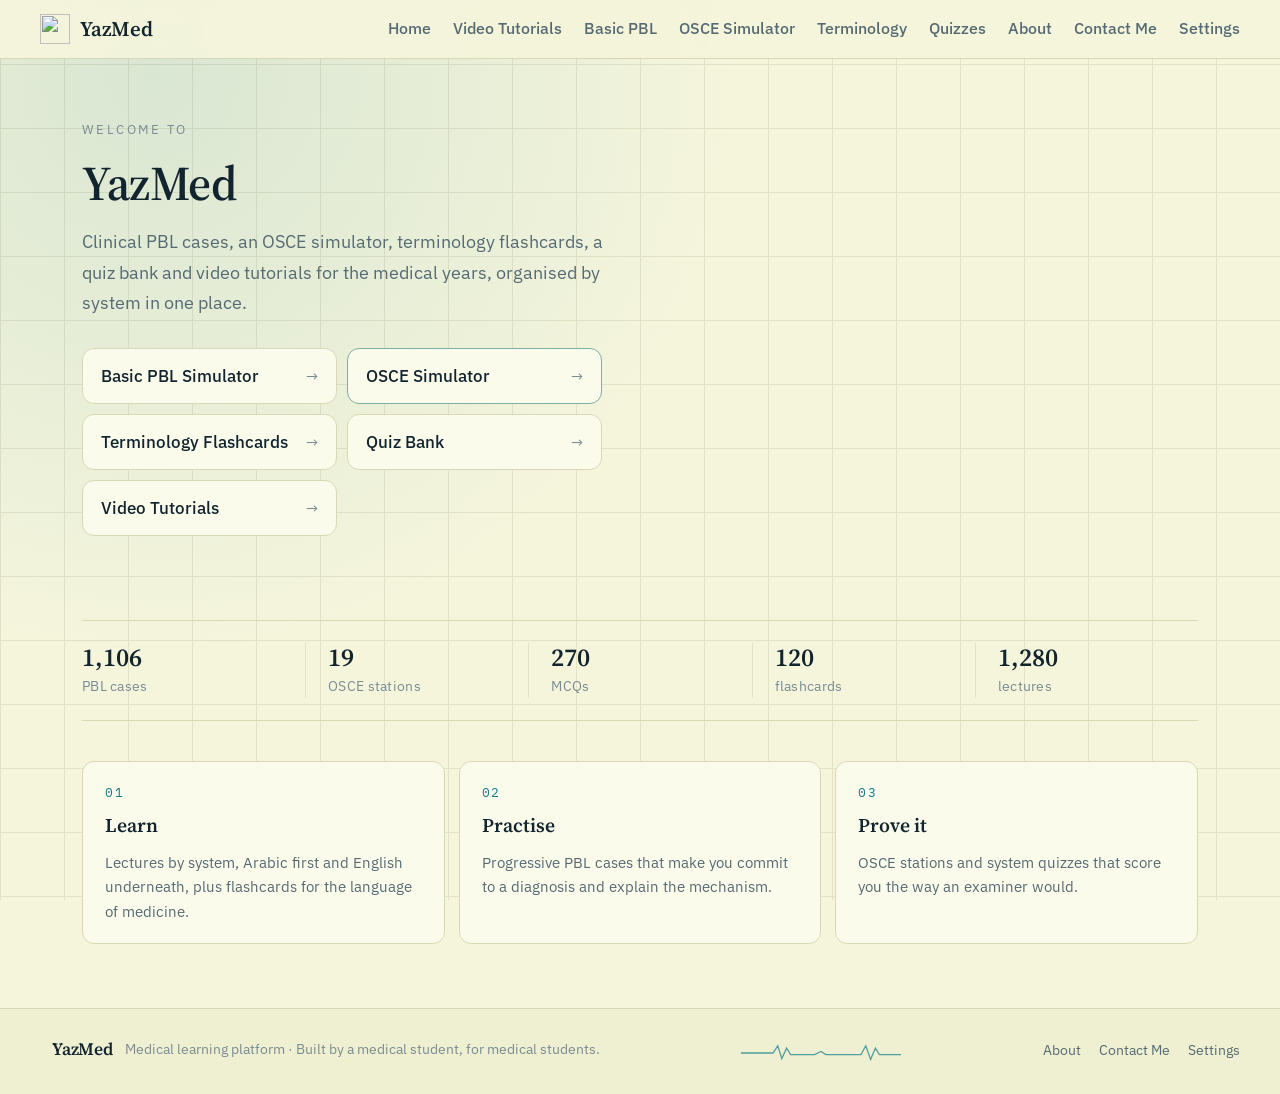
==== commit 1496d131: "Remove landing logo panel, refine Arabic translations, system-language default, add yazmed.site CNAM" ====
--- a/tools/template.html
+++ b/tools/template.html
@@ -23,7 +23,11 @@
           var s = localStorage.getItem('medplat-size');
           if (s === 's' || s === 'l') document.documentElement.setAttribute('data-size', s);
           var l = localStorage.getItem('medplat-lang');
-          document.documentElement.lang = l === 'ar' ? 'ar' : 'en';
+          if (l !== 'ar' && l !== 'en') {
+            var nav = (navigator.languages && navigator.languages[0]) || navigator.language || 'en';
+            l = /^ar\b/i.test(nav) ? 'ar' : 'en';
+          }
+          document.documentElement.lang = l;
           document.documentElement.dir = l === 'ar' ? 'rtl' : 'ltr';
         } catch (e) {}
       })();
@@ -561,12 +565,7 @@
                     <button class="big-btn" onclick="showView('videos')"><span class="big-label" data-i18n="landing.videos">Video Tutorials</span></button>
                 </div>
             </div>
-            <div class="hero-art">
-                <img class="hero-emblem" src="./icon.png" alt="YazMed emblem">
-                <svg class="hero-ecg" viewBox="0 0 600 46" preserveAspectRatio="none" aria-hidden="true">
-                    <path d="M0 32 H120 l14 -18 l10 30 l12 -26 l10 14 H230 l16 -8 l12 8 H340 l14 -22 l12 34 l12 -30 l10 18 H600"></path>
-                </svg>
-            </div>
+
         </div>
         <div class="stats-band">
             <div class="stat"><b>1,106</b><span data-i18n="stats.cases">PBL cases</span></div>
@@ -605,6 +604,17 @@
         <div id="pbl-grid"></div>
     </div>
 
+    <!-- OSCE SIMULATOR VIEW -->
+    <div id="view-osce" class="view" style="display:none;">
+        <button class="back-section" onclick="goBack()">&#8592; <span data-i18n="nav.back">Back</span></button>
+        <div class="top-header-area">
+            <div class="welcome-text" data-i18n="osce.welcome">OSCE simulator</div>
+            <h1 class="main-title" data-i18n="osce.title">Choose a Station</h1>
+            <p class="section-note" data-i18n="osce.note">A virtual patient, focused examination, investigations, a differential and a plan. Every station ends with an examiner scorecard out of 100, pass mark 60.</p>
+        </div>
+        <div id="osce-home-grid" class="osce-home-grid"></div>
+    </div>
+
     <!-- FLASHCARDS VIEW -->
     <div id="view-flash" class="view" style="display:none;">
         <button class="back-section" onclick="goBack()">&#8592; <span data-i18n="nav.back">Back</span></button>
@@ -652,7 +662,7 @@
     <div id="view-about" class="view" style="display:none;">
         <button class="back-section" onclick="goBack()">&#8592; Back</button>
         <h2 class="section-title">About</h2>
-        <div class="about-box"><p>Yazan's Medplat is a free medical study platform built for medical students, by a medical student. Everything for the pre-clinical and clinical years in one place, split into a basic-sciences half and a clinical half:</p><ul><li><b>PBL Simulator</b> - 1,106 clinical cases organised by body system: musculoskeletal, development, general pathology and every physiology system, with up to 4 difficulty levels and progress tracking. It ships as two simulators: the Basic PBL Simulator for progressive pre-clinical cases, and the OSCE Simulator, where the same cases become scored stations with a virtual patient, focused examination, investigations, a differential and an examiner scorecard.</li><li><b>Quiz Bank</b> - 270 MCQs. Basic sciences cover anatomy, physiology, histology, biochemistry, pathology, pharmacology, microbiology and immunology by system; the clinical half covers internal medicine, surgery, paediatrics, obstetrics and gynaecology, and psychiatry. Three levels each.</li><li><b>Video Tutorials</b> - 1,280 lectures, Arabic first and English underneath: Dr Ayman Khanfour and Ninja Nerd for anatomy and histology, Dr Nagi Iskandar and Ninja Nerd for physiology, Dr Hesham Esmat for biochemistry, Dr Abdelmoteal Foda for pharmacology, plus Dr Iman Nabil, Osmosis, Zero To Finals, Dr Matt &amp; Dr Mike and Dirty Medicine.</li></ul><p>The platform is designed by a medical student who knows exactly what studying feels like, so everything here is built to make learning faster, easier and more effective.</p></div>
+        <div class="about-box"><p>YazMed is a free medical study platform built by a medical student for medical students. Everything you need for the pre-clinical and clinical years is in one place, split into a basic-sciences half and a clinical half:</p><ul><li><b>PBL Simulator</b>: 1,106 clinical cases organised by body system: musculoskeletal, development, general pathology and every physiology system, with up to 4 difficulty levels and progress tracking. It ships as two simulators: the Basic PBL Simulator for progressive pre-clinical cases, and the OSCE Simulator, where the same cases become scored stations with a virtual patient, focused examination, investigations, a differential and an examiner scorecard.</li><li><b>Quiz Bank</b>: 270 MCQs. Basic sciences cover anatomy, physiology, histology, biochemistry, pathology, pharmacology, microbiology and immunology by system; the clinical half covers internal medicine, surgery, paediatrics, obstetrics and gynaecology, and psychiatry. Three levels each.</li><li><b>Video Tutorials</b>: 1,280 lectures, Arabic first and English underneath: Dr Ayman Khanfour and Ninja Nerd for anatomy and histology, Dr Nagi Iskandar and Ninja Nerd for physiology, Dr Hesham Esmat for biochemistry, Dr Abdelmoteal Foda for pharmacology, plus Dr Iman Nabil, Osmosis, Zero To Finals, Dr Matt &amp; Dr Mike and Dirty Medicine.</li></ul><p>The platform is designed by a medical student who knows exactly what studying feels like, so everything here is built to make learning faster, easier and more effective.</p></div>
     </div>
 
     <!-- CONTACT VIEW -->
@@ -754,7 +764,7 @@
 
 <script>
 
-// ============ Yazan's Medplat engine ============
+// ============ YazMed engine ============
 const casesData = __CASES__
 const VIDEO_DATA = __VIDEOS__
 const REGION_TITLES = __REGION_TITLES__
@@ -775,7 +785,7 @@
 let lastRegion = null;
 let lastCategory = null;
 
-// ============ Yazan's Medplat engine ============
+// ============ YazMed engine ============
 const SUBJECT_LABELS = {
   anatomy: 'Gross Anatomy', embryology: 'Embryology', histology: 'Histology',
   physiology: 'Physiology', biochemistry: 'Biochemistry', pathology: 'Pathology',
@@ -1529,7 +1539,7 @@
   const chief = (osce.st.chief || '').replace(/\.$/, '');
   osceSay('Hello doctor. ' + (osce.st.persona.age ? 'I am ' + osce.st.persona.age + ' years old. ' : '') +
     t('osce.patientIntro'), 'patient');
-  osceSay(t('osce.note') + ': ' + chief.charAt(0).toUpperCase() + chief.slice(1) + '.', 'system');
+  osceSay(t('osce.presNote') + ': ' + chief.charAt(0).toUpperCase() + chief.slice(1) + '.', 'system');
   osceGo('history');
   window.scrollTo(0, 0);
 }
@@ -1900,94 +1910,96 @@
     'osce.investigations': 'Investigations', 'osce.ddxScore': 'Differential diagnosis',
     'osce.dxScore': 'Final diagnosis', 'osce.mgmtScore': 'Management safety',
     'osce.patientIntro': 'I was asked to come and talk to you about what has been going on.',
-    'osce.note': 'Presentation note', 'osce.confused': 'I am not sure I follow, doctor. Could you ask that another way?',
+    'osce.note': 'A virtual patient, focused examination, investigations, a differential and a plan. Every station ends with an examiner scorecard out of 100, pass mark 60.',
+    'osce.presNote': 'Presentation note', 'osce.confused': 'I am not sure I follow, doctor. Could you ask that another way?',
     'osce.nothing': 'Nothing like that, doctor.', 'osce.nothingElse': 'Nothing else that I noticed.',
     'osce.cannotSay': 'I cannot really say, doctor.', 'osce.redflagAsk': 'Now that you ask: ',
     'footer.tagline': 'Medical learning platform',
     'footer.rights': 'Built by a medical student, for medical students.'
   },
   ar: {
-    'nav.home': 'الرئيسية', 'nav.videos': 'مكتبة الفيديو', 'nav.pbl': 'حالات أساسية',
-    'nav.osce': 'محاكي OSCE', 'nav.quiz': 'بنك الأسئلة', 'nav.flash': 'المصطلحات',
+    'nav.home': 'الرئيسية', 'nav.videos': 'شروحات الفيديو', 'nav.pbl': 'PBL الأساسي',
+    'nav.osce': 'محاكي OSCE', 'nav.quiz': 'الاختبارات', 'nav.flash': 'المصطلحات',
     'nav.about': 'عن المنصة', 'nav.contact': 'اتصل بي', 'nav.settings': 'الإعدادات', 'nav.back': 'رجوع',
     'landing.welcome': 'مرحباً بك في',
     'landing.title': 'YazMed',
-    'landing.sub': 'حالات تعلم قائمة على المشكلات، ومحاكي امتحان سريري، وبطاقات مصطلحات، وبنك أسئلة، ومكتبة فيديو لسنوات الطب، مرتبة حسب الأجهزة في مكان واحد.',
-    'landing.videos': 'مكتبة الفيديو', 'landing.pbl': 'محاكي الحالات الأساسية',
+    'landing.sub': 'حالات PBL سريرية، ومحاكي OSCE، وFlashcards للمصطلحات، وبنك أسئلة، وشروحات فيديو لمراحل الدراسة الطبية، مرتبة كلها حسب الجهاز في مكان واحد.',
+    'landing.videos': 'شروحات الفيديو', 'landing.pbl': 'محاكي PBL الأساسي',
     'landing.osce': 'محاكي OSCE', 'landing.quiz': 'بنك الأسئلة',
-    'landing.flash': 'بطاقات المصطلحات',
-    'stats.cases': 'حالة تدريبية', 'stats.stations': 'محطة OSCE', 'stats.mcqs': 'سؤال اختيار',
-    'stats.cards': 'بطاقة مصطلحات', 'stats.videos': 'محاضرة',
-    'path.learn': 'تعلّم', 'path.learnText': 'محاضرات مرتبة حسب الجهاز، عربي أولاً وإنجليزي تحته، مع بطاقات لمصطلحات الطب.',
-    'path.practise': 'تدرّب', 'path.practiseText': 'حالات متتابعة تُلزمك باختيار التشخيص وشرح الميكانيزم.',
-    'path.prove': 'أثبت', 'path.proveText': 'محطات OSCE وأسئلة الأنظمة التي تقيّمك كما يفعل الممتحن.',
-    'pbl.welcome': 'محاكي الحالات الأساسية', 'pbl.title': 'اختر جهازاً',
-    'pbl.note': 'حالات متتابعة، الميكانيزم قبل التشخيص، تقدم محفوظ لكل مستوى، وتلميحات سقراطية عند التعثر.',
-    'osce.welcome': 'محاكي OSCE', 'osce.title': 'اختر محطة',
-    'osce.note': 'مريض افتراضي، فحص موجّه، فحوصات، تشخيص تفريقي وخطة. كل محطة تنتهي ببطاقة تقييم من مئة، والنجاح عند ستين.',
+    'landing.flash': 'Flashcards للمصطلحات',
+    'stats.cases': 'حالة PBL', 'stats.stations': 'محطة OSCE', 'stats.mcqs': 'سؤال MCQ',
+    'stats.cards': 'Flashcard', 'stats.videos': 'محاضرة',
+    'path.learn': 'تعلّم', 'path.learnText': 'محاضرات مرتبة حسب الجهاز، بالعربية أولاً والإنجليزية تحتها، إلى جانب Flashcards لمصطلحات الطب.',
+    'path.practise': 'تدرّب', 'path.practiseText': 'حالات PBL متدرجة تُجبرك على اختيار التشخيص وشرح الآلية التي تقف خلفه.',
+    'path.prove': 'أثبت', 'path.proveText': 'محطات OSCE واختبارات الأنظمة التي تُقيّمك كما يقيّمك الممتحن.',
+    'pbl.welcome': 'محاكي PBL الأساسي', 'pbl.title': 'اختر الجهاز',
+    'pbl.note': 'حالات PBL متدرجة، والآلية قبل التشخيص، وتقدّم محفوظ لكل مستوى، وتلميحات سقراطية عندما تتعثر.',
+    'osce.welcome': 'محاكي OSCE', 'osce.title': 'اختر المحطة',
+    'osce.note': 'مريض افتراضي، وفحص موجّه، وفحوصات، وتشخيص تفريقي، وخطة علاج. تنتهي كل محطة ببطاقة تقييم من 100 درجة، وعلامة النجاح 60.',
     'quiz.title': 'بنك الأسئلة',
-    'quiz.note': 'أسئلة اختيار من متعدد حسب الجهاز، مقسمة إلى مستويات تُفتح بالتتابع. النصف السريري يغطي مواد العنقود السريري.',
-    'quiz.basic': 'العلوم الأساسية', 'quiz.clinical': 'العلوم السريرية',
-    'video.title': 'مكتبة الفيديو', 'video.basic': 'العلوم الأساسية', 'video.clinical': 'العلوم السريرية',
-    'video.ar': 'محاضرات عربية', 'video.en': 'محاضرات إنجليزية', 'video.topics': 'رجوع إلى الموضوعات',
+    'quiz.note': 'أسئلة MCQ مرتبة حسب الجهاز، بمستويات تُفتح واحداً تلو الآخر. والقسم السريري يغطي المواد التي تقابلها في الجناح الطبي.',
+    'quiz.basic': 'العلوم الأساسية', 'quiz.clinical': 'السريرية',
+    'video.title': 'شروحات الفيديو', 'video.basic': 'العلوم الأساسية', 'video.clinical': 'السريرية',
+    'video.ar': 'محاضرات عربية', 'video.en': 'محاضرات إنجليزية', 'video.topics': 'العودة إلى الموضوعات',
     'video.sections': 'أقسام', 'video.videos': 'فيديو',
-    'flash.title': 'بطاقات المصطلحات',
-    'flash.note': 'لغة الطب في مسارين: بناء المصطلح الأساسي والاستخدام السريري. كل مسار من السنة الأولى إلى السنة النهائية.',
+    'flash.title': 'Flashcards للمصطلحات',
+    'flash.note': 'لغة الطب في مسارين: بناء المصطلح من أصوله، والاستخدام السريري. يبدأ كل مسار من السنة الأولى وينتهي بالسنة الأخيرة.',
     'flash.basic': 'المصطلحات الأساسية', 'flash.clinical': 'المصطلحات السريرية',
-    'flash.level': 'المستوى', 'flash.cards': 'بطاقة', 'flash.known': 'محفوظة',
+    'flash.level': 'المستوى', 'flash.cards': 'بطاقات', 'flash.known': 'محفوظة',
     'flash.flip': 'اقلب البطاقة', 'flash.next': 'التالي', 'flash.prev': 'السابق',
     'flash.markKnown': 'حفظتها', 'flash.knownDone': 'محفوظة', 'flash.shuffle': 'خلط',
-    'flash.reset': 'تصفير التقدم', 'flash.back': 'رجوع إلى المستويات',
+    'flash.reset': 'تصفير التقدم', 'flash.back': 'العودة إلى المستويات',
     'flash.hintFront': 'اضغط البطاقة لإظهار التعريف',
     'flash.hintBack': 'اضغط مرة أخرى لإخفاء التعريف',
-    'flash.empty': 'لا توجد بطاقات في هذا المستوى بعد.',
+    'flash.empty': 'لا توجد Flashcards في هذا المستوى بعد.',
     'settings.title': 'الإعدادات',
-    'settings.note': 'اللغة والمظهر وأدوات الدراسة. كل شيء يُحفظ في هذا المتصفح فقط.',
-    'settings.language': 'اللغة', 'settings.langHint': 'لغة الواجهة. نصوص الحالات والأسئلة تبقى بالإنجليزية.',
+    'settings.note': 'اللغة والمظهر وأدوات الدراسة. كل شيء محفوظ في هذا المتصفح وحده.',
+    'settings.language': 'اللغة', 'settings.langHint': 'لغة الواجهة فقط. نصوص الحالات والأسئلة تبقى بالإنجليزية.',
     'settings.theme': 'المظهر', 'settings.themeSystem': 'النظام', 'settings.themeLight': 'فاتح', 'settings.themeDark': 'داكن',
-    'settings.themeHint': 'خيار النظام يتبع إعداد جهازك. الفاتح يستخدم خلفية ورقية دافئة.',
+    'settings.themeHint': 'خيار النظام يتبع إعداد جهازك. والمظهر الفاتح يستخدم خلفية ورقية دافئة.',
     'settings.size': 'حجم الخط', 'settings.sizeS': 'صغير', 'settings.sizeM': 'متوسط', 'settings.sizeL': 'كبير',
-    'settings.sizeHint': 'يُطبق على الموقع كله فوراً.',
-    'settings.ai': 'واجهة الذكاء الاصطناعي للمريض والممتحن',
-    'settings.aiHint': 'اختياري. أي واجهة متوافقة مع OpenAI. إذا تُركت فارغة يعمل الرد المدمج دون إنترنت.',
-    'settings.endpoint': 'الرابط', 'settings.key': 'المفتاح', 'settings.model': 'الموديل',
+    'settings.sizeHint': 'يُطبّق على الموقع كله فوراً.',
+    'settings.ai': 'إعدادات AI لمريض OSCE والممتحن',
+    'settings.aiHint': 'اختياري. نقطة chat متوافقة مع OpenAI. اتركها فارغة ليعمل الرد المدمج دون اتصال بالإنترنت.',
+    'settings.endpoint': 'الرابط', 'settings.key': 'مفتاح API', 'settings.model': 'Model',
     'settings.save': 'حفظ', 'settings.saved': 'تم الحفظ.',
-    'settings.data': 'تقدمك', 'settings.dataHint': 'يمسح ما يحفظه هذا المتصفح عن تقدمك الدراسي.',
-    'settings.resetPbl': 'تصفير الحالات', 'settings.resetOsce': 'تصفير محطات OSCE',
-    'settings.resetFlash': 'تصفير البطاقات', 'settings.resetAll': 'تصفير الكل',
+    'settings.data': 'تقدّمك', 'settings.dataHint': 'يمسح كل ما يحفظه هذا المتصفح عن تقدّمك الدراسي.',
+    'settings.resetPbl': 'تصفير تقدّم PBL', 'settings.resetOsce': 'تصفير محطات OSCE',
+    'settings.resetFlash': 'تصفير Flashcards', 'settings.resetAll': 'تصفير كل شيء',
     'settings.resetDone': 'تم المسح.',
     'case.level': 'المستوى', 'case.answered': 'تمت الإجابة', 'case.correct': 'صحيح', 'case.wrong': 'خطأ',
     'case.accuracy': 'الدقة', 'case.overall': 'الإجمالي', 'case.spotOn': 'إجابة صحيحة.',
     'case.incorrect': 'إجابة خاطئة.', 'case.next': 'الحالة التالية', 'case.tutor': 'اطلب تلميحاً من المدرّس',
-    'case.objective': 'هدف التعلم: اشرح الميكانيزم وراء هذا العرض وبرّر تشخيصك مقابل البدائل.',
-    'case.objectiveQ': 'هدف التعلم: طبّق المبدأ العلمي وراء هذا السؤال لا مجرد حفظ المعلومة.',
-    'case.patientFile': 'ملف المريض', 'case.question': 'سؤال',
+    'case.objective': 'الهدف التعليمي: اشرح الآلية وراء هذا العرض السريري، وبرّر تشخيصك مقابل البدائل الأخرى.',
+    'case.objectiveQ': 'الهدف التعليمي: طبّق المبدأ العلمي الكامن وراء هذا السؤال، لا مجرد معلومة محفوظة.',
+    'case.patientFile': 'ملف المريض', 'case.question': 'السؤال',
     'case.levelComplete': 'اكتمل المستوى', 'case.sectionDone': 'اكتمل القسم',
-    'case.retryLevel': 'إعادة المستوى', 'case.nextLevel': 'المستوى التالي', 'case.backHome': 'رجوع للرئيسية',
+    'case.retryLevel': 'إعادة المستوى', 'case.nextLevel': 'المستوى التالي', 'case.backHome': 'العودة إلى الرئيسية',
     'case.retrySection': 'إعادة القسم', 'case.totalAnswered': 'إجمالي الإجابات',
-    'case.socratic': 'سؤال سقراطي', 'case.reasoning': 'اكشف الاستدلال',
+    'case.socratic': 'سؤال سقراطي', 'case.reasoning': 'إظهار الاستدلال',
     'osce.station': 'محطة OSCE', 'osce.history': 'القصة المرضية', 'osce.exam': 'الفحص',
     'osce.ix': 'الفحوصات', 'osce.ddx': 'التشخيص التفريقي', 'osce.plan': 'التشخيص والخطة',
     'osce.ask': 'اسأل', 'osce.submit': 'إنهاء المحطة', 'osce.retry': 'إعادة المحطة',
-    'osce.newPatient': 'مريض جديد، نفس القسم', 'osce.backStations': 'رجوع إلى المحطات',
-    'osce.aiSettings': 'إعدادات الذكاء', 'osce.pickDx': 'اختر تشخيصك',
-    'osce.hintHistory': 'اسأل بالكتابة أو اختر سؤالاً جاهزاً. فحص العلامات الخطرة هو الخطوة التي ينساها معظم الطلاب.',
+    'osce.newPatient': 'مريض جديد، نفس القسم', 'osce.backStations': 'العودة إلى المحطات',
+    'osce.aiSettings': 'إعدادات AI', 'osce.pickDx': 'اختر تشخيصك',
+    'osce.hintHistory': 'اسأل بالكتابة أو اضغط على سؤال جاهز. فحص علامات الخطر هو الخطوة التي ينساها أغلب الطلاب.',
     'osce.hintExam': 'اطلب فقط الفحوصات التي ستجريها فعلاً.',
-    'osce.hintIx': 'كل فحص غير ضروري يُذكر في التقييم.',
-    'osce.hintDdx': 'اختر حتى ثلاثة، الأرجح أولاً.',
+    'osce.hintIx': 'كل فحص غير ضروري يُسجَّل في بطاقة التقييم.',
+    'osce.hintDdx': 'اختر ثلاثة على الأكثر، والأرجح أولاً.',
     'osce.hintPlan': 'التزم بتشخيص واحد وخطة آمنة.',
-    'osce.qPh': 'اسأل المريض سؤالاً', 'osce.planPh': 'خطة العلاج: الخطوات الفورية، العلاج، الإحالة، وشبكة الأمان',
-    'osce.reasonPh': 'الاستدلال (اختياري)', 'osce.model': 'الإجابة النموذجية', 'osce.safe': 'التدبير الآمن',
-    'osce.notes': 'ملاحظات الممتحن', 'osce.clean': 'لا شيء فاتك. محطة نظيفة.',
+    'osce.qPh': 'اسأل المريض سؤالاً', 'osce.planPh': 'خطة التدبير: الإجراءات الفورية، والعلاج، والإحالة، وشبكة الأمان',
+    'osce.reasonPh': 'الاستدلال (اختياري)', 'osce.model': 'الإجابة النموذجية', 'osce.safe': 'تدبير آمن',
+    'osce.notes': 'ملاحظات الممتحن', 'osce.clean': 'لم يفتك شيء. محطة نظيفة.',
     'osce.pass': 'ناجح', 'osce.fail': 'لم تصل إلى النجاح بعد',
-    'osce.historyCoverage': 'تغطية القصة', 'osce.redflags': 'العلامات الخطرة', 'osce.examination': 'الفحص',
+    'osce.historyCoverage': 'تغطية القصة المرضية', 'osce.redflags': 'علامات الخطر', 'osce.examination': 'الفحص',
     'osce.investigations': 'الفحوصات', 'osce.ddxScore': 'التشخيص التفريقي',
     'osce.dxScore': 'التشخيص النهائي', 'osce.mgmtScore': 'سلامة التدبير',
-    'osce.patientIntro': 'طُلب مني أن آتي وأتحدث معك عمّا يجري.',
-    'osce.note': 'ملاحظة العرض', 'osce.confused': 'لم أفهم تماماً يا دكتور، هل يمكنك صياغة السؤال بطريقة أخرى؟',
+    'osce.patientIntro': 'طلبوا مني أن آتي وأتحدث معك عمّا يجري معي.',
+    'osce.note': 'مريض افتراضي، وفحص موجّه، وفحوصات، وتشخيص تفريقي، وخطة. تنتهي كل محطة ببطاقة تقييم من 100 درجة، وعلامة النجاح 60.',
+    'osce.presNote': 'ملاحظة العرض', 'osce.confused': 'لم أفهم قصدك تماماً يا دكتور، هل يمكنك إعادة السؤال بصيغة أخرى؟',
     'osce.nothing': 'لا شيء من هذا يا دكتور.', 'osce.nothingElse': 'لا شيء آخر لاحظته.',
     'osce.cannotSay': 'لا أستطيع الجزم يا دكتور.', 'osce.redflagAsk': 'بما أنك سألت: ',
-    'footer.tagline': 'منصة التعلم الطبي',
+    'footer.tagline': 'منصة للتعلّم الطبي',
     'footer.rights': 'بناها طالب طب لطلاب الطب.'
   }
 };
@@ -2028,7 +2040,6 @@
   document.querySelectorAll('[data-i18n-ph]').forEach(el => {
     el.setAttribute('placeholder', t(el.getAttribute('data-i18n-ph')));
   });
-  try { localStorage.setItem('medplat-lang', LANG); } catch (e) {}
   if (typeof refreshAll === 'function') refreshAll();
 }
 
@@ -2082,7 +2093,7 @@
       '<button class="danger-btn" onclick="resetStore(\'*\')">' + t('settings.resetAll') + '</button></div></div>';
 }
 
-function setLang(l) { applyLang(l); }
+function setLang(l) { applyLang(l); try { localStorage.setItem('medplat-lang', l === 'ar' ? 'ar' : 'en'); } catch (e) {} }
 function setTheme(v) { applyTheme(v); renderSettings(); }
 function setSize(v) { applySize(v); renderSettings(); }
 function saveAi() {
@@ -2246,7 +2257,12 @@
 renderOsceHome();
 updateHomeStatuses();
 renderFlash();
-applyLang(localStorage.getItem('medplat-lang') || 'en');
+applyLang((function () {
+  var saved = localStorage.getItem('medplat-lang');
+  if (saved === 'ar' || saved === 'en') return saved;
+  var nav = (navigator.languages && navigator.languages[0]) || navigator.language || 'en';
+  return /^ar\b/i.test(nav) ? 'ar' : 'en';
+})());
 applyTheme(localStorage.getItem('medplat-theme') || 'system');
 applySize(localStorage.getItem('medplat-size') || 'm');
 var homeBtn = document.querySelector('.nav-btn[data-view="landing"]');
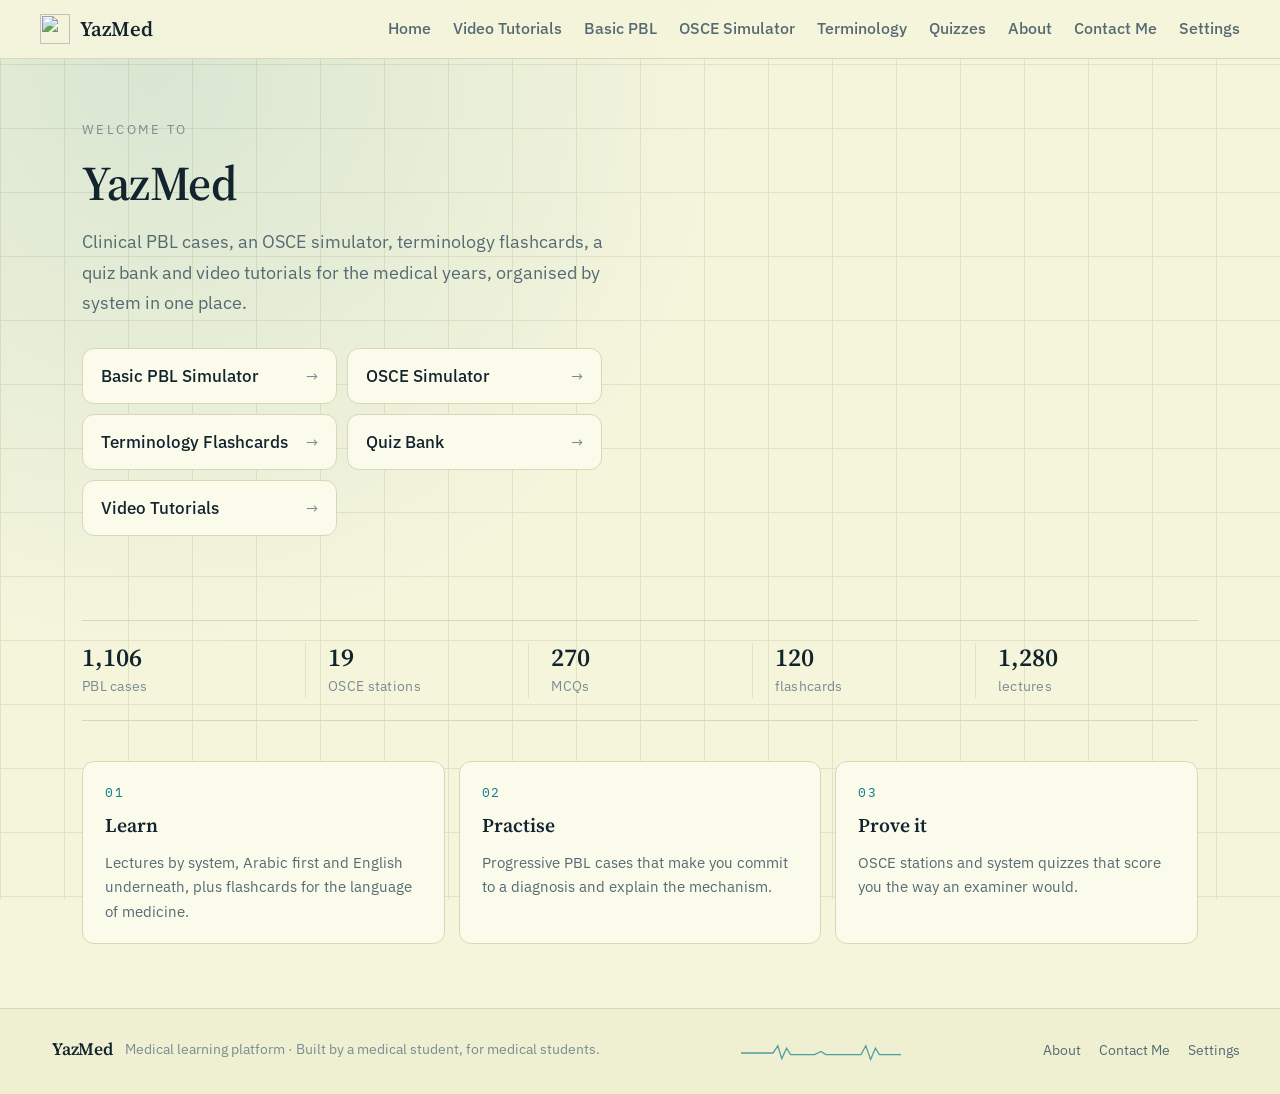
==== commit f087aa70: "Make OSCE landing button match the other buttons" ====
--- a/tools/template.html
+++ b/tools/template.html
@@ -253,7 +253,6 @@
         html[dir="rtl"] .big-btn::after { content: "\2190"; }
         .big-btn:hover::after { color: var(--accent); transform: translateX(3px); }
         .big-label { font-weight: 500; font-size: .98rem; }
-        .big-btn-primary { border-color: color-mix(in srgb, var(--accent) 45%, var(--line)); }
 
         .stats-band {
             display: grid; grid-template-columns: repeat(auto-fit, minmax(150px, 1fr));
@@ -460,7 +459,10 @@
         .flash-ar { color: var(--accent-2); font-size: 1.05rem; font-family: 'IBM Plex Sans Arabic', sans-serif; direction: rtl; }
         .flash-def { color: var(--muted); font-size: 1rem; line-height: 1.75; max-width: 52ch; }
         .flash-hint { color: var(--dim); font-size: .78rem; letter-spacing: .1em; text-transform: uppercase; position: absolute; bottom: 16px; inset-inline-start: 0; inset-inline-end: 0; text-align: center; }
-        .flash-toolbar { display: flex; gap: 8px; flex-wrap: wrap; justify-content: center; }
+        .flash-toolbar { display: flex; gap: 10px; flex-wrap: nowrap; justify-content: space-between; width: 100%; max-width: 420px; }
+        .flash-shuffle { margin-inline-start: auto; background: none; border: 1px solid var(--line); border-radius: 999px; padding: 4px 12px; font-size: .76rem; color: var(--dim); cursor: pointer; }
+        .flash-shuffle:hover { color: var(--text); border-color: var(--accent); }
+        .flash-shuffle.on { color: var(--accent); border-color: var(--accent); background: var(--accent-soft); }
         .flash-btn { background: var(--surface); border: 1px solid var(--line); border-radius: 8px; padding: 10px 18px; color: var(--muted); font-size: .87rem; transition: border-color .15s ease, color .15s ease; }
         .flash-btn:hover { color: var(--text); border-color: var(--accent); }
         .flash-btn.primary { border-color: var(--accent); color: var(--accent); }
@@ -559,7 +561,7 @@
                 <p class="welcome-sub" data-i18n="landing.sub">Clinical PBL cases, an OSCE simulator, terminology flashcards, a quiz bank and video tutorials for the medical years, organised by system in one place.</p>
                 <div class="big-buttons">
                     <button class="big-btn" onclick="showView('pbl')"><span class="big-label" data-i18n="landing.pbl">Basic PBL Simulator</span></button>
-                    <button class="big-btn big-btn-primary" onclick="showView('osce')"><span class="big-label" data-i18n="landing.osce">OSCE Simulator</span></button>
+                    <button class="big-btn" onclick="showView('osce')"><span class="big-label" data-i18n="landing.osce">OSCE Simulator</span></button>
                     <button class="big-btn" onclick="showView('flash')"><span class="big-label" data-i18n="landing.flash">Terminology Flashcards</span></button>
                     <button class="big-btn" onclick="showView('quiz')"><span class="big-label" data-i18n="landing.quiz">Quiz Bank</span></button>
                     <button class="big-btn" onclick="showView('videos')"><span class="big-label" data-i18n="landing.videos">Video Tutorials</span></button>
@@ -625,6 +627,13 @@
             <button class="track-tab" data-track="clinical" data-i18n="flash.clinical" onclick="setFlashTrack('clinical', this)">Clinical terminology</button>
         </div>
         <div id="flash-root"></div>
+    </div>
+
+    <!-- FLASHCARD LEVEL VIEW -->
+    <div id="view-flash-level" class="view" style="display:none;">
+        <button class="back-section" onclick="flashBack()">&#8592; <span data-i18n="nav.back">Back</span></button>
+        <h2 class="section-title" id="flash-level-title"></h2>
+        <div id="flash-level-root"></div>
     </div>
 
     <!-- SETTINGS VIEW -->
@@ -835,13 +844,14 @@
   $('simulator-screen').style.display = 'none';
   currentView = name;
   document.querySelectorAll('.nav-btn').forEach(b => b.classList.remove('active'));
-  const btn = document.querySelector('.nav-btn[data-view="' + name + '"]');
+  const btn = document.querySelector('.nav-btn[data-view="' + (name === 'flash-level' ? 'flash' : name) + '"]');
   if (btn) btn.classList.add('active');
   if (name === 'quiz') { renderQuizGrid(); updateHomeStatuses(); }
   if (name === 'pbl') renderPblHome();
   if (name === 'videos') renderVideos();
   if (name === 'osce') renderOsceHome();
   if (name === 'flash') renderFlash();
+  if (name === 'flash-level') renderFlashLevel();
   if (name === 'settings') renderSettings();
   window.scrollTo(0, 0);
 }
@@ -852,6 +862,7 @@
 }
 
 function goBack() {
+  if (currentView === 'flash-level') { flashBack(); return; }
   if (currentView === 'videos') {
     if (vidsState.section) { vidsState.section = null; renderVideos(); return; }
     if (vidsState.subject) { vidsState.subject = null; renderVideos(); return; }
@@ -1265,13 +1276,13 @@
 ];
 
 const EXAM_SYSTEMS = [
-  { key: 'general', label: 'General inspection', re: /(pallor|jaundice|cyanosis|clubbing|lymph|weight|cachexia|distress|sweat)/i },
-  { key: 'vitals', label: 'Vital signs', re: /(blood pressure|bp\b|pulse|tachycard|bradycard|hypotens|hypertens|fever|temperature|respiratory rate|saturat|shock)/i },
-  { key: 'local', label: 'Local examination', re: /(swelling|lump|tender|tenderness|erythema|warm|deformity|effusion|restrict|range of motion|crepitus|mass|scar)/i },
-  { key: 'neuro', label: 'Neurological examination', re: /(sensat|sensory|numb|reflex|power|weakness|paresis|tone|proprioce|nerve|dermatome|gait|coordination)/i },
-  { key: 'vascular', label: 'Vascular examination', re: /(pulse|pulseless|capillary|venous|arterial|bruit|doppler|ulcer|oedema|edema)/i },
-  { key: 'cardioresp', label: 'Cardiorespiratory examination', re: /(murmur|heart sound|breath sound|crepitation|crackles|wheeze|rub|jvp|pericard|lung|chest)/i },
-  { key: 'abdominal', label: 'Abdominal examination', re: /(abdomen|abdominal|epigastric|hepatomegaly|splenomegaly|guarding|rigidity|bowel sound|distension)/i }
+  { key: 'general', label: 'General inspection', re: /(general|inspection|pallor|jaundice|cyanosis|clubbing|lymph|weight|cachexia|distress|sweat)/i },
+  { key: 'vitals', label: 'Vital signs', re: /(vital|blood pressure|bp\b|pulse|tachycard|bradycard|hypotens|hypertens|fever|temperature|respiratory rate|saturat|shock)/i },
+  { key: 'local', label: 'Local examination', re: /(local|swelling|lump|tender|tenderness|erythema|warm|deformity|effusion|restrict|range of motion|crepitus|mass|scar)/i },
+  { key: 'neuro', label: 'Neurological examination', re: /(neuro|nervous|sensat|sensory|numb|reflex|power|weakness|paresis|tone|proprioce|nerve|dermatome|gait|coordination)/i },
+  { key: 'vascular', label: 'Vascular examination', re: /(vascular|pulse|pulseless|capillary|venous|arterial|bruit|doppler|ulcer|oedema|edema)/i },
+  { key: 'cardioresp', label: 'Cardiorespiratory examination', re: /(cardiovascular|cardio|heart|lung|chest|respir|murmur|heart sound|breath sound|crepitation|crackles|wheeze|rub|jvp|pericard)/i },
+  { key: 'abdominal', label: 'Abdominal examination', re: /(abdom|stomach|liver|gut|epigastric|hepatomegaly|splenomegaly|guarding|rigidity|bowel sound|distension)/i }
 ];
 
 const IX_MENU = [
@@ -1612,6 +1623,46 @@
   renderOscePanel();
 }
 
+function osceTypedExam() {
+  const input = $('osce-q');
+  if (!input) return;
+  const q = input.value.trim();
+  if (!q) return;
+  input.value = '';
+  osceSay(q, 'you');
+  const priority = ['cardioresp', 'abdominal', 'neuro', 'vascular', 'vitals', 'general', 'local'];
+  const matches = EXAM_SYSTEMS.filter(x => x.re.test(q));
+  const sys = priority.map(k => matches.find(m => m.key === k)).find(Boolean);
+  if (!sys) {
+    osceSay('Please name the examination you want to perform, for example: examine the cardiovascular system.', 'system');
+    renderOscePanel();
+    return;
+  }
+  osce.examDone[sys.key] = true;
+  const found = osce.st.exam[sys.key] || [];
+  osceSay('Examination: ' + sys.label + '. ' + (found.length ? found.join(' ') : 'No abnormality detected.'), 'system');
+  renderOscePanel();
+}
+
+function osceTypedIx() {
+  const input = $('osce-q');
+  if (!input) return;
+  const q = input.value.trim();
+  if (!q) return;
+  input.value = '';
+  osceSay(q, 'you');
+  const item = IX_MENU.find(x => x.re.test(q));
+  if (!item) {
+    osceSay('Please name the investigation you want, for example: request a CT scan or blood tests.', 'system');
+    renderOscePanel();
+    return;
+  }
+  if (!osce.ixOrdered.some(i => i.key === item.key)) osce.ixOrdered.push({ key: item.key, label: item.label });
+  const hit = osce.st.investigations.find(i => i.key === item.key);
+  osceSay('Investigation: ' + item.label + '. ' + (hit ? hit.result : 'Normal or non-contributory.'), 'system');
+  renderOscePanel();
+}
+
 function osceExamine(key) {
   const sys = EXAM_SYSTEMS.find(x => x.key === key);
   if (!sys) return;
@@ -1762,16 +1813,15 @@
   if (step === 'history') {
     html += '<div class="osce-hintrow">' + t('osce.hintHistory') + '</div>' +
       '<div class="osce-inputrow"><input id="osce-q" placeholder="' + t('osce.qPh') + '" onkeydown="if(event.key===\'Enter\')osceAsk()">' +
-      '<button class="osce-send" onclick="osceAsk()">' + t('osce.ask') + '</button></div>' +
-      '<div class="osce-chips">' + OSCE_INTENTS.slice(0, 9).map(i =>
-        '<button class="osce-chip" onclick="osceQuick(\'' + i.key + '\')">' + i.label + '</button>').join('') +
-      '<button class="osce-chip osce-chip-flag" onclick="osceQuick(\'redflags\')">Screen for red flags</button></div>';
+      '<button class="osce-send" onclick="osceAsk()">' + t('osce.ask') + '</button></div>';
   } else if (step === 'exam') {
-    html += '<div class="osce-hintrow">' + t('osce.hintExam') + '</div><div class="osce-chips">' +
-      EXAM_SYSTEMS.map(x => '<button class="osce-chip' + (osce.examDone[x.key] ? ' picked' : '') + '" onclick="osceExamine(\'' + x.key + '\')">' + x.label + '</button>').join('') + '</div>';
+    html += '<div class="osce-hintrow">' + t('osce.hintExam') + '</div>' +
+      '<div class="osce-inputrow"><input id="osce-q" placeholder="' + t('osce.examPh') + '" onkeydown="if(event.key===\'Enter\')osceTypedExam()">' +
+      '<button class="osce-send" onclick="osceTypedExam()">' + t('osce.ask') + '</button></div>';
   } else if (step === 'ix') {
-    html += '<div class="osce-hintrow">' + t('osce.hintIx') + '</div><div class="osce-chips">' +
-      IX_MENU.map(x => '<button class="osce-chip' + (osce.ixOrdered.some(i => i.key === x.key) ? ' picked' : '') + '" onclick="osceOrderIx(\'' + x.key + '\')">' + x.label + '</button>').join('') + '</div>';
+    html += '<div class="osce-hintrow">' + t('osce.hintIx') + '</div>' +
+      '<div class="osce-inputrow"><input id="osce-q" placeholder="' + t('osce.ixPh') + '" onkeydown="if(event.key===\'Enter\')osceTypedIx()">' +
+      '<button class="osce-send" onclick="osceTypedIx()">' + t('osce.ask') + '</button></div>';
   } else if (step === 'ddx') {
     html += '<div class="osce-hintrow">' + t('osce.hintDdx') + '</div><div class="osce-chips">' +
       s.ddx.map(o => '<button class="osce-chip' + (osce.ddx.indexOf(o) >= 0 ? ' picked' : '') + '" onclick="osceToggleDdx(this.dataset.o,this)" data-o="' + esc(o) + '">' + esc(o) + '</button>').join('') +
@@ -1902,7 +1952,7 @@
     'osce.hintIx': 'Every unnecessary test is named on the scorecard.',
     'osce.hintDdx': 'Pick up to three, most likely first.',
     'osce.hintPlan': 'Commit to one diagnosis and a safe plan.',
-    'osce.qPh': 'Ask the patient a question', 'osce.planPh': 'Management plan: immediate steps, treatment, referral, safety net',
+    'osce.qPh': 'Ask the patient a question', 'osce.examPh': 'Type an examination to perform, for example: examine the heart and lungs', 'osce.ixPh': 'Type an investigation to request, for example: request a CT scan', 'osce.planPh': 'Management plan: immediate steps, treatment, referral, safety net',
     'osce.reasonPh': 'Reasoning (optional)', 'osce.model': 'Model answer', 'osce.safe': 'Safe management',
     'osce.notes': 'Examiner notes', 'osce.clean': 'Nothing missed. Clean station.',
     'osce.pass': 'Pass', 'osce.fail': 'Not yet a pass',
@@ -1987,7 +2037,7 @@
     'osce.hintIx': 'كل فحص غير ضروري يُسجَّل في بطاقة التقييم.',
     'osce.hintDdx': 'اختر ثلاثة على الأكثر، والأرجح أولاً.',
     'osce.hintPlan': 'التزم بتشخيص واحد وخطة آمنة.',
-    'osce.qPh': 'اسأل المريض سؤالاً', 'osce.planPh': 'خطة التدبير: الإجراءات الفورية، والعلاج، والإحالة، وشبكة الأمان',
+    'osce.qPh': 'اسأل المريض سؤالاً', 'osce.examPh': 'اكتب الفحص الذي تريد إجراءه، مثل: فحص القلب والرئتين', 'osce.ixPh': 'اكتب الفحص المطلوب، مثل: طلب أشعة مقطعية', 'osce.planPh': 'خطة التدبير: الإجراءات الفورية، والعلاج، والإحالة، وشبكة الأمان',
     'osce.reasonPh': 'الاستدلال (اختياري)', 'osce.model': 'الإجابة النموذجية', 'osce.safe': 'تدبير آمن',
     'osce.notes': 'ملاحظات الممتحن', 'osce.clean': 'لم يفتك شيء. محطة نظيفة.',
     'osce.pass': 'ناجح', 'osce.fail': 'لم تصل إلى النجاح بعد',
@@ -2125,7 +2175,7 @@
 
 // ---------- flashcards ----------
 const FLASH_KEY = 'medplat-flash-v1';
-let flashState = { track: 'basic', level: null, idx: 0, flipped: false, known: {} };
+let flashState = { track: 'basic', level: null, idx: 0, flipped: false, shuffled: false, known: {} };
 
 function flashStore() {
   try { return JSON.parse(localStorage.getItem(FLASH_KEY) || '{}'); } catch (e) { return {}; }
@@ -2146,10 +2196,10 @@
   if (set.has(flashState.idx)) set.delete(flashState.idx); else set.add(flashState.idx);
   store[k] = Array.from(set);
   flashSave(store);
-  renderFlash();
+  renderFlashLevel();
 }
 function setFlashTrack(track, btn) {
-  flashState = { track: track, level: null, idx: 0, flipped: false, known: {} };
+  flashState = { track: track, level: null, idx: 0, flipped: false, shuffled: flashState.shuffled, known: {} };
   document.querySelectorAll('#view-flash .track-tab').forEach(b => b.classList.remove('active'));
   if (btn) btn.classList.add('active');
   renderFlash();
@@ -2158,37 +2208,46 @@
   flashState.level = level;
   flashState.idx = 0;
   flashState.flipped = false;
-  renderFlash();
+  flashState.shuffled = false;
+  paint('flash-level');
 }
 function flashBack() {
   flashState.level = null;
-  renderFlash();
-}
-function flashFlip() { flashState.flipped = !flashState.flipped; renderFlash(); }
+  flashState.shuffled = false;
+  paint('flash');
+}
+function flashFlip() { flashState.flipped = !flashState.flipped; renderFlashLevel(); }
 function flashNext(delta) {
   const set = FLASH[flashState.track][flashState.level];
   if (!set) return;
   const n = set.cards.length;
   flashState.idx = (flashState.idx + delta + n) % n;
   flashState.flipped = false;
-  renderFlash();
+  renderFlashLevel();
 }
 function flashShuffle() {
   const set = FLASH[flashState.track][flashState.level];
   if (!set) return;
-  for (let i = set.cards.length - 1; i > 0; i--) {
-    const j = Math.floor(Math.random() * (i + 1));
-    const tmp = set.cards[i]; set.cards[i] = set.cards[j]; set.cards[j] = tmp;
+  if (!set._original) set._original = set.cards.slice();
+  if (!flashState.shuffled) {
+    for (let i = set.cards.length - 1; i > 0; i--) {
+      const j = Math.floor(Math.random() * (i + 1));
+      const tmp = set.cards[i]; set.cards[i] = set.cards[j]; set.cards[j] = tmp;
+    }
+    flashState.shuffled = true;
+  } else {
+    set.cards = set._original.slice();
+    flashState.shuffled = false;
   }
   flashState.idx = 0;
   flashState.flipped = false;
-  renderFlash();
+  renderFlashLevel();
 }
 function flashResetLevel() {
   const store = flashStore();
   delete store[flashState.track + '/' + flashState.level];
   flashSave(store);
-  renderFlash();
+  renderFlashLevel();
 }
 
 function renderFlash() {
@@ -2196,20 +2255,26 @@
   if (!root) return;
   const track = FLASH[flashState.track];
   if (!track) { root.innerHTML = '<p class="vid-note">' + t('flash.empty') + '</p>'; return; }
-  if (!flashState.level) {
-    const store = flashStore();
-    let html = '<div class="flash-grid">';
-    Object.keys(track).forEach(level => {
-      const set = track[level];
-      const known = (store[flashState.track + '/' + level] || []).length;
-      html += '<button class="flash-level" onclick="openFlashLevel(\'' + level + '\')">' +
-        t('flash.level') + ' ' + level.replace('level', '') + ' · ' + esc((LANG === 'ar' && set.name_ar) ? set.name_ar : set.name) +
-        '<span class="flash-count">' + set.cards.length + ' ' + t('flash.cards') + ' · ' + known + ' ' + t('flash.known') + '</span></button>';
-    });
-    root.innerHTML = html + '</div>';
-    return;
-  }
-  const set = track[flashState.level];
+  const store = flashStore();
+  let html = '<div class="flash-grid">';
+  Object.keys(track).forEach(level => {
+    const set = track[level];
+    const known = (store[flashState.track + '/' + level] || []).length;
+    html += '<button class="flash-level" onclick="openFlashLevel(\'' + level + '\')">' +
+      t('flash.level') + ' ' + level.replace('level', '') + ' · ' + esc((LANG === 'ar' && set.name_ar) ? set.name_ar : set.name) +
+      '<span class="flash-count">' + set.cards.length + ' ' + t('flash.cards') + ' · ' + known + ' ' + t('flash.known') + '</span></button>';
+  });
+  root.innerHTML = html + '</div>';
+}
+
+function renderFlashLevel() {
+  const root = $('flash-level-root');
+  if (!root) return;
+  const track = FLASH[flashState.track];
+  const set = track && track[flashState.level];
+  const title = $('flash-level-title');
+  if (title) title.textContent = t('flash.level') + ' ' + (flashState.level || '').replace('level', '') +
+    ' · ' + (set ? ((LANG === 'ar' && set.name_ar) ? set.name_ar : set.name) : '');
   if (!set || !set.cards.length) { root.innerHTML = '<p class="vid-note">' + t('flash.empty') + '</p>'; return; }
   const cards = set.cards;
   const card = cards[flashState.idx] || cards[0];
@@ -2218,25 +2283,20 @@
   const pct = Math.round((known.size / cards.length) * 100);
   root.innerHTML =
     '<div class="flash-card-wrap">' +
-      '<div class="flash-progress"><div class="flash-meta"><span>' + esc((LANG === 'ar' && set.name_ar) ? set.name_ar : set.name) + '</span>' +
-        '<span>' + (flashState.idx + 1) + ' / ' + cards.length + ' · ' + known.size + ' ' + t('flash.known') + '</span></div>' +
+      '<div class="flash-progress"><div class="flash-meta"><span>' + (flashState.idx + 1) + ' / ' + cards.length + ' · ' + known.size + ' ' + t('flash.known') + '</span>' +
+        '<button class="flash-shuffle' + (flashState.shuffled ? ' on' : '') + '" onclick="flashShuffle()" title="' + t('flash.shuffle') + '">' + t('flash.shuffle') + '</button></div>' +
         '<div class="progress-track"><div class="progress-fill" style="width:' + pct + '%"></div></div></div>' +
       '<div class="flash-card" onclick="flashFlip()">' +
         '<div class="flash-term">' + esc(card.term) + '</div>' +
-        (card.ar ? '<div class="flash-ar">' + esc(card.ar) + '</div>' : '') +
         (flashState.flipped
           ? '<div class="flash-def">' + esc(card.definition) + '</div>'
           : '<div class="flash-hint">' + t('flash.hintFront') + '</div>') +
       '</div>' +
       '<div class="flash-toolbar">' +
         '<button class="flash-btn" onclick="flashNext(-1)">' + t('flash.prev') + '</button>' +
-        '<button class="flash-btn primary" onclick="flashFlip()">' + t('flash.flip') + '</button>' +
         '<button class="flash-btn ' + (isKnown ? 'known' : '') + '" onclick="flashMarkKnown()">' +
           (isKnown ? t('flash.knownDone') : t('flash.markKnown')) + '</button>' +
         '<button class="flash-btn" onclick="flashNext(1)">' + t('flash.next') + '</button>' +
-        '<button class="flash-btn" onclick="flashShuffle()">' + t('flash.shuffle') + '</button>' +
-        '<button class="flash-btn" onclick="flashResetLevel()">' + t('flash.reset') + '</button>' +
-        '<button class="flash-btn" onclick="flashBack()">' + t('flash.back') + '</button>' +
       '</div>' +
     '</div>';
 }
@@ -2249,6 +2309,7 @@
   if (typeof renderOsceHome === 'function' && currentView === 'osce') renderOsceHome();
   if (typeof renderVideos === 'function' && currentView === 'videos') renderVideos();
   if (typeof renderFlash === 'function' && currentView === 'flash') renderFlash();
+  if (typeof renderFlashLevel === 'function' && currentView === 'flash-level') renderFlashLevel();
   if (typeof renderSettings === 'function' && currentView === 'settings') renderSettings();
   if (typeof renderHeader === 'function' && currentView === 'sim' && current) renderHeader();
 }
